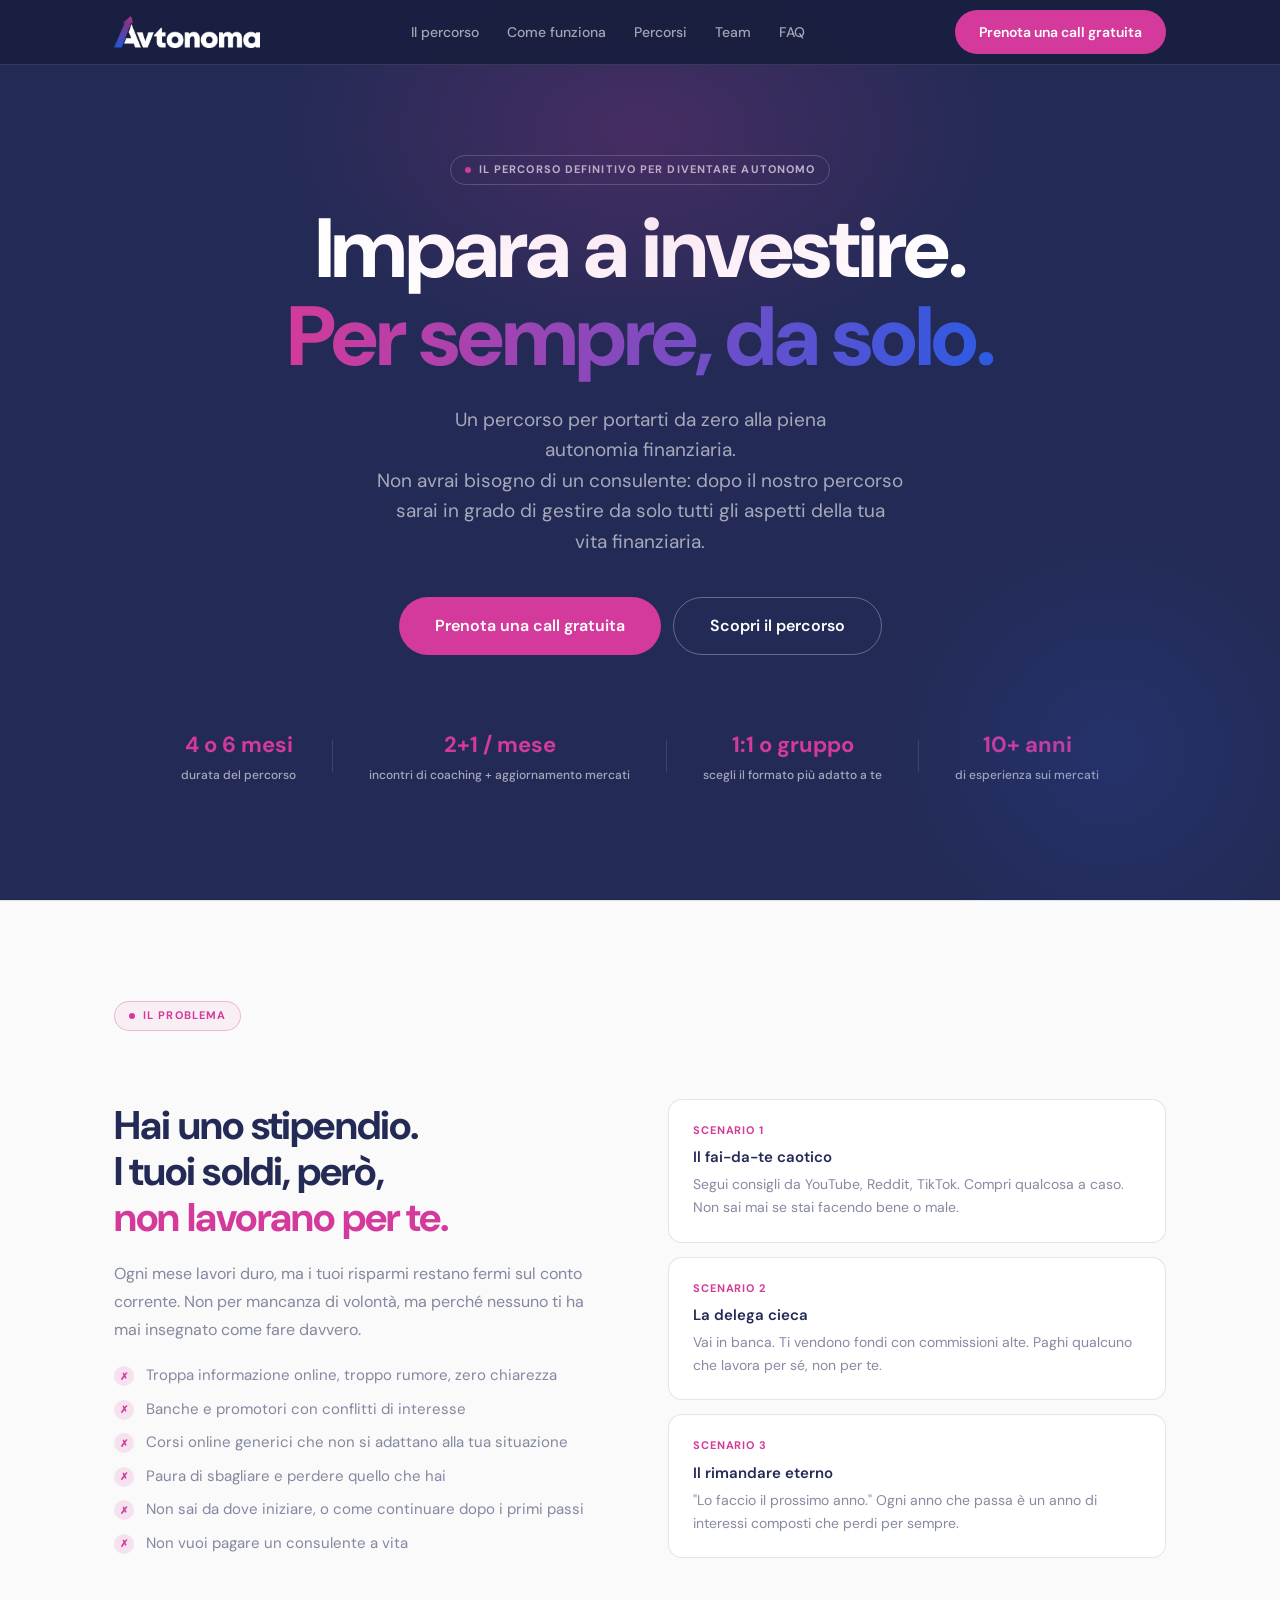
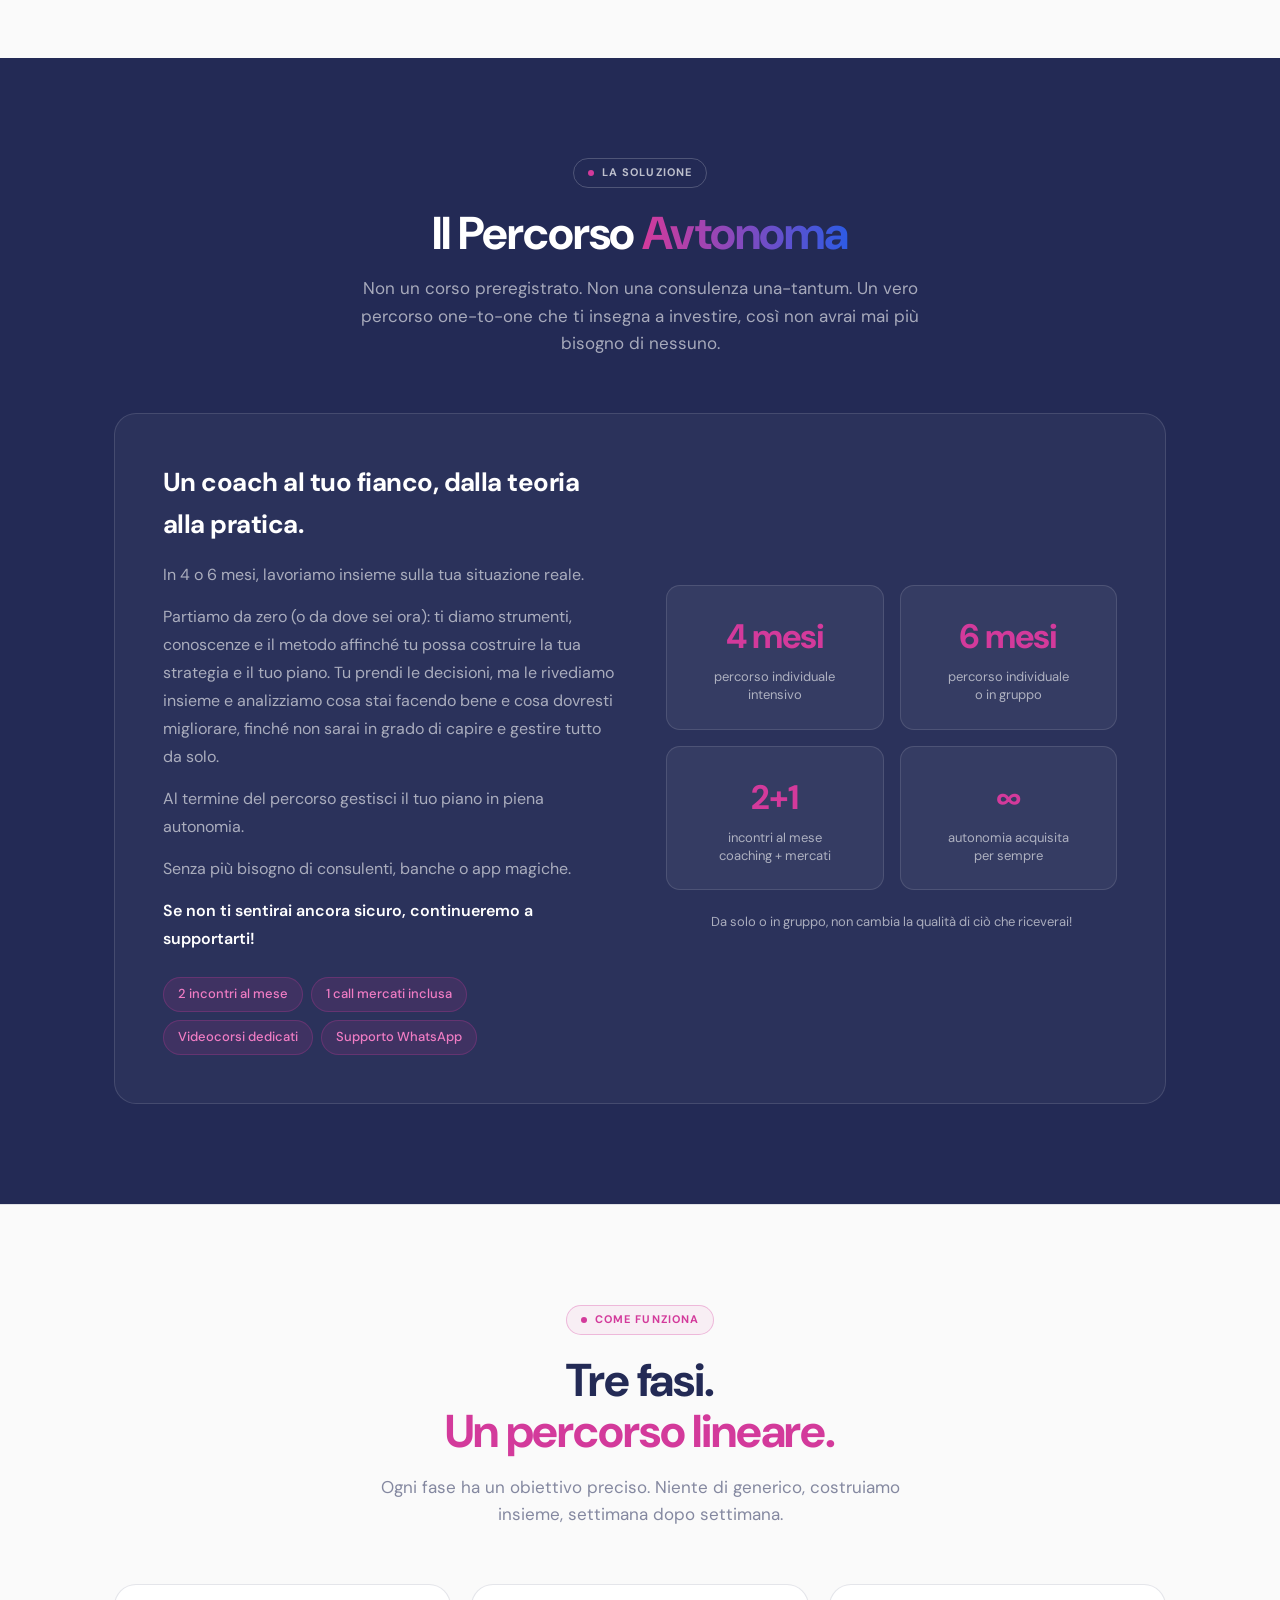
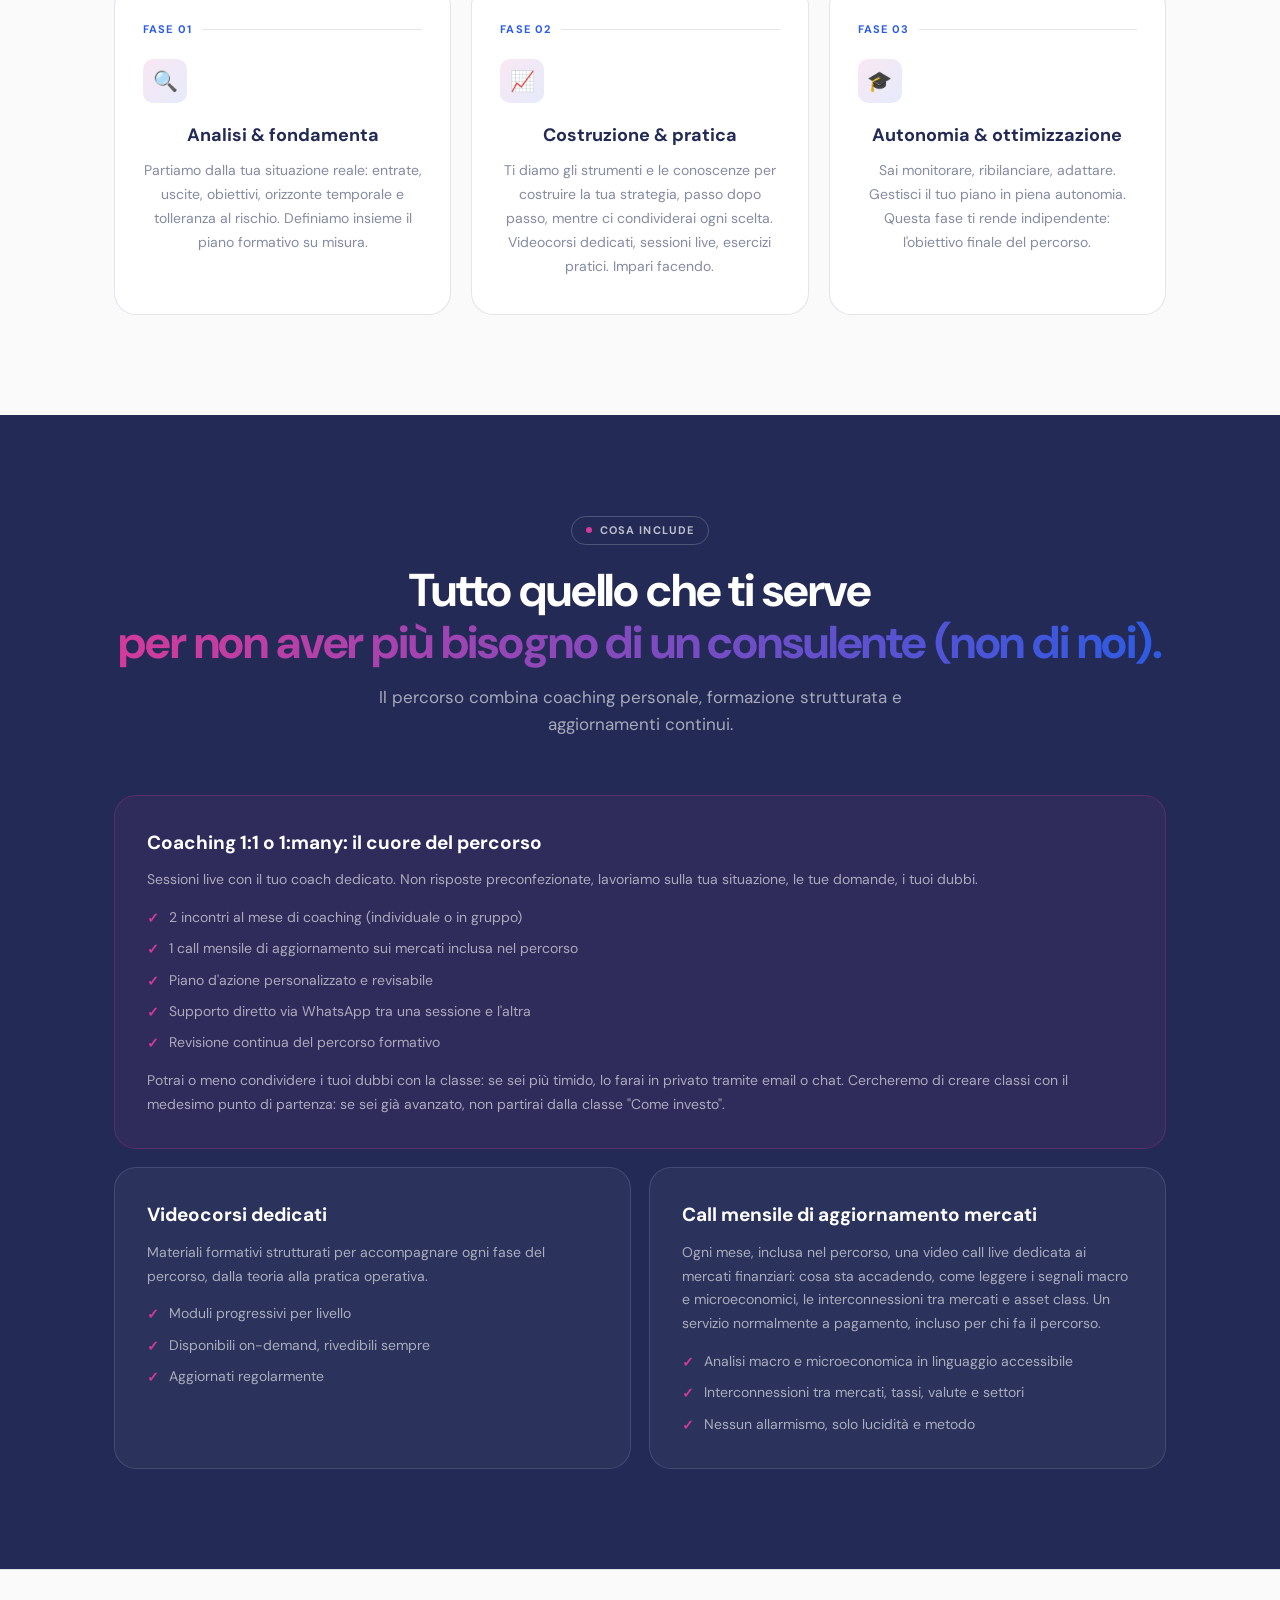
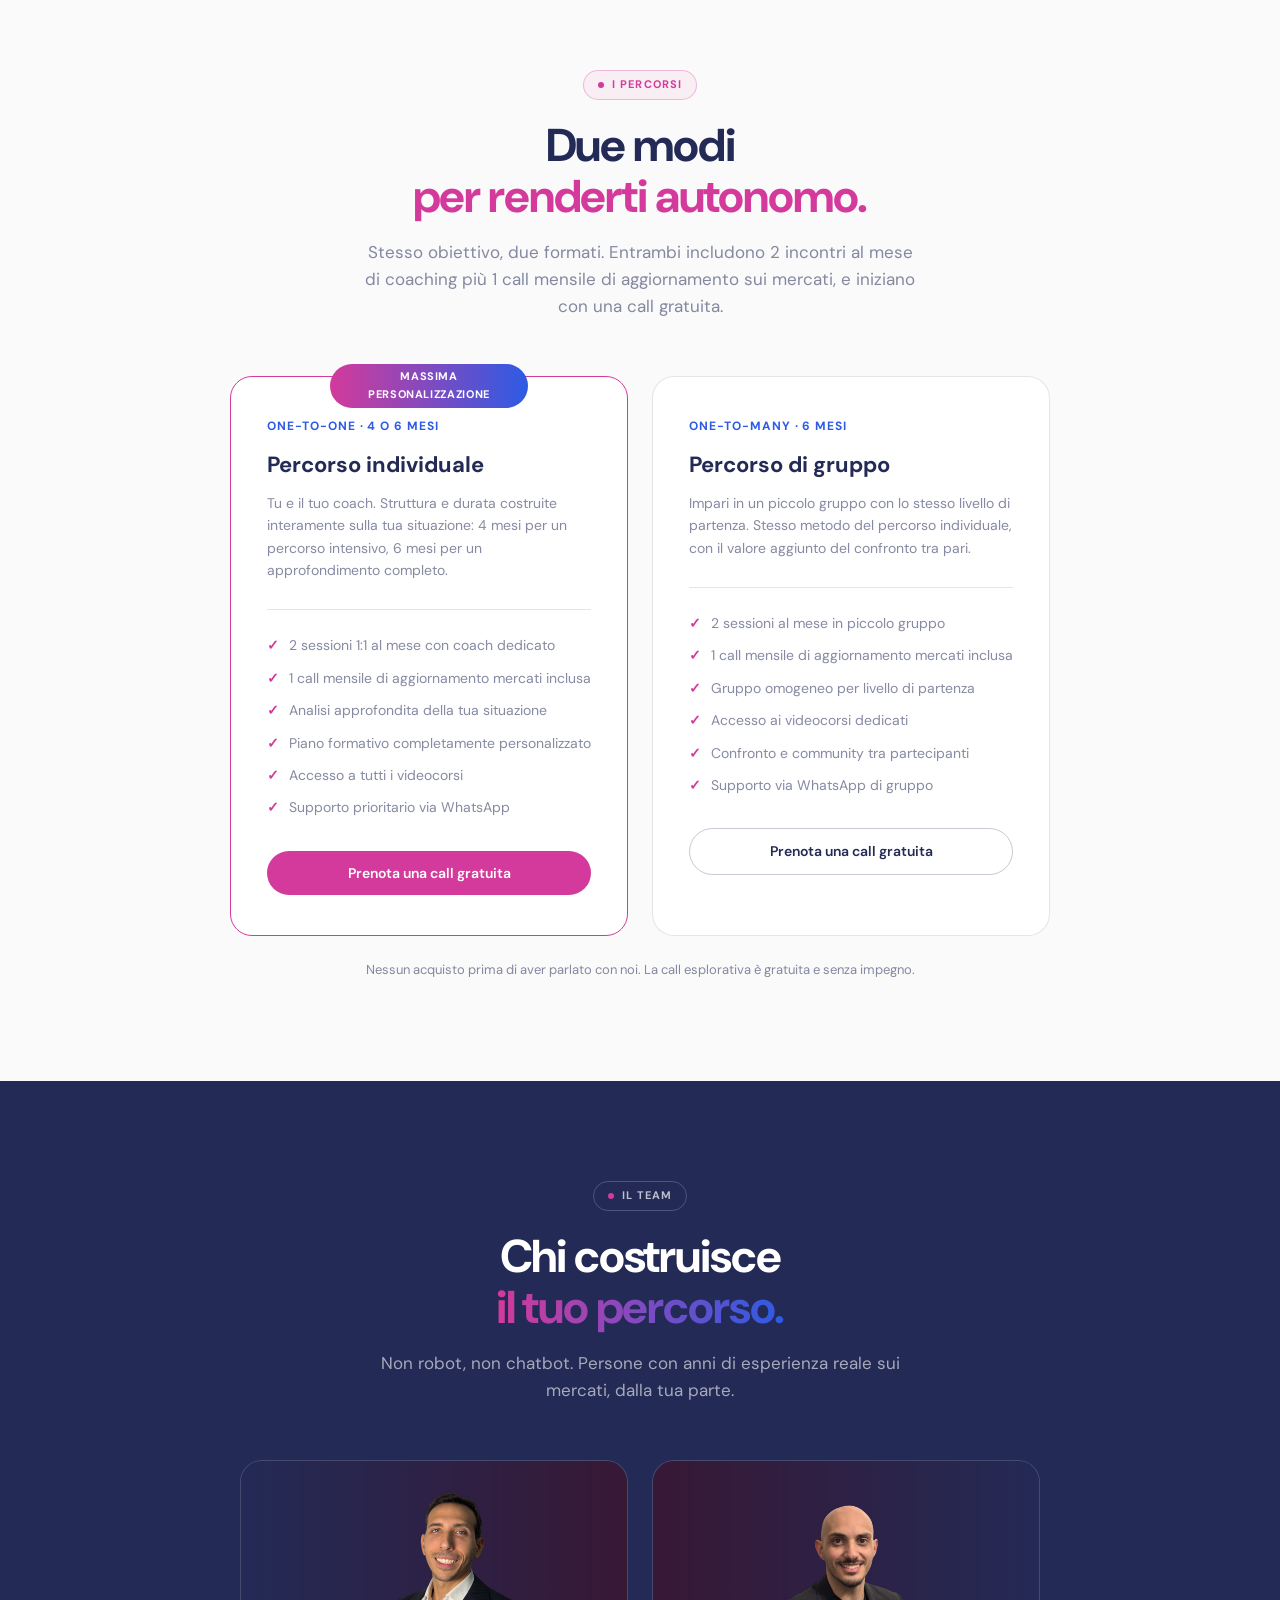
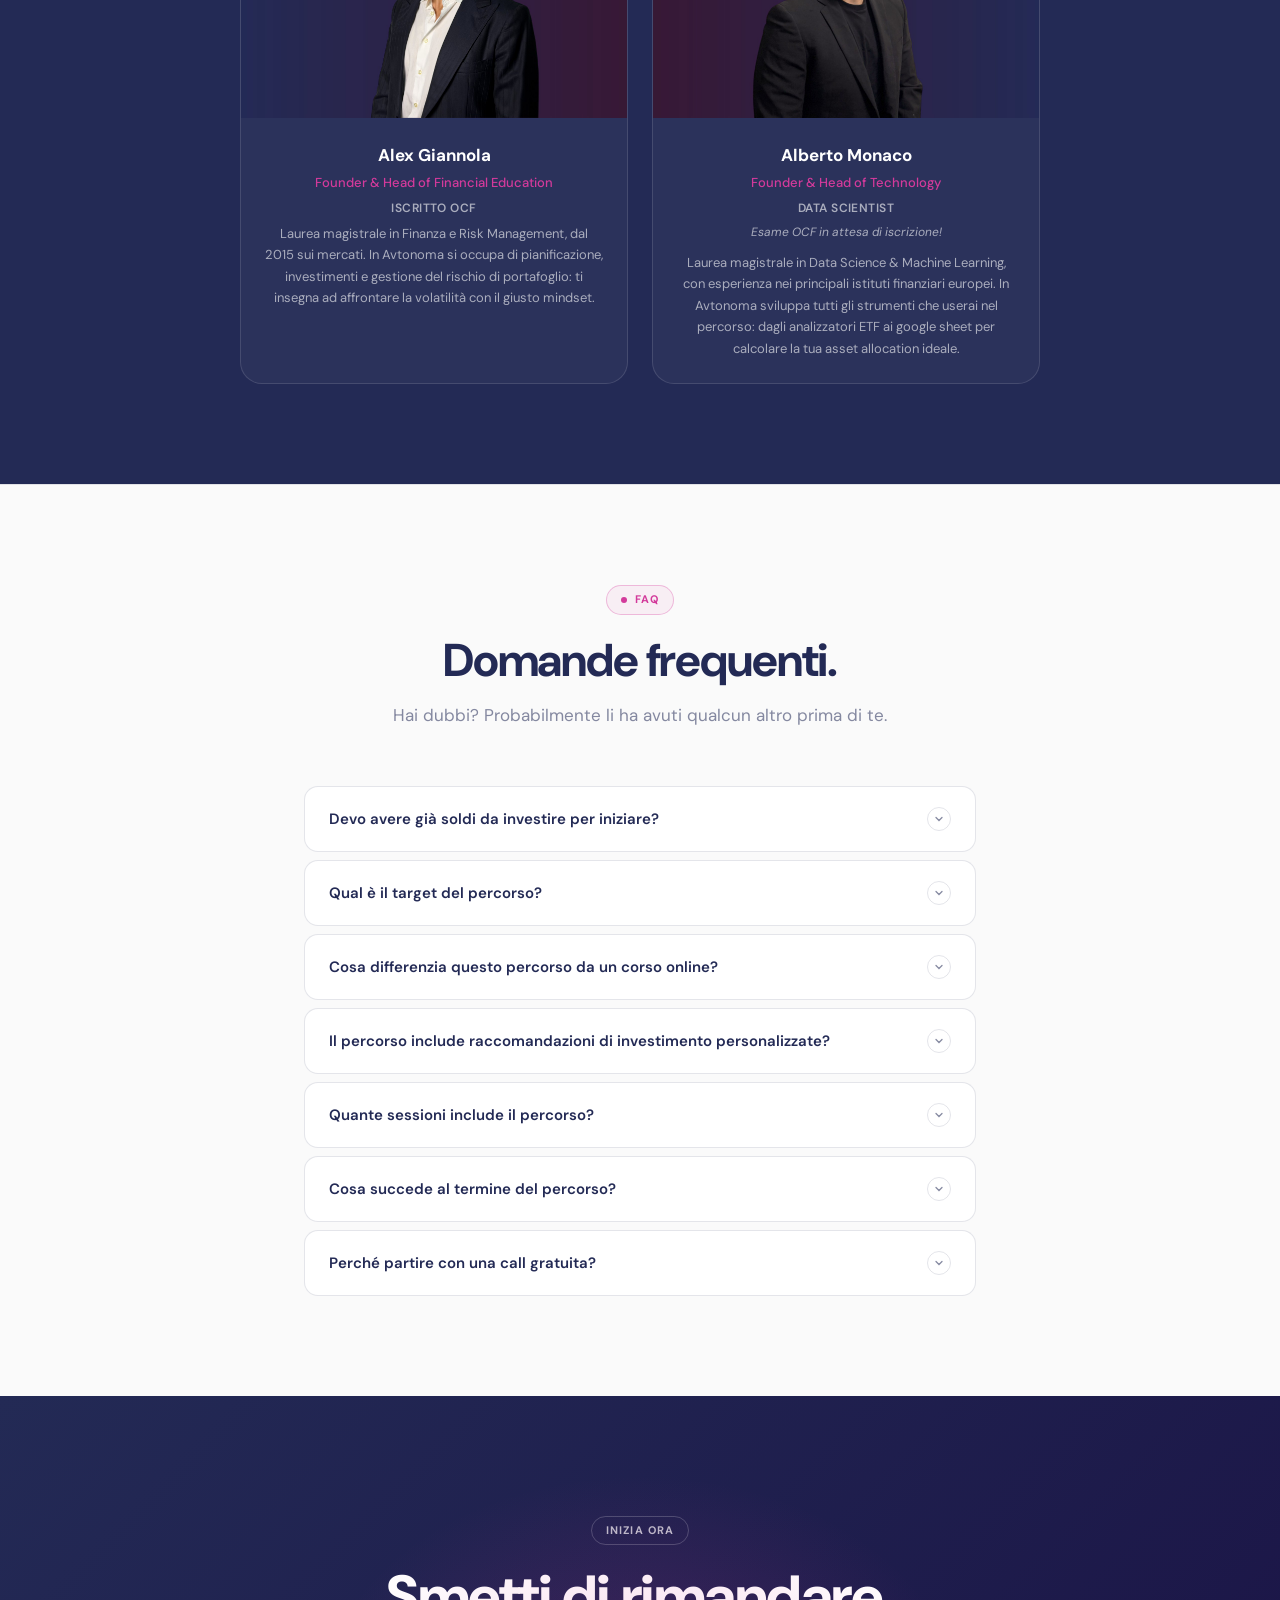
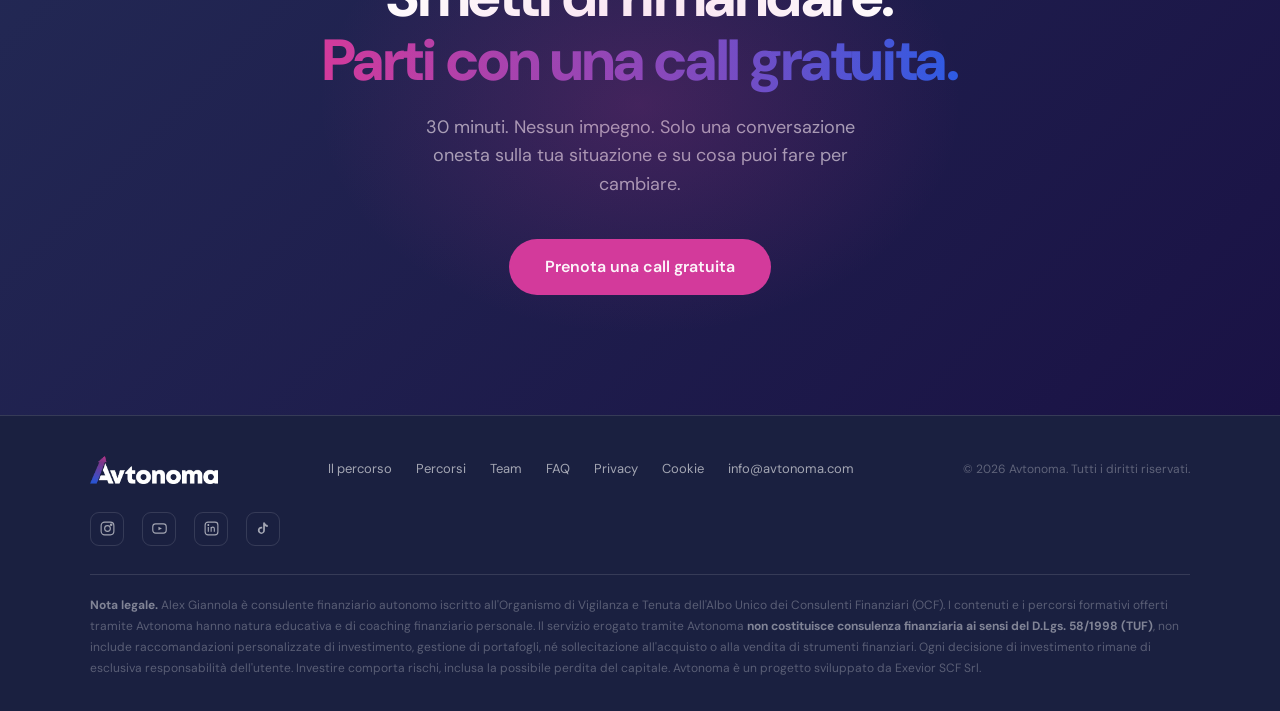
==== index.html @ 7cca0cf6 "Add files via upload" ====
<!DOCTYPE html>
<html lang="it">
<head>
  <meta charset="UTF-8" />
  <meta name="viewport" content="width=device-width, initial-scale=1.0" />
  <title>Avtonoma | Impara a investire in autonomia</title>
  <link rel="icon" type="image/png" href="images/logo/favicon.png" />
  <link rel="preconnect" href="https://fonts.googleapis.com" />
  <link rel="preconnect" href="https://fonts.gstatic.com" crossorigin />
  <link href="https://fonts.googleapis.com/css2?family=DM+Sans:ital,opsz,wght@0,9..40,300;0,9..40,400;0,9..40,500;0,9..40,600;0,9..40,700;0,9..40,800;1,9..40,400&display=swap" rel="stylesheet" />
  <link rel="stylesheet" href="css/styles.css" />
</head>
<body>

<!-- NAV -->
<nav>
  <div class="nav-inner">
    <a href="#" class="logo">
      <img src="images/logo/logo-white.png" alt="Avtonoma" class="logo-img"
           onerror="this.style.display='none'; this.nextElementSibling.style.display='flex';">
      <span class="logo-text">avt<span class="logo-a">o</span>noma</span>
    </a>
    <ul class="nav-links" id="navLinks">
      <li><a href="#percorso">Il percorso</a></li>
      <li><a href="#come-funziona">Come funziona</a></li>
      <li><a href="#prezzi">Percorsi</a></li>
      <li><a href="#team">Team</a></li>
      <li><a href="#faq">FAQ</a></li>
    </ul>
    <a href="https://calendly.com/avtonoma-call/1a-consulenza-gratuita" target="_blank" rel="noopener noreferrer" class="btn btn-primary nav-cta">Prenota una call gratuita</a>
    <div class="hamburger" id="hamburger" onclick="toggleMenu()">
      <span></span><span></span><span></span>
    </div>
  </div>
</nav>

<!-- HERO -->
<section id="hero">
  <div class="hero-glow"></div>
  <div class="hero-glow2"></div>
  <span class="tag-dark">Il percorso definitivo per diventare Autonomo</span>
  <h1>Impara a investire.<br><em>Per sempre, da solo.</em></h1>
  <p>Un percorso per portarti da zero alla piena autonomia finanziaria.<br>Non avrai bisogno di un consulente: dopo il nostro percorso sarai in grado di gestire da solo tutti gli aspetti della tua vita finanziaria.</p>
  <div class="hero-ctas">
    <a href="https://calendly.com/avtonoma-call/1a-consulenza-gratuita" target="_blank" rel="noopener noreferrer" class="btn btn-primary btn-lg">Prenota una call gratuita</a>
    <a href="#percorso" class="btn btn-outline-white btn-lg">Scopri il percorso</a>
  </div>
  <div class="hero-trust">
    <div class="hero-trust-item">
      <strong>4 o 6 mesi</strong>
      <span>durata del percorso</span>
    </div>
    <div class="hero-trust-sep"></div>
    <div class="hero-trust-item">
      <strong>2+1 / mese</strong>
      <span>incontri di coaching + aggiornamento mercati</span>
    </div>
    <div class="hero-trust-sep"></div>
    <div class="hero-trust-item">
      <strong>1:1 o gruppo</strong>
      <span>scegli il formato più adatto a te</span>
    </div>
    <div class="hero-trust-sep"></div>
    <div class="hero-trust-item">
      <strong>10+ anni</strong>
      <span>di esperienza sui mercati</span>
    </div>
  </div>
</section>

<!-- PROBLEM -->
<section id="problema">
  <div class="container">
    <span class="tag-light">Il problema</span>
    <div class="problem-grid">
      <div class="problem-text">
        <h2>Hai uno stipendio.<br>I tuoi soldi, però,<br><em>non lavorano per te.</em></h2>
        <p>Ogni mese lavori duro, ma i tuoi risparmi restano fermi sul conto corrente. Non per mancanza di volontà, ma perché nessuno ti ha mai insegnato come fare davvero.</p>
        <ul class="pain-list">
          <li><span class="pain-icon"></span>Troppa informazione online, troppo rumore, zero chiarezza</li>
          <li><span class="pain-icon"></span>Banche e promotori con conflitti di interesse</li>
          <li><span class="pain-icon"></span>Corsi online generici che non si adattano alla tua situazione</li>
          <li><span class="pain-icon"></span>Paura di sbagliare e perdere quello che hai</li>
          <li><span class="pain-icon"></span>Non sai da dove iniziare, o come continuare dopo i primi passi</li>
          <li><span class="pain-icon"></span>Non vuoi pagare un consulente a vita</li>
        </ul>
      </div>
      <div class="problem-cards">
        <div class="problem-card">
          <div class="problem-card-num">Scenario 1</div>
          <strong>Il fai-da-te caotico</strong>
          <p>Segui consigli da YouTube, Reddit, TikTok. Compri qualcosa a caso. Non sai mai se stai facendo bene o male.</p>
        </div>
        <div class="problem-card">
          <div class="problem-card-num">Scenario 2</div>
          <strong>La delega cieca</strong>
          <p>Vai in banca. Ti vendono fondi con commissioni alte. Paghi qualcuno che lavora per sé, non per te.</p>
        </div>
        <div class="problem-card">
          <div class="problem-card-num">Scenario 3</div>
          <strong>Il rimandare eterno</strong>
          <p>"Lo faccio il prossimo anno." Ogni anno che passa è un anno di interessi composti che perdi per sempre.</p>
        </div>
      </div>
    </div>
  </div>
</section>

<!-- PROGRAM INTRO -->
<section id="percorso">
  <div class="container section-center">
    <span class="tag-dark">La soluzione</span>
    <h2 class="section-heading-dark">Il Percorso <em>Avtonoma</em></h2>
    <p class="section-sub-dark">Non un corso preregistrato. Non una consulenza una-tantum. Un vero percorso one-to-one che ti insegna a investire, così non avrai mai più bisogno di nessuno.</p>

    <div class="program-overview">
      <div class="program-overview-text">
        <h3>Un coach al tuo fianco, dalla teoria alla pratica.</h3>
        <p>In 4 o 6 mesi, lavoriamo insieme sulla tua situazione reale.</p>
        <p>Partiamo da zero (o da dove sei ora): ti diamo strumenti, conoscenze e il metodo affinché tu possa costruire la tua strategia e il tuo piano. Tu prendi le decisioni, ma le rivediamo insieme e analizziamo cosa stai facendo bene e cosa dovresti migliorare, finché non sarai in grado di capire e gestire tutto da solo.</p>
        <p>Al termine del percorso gestisci il tuo piano in piena autonomia.</p>
        <p>Senza più bisogno di consulenti, banche o app magiche.</p>
        <p class="program-reassurance">Se non ti sentirai ancora sicuro, continueremo a supportarti!</p>
        <div class="program-pills">
          <span class="pill">2 incontri al mese</span>
          <span class="pill">1 call mercati inclusa</span>
          <span class="pill">Videocorsi dedicati</span>
          <span class="pill">Supporto WhatsApp</span>
        </div>
      </div>
      <div class="program-stats">
        <div class="stat-box">
          <div class="num">4 mesi</div>
          <div class="label">percorso individuale<br>intensivo</div>
        </div>
        <div class="stat-box">
          <div class="num">6 mesi</div>
          <div class="label">percorso individuale<br>o in gruppo</div>
        </div>
        <div class="stat-box">
          <div class="num">2+1</div>
          <div class="label">incontri al mese<br>coaching + mercati</div>
        </div>
        <div class="stat-box">
          <div class="num">∞</div>
          <div class="label">autonomia acquisita<br>per sempre</div>
        </div>
        <p class="program-format-note">Da solo o in gruppo, non cambia la qualità di ciò che riceverai!</p>
      </div>
    </div>
  </div>
</section>

<!-- HOW IT WORKS -->
<section id="come-funziona">
  <div class="container section-center">
    <span class="tag-light">Come funziona</span>
    <h2 class="section-heading-light">Tre fasi.<br><em>Un percorso lineare.</em></h2>
    <p class="section-sub-light">Ogni fase ha un obiettivo preciso. Niente di generico, costruiamo insieme, settimana dopo settimana.</p>
    <div class="steps">
      <div class="step">
        <div class="step-num">Fase 01</div>
        <div class="step-icon">🔍</div>
        <h3>Analisi & fondamenta</h3>
        <p>Partiamo dalla tua situazione reale: entrate, uscite, obiettivi, orizzonte temporale e tolleranza al rischio. Definiamo insieme il piano formativo su misura.</p>
      </div>
      <div class="step">
        <div class="step-num">Fase 02</div>
        <div class="step-icon">📈</div>
        <h3>Costruzione & pratica</h3>
        <p>Ti diamo gli strumenti e le conoscenze per costruire la tua strategia, passo dopo passo, mentre ci condividerai ogni scelta. Videocorsi dedicati, sessioni live, esercizi pratici. Impari facendo.</p>
      </div>
      <div class="step">
        <div class="step-num">Fase 03</div>
        <div class="step-icon">🎓</div>
        <h3>Autonomia & ottimizzazione</h3>
        <p>Sai monitorare, ribilanciare, adattare. Gestisci il tuo piano in piena autonomia. Questa fase ti rende indipendente: l'obiettivo finale del percorso.</p>
      </div>
    </div>
  </div>
</section>

<!-- WHAT'S INCLUDED -->
<section id="include">
  <div class="container section-center">
    <span class="tag-dark">Cosa include</span>
    <h2 class="section-heading-dark">Tutto quello che ti serve<br><em>per non aver più bisogno di un consulente (non di noi).</em></h2>
    <p class="section-sub-dark">Il percorso combina coaching personale, formazione strutturata e aggiornamenti continui.</p>
    <div class="includes-grid">
      <div class="include-card featured">
        <h3>Coaching 1:1 o 1:many: il cuore del percorso</h3>
        <p>Sessioni live con il tuo coach dedicato. Non risposte preconfezionate, lavoriamo sulla tua situazione, le tue domande, i tuoi dubbi.</p>
        <ul class="include-list">
          <li>2 incontri al mese di coaching (individuale o in gruppo)</li>
          <li>1 call mensile di aggiornamento sui mercati inclusa nel percorso</li>
          <li>Piano d'azione personalizzato e revisabile</li>
          <li>Supporto diretto via WhatsApp tra una sessione e l'altra</li>
          <li>Revisione continua del percorso formativo</li>
        </ul>
        <p class="include-note">Potrai o meno condividere i tuoi dubbi con la classe: se sei più timido, lo farai in privato tramite email o chat. Cercheremo di creare classi con il medesimo punto di partenza: se sei già avanzato, non partirai dalla classe "Come investo".</p>
      </div>
      <div class="include-card">
        <h3>Videocorsi dedicati</h3>
        <p>Materiali formativi strutturati per accompagnare ogni fase del percorso, dalla teoria alla pratica operativa.</p>
        <ul class="include-list">
          <li>Moduli progressivi per livello</li>
          <li>Disponibili on-demand, rivedibili sempre</li>
          <li>Aggiornati regolarmente</li>
        </ul>
      </div>
      <div class="include-card">
        <h3>Call mensile di aggiornamento mercati</h3>
        <p>Ogni mese, inclusa nel percorso, una video call live dedicata ai mercati finanziari: cosa sta accadendo, come leggere i segnali macro e microeconomici, le interconnessioni tra mercati e asset class. Un servizio normalmente a pagamento, incluso per chi fa il percorso.</p>
        <ul class="include-list">
          <li>Analisi macro e microeconomica in linguaggio accessibile</li>
          <li>Interconnessioni tra mercati, tassi, valute e settori</li>
          <li>Nessun allarmismo, solo lucidità e metodo</li>
        </ul>
      </div>
    </div>
  </div>
</section>

<!-- DURATA / PERCORSO -->
<section id="prezzi">
  <div class="container section-center">
    <span class="tag-light">I percorsi</span>
    <h2 class="section-heading-light">Due modi<br><em>per renderti autonomo.</em></h2>
    <p class="section-sub-light">Stesso obiettivo, due formati. Entrambi includono 2 incontri al mese di coaching più 1 call mensile di aggiornamento sui mercati, e iniziano con una call gratuita.</p>
    <div class="pricing-grid">
      <div class="pricing-card highlighted">
        <div class="pricing-badge">Massima personalizzazione</div>
        <div class="pricing-duration">One-to-One · 4 o 6 mesi</div>
        <h3>Percorso individuale</h3>
        <p>Tu e il tuo coach. Struttura e durata costruite interamente sulla tua situazione: 4 mesi per un percorso intensivo, 6 mesi per un approfondimento completo.</p>
        <div class="pricing-divider"></div>
        <ul class="pricing-features">
          <li>2 sessioni 1:1 al mese con coach dedicato</li>
          <li>1 call mensile di aggiornamento mercati inclusa</li>
          <li>Analisi approfondita della tua situazione</li>
          <li>Piano formativo completamente personalizzato</li>
          <li>Accesso a tutti i videocorsi</li>
          <li>Supporto prioritario via WhatsApp</li>
        </ul>
        <a href="https://calendly.com/avtonoma-call/1a-consulenza-gratuita" target="_blank" rel="noopener noreferrer" class="btn btn-primary" style="width:100%;justify-content:center;">Prenota una call gratuita</a>
      </div>
      <div class="pricing-card">
        <div class="pricing-duration">One-to-Many · 6 mesi</div>
        <h3>Percorso di gruppo</h3>
        <p>Impari in un piccolo gruppo con lo stesso livello di partenza. Stesso metodo del percorso individuale, con il valore aggiunto del confronto tra pari.</p>
        <div class="pricing-divider"></div>
        <ul class="pricing-features">
          <li>2 sessioni al mese in piccolo gruppo</li>
          <li>1 call mensile di aggiornamento mercati inclusa</li>
          <li>Gruppo omogeneo per livello di partenza</li>
          <li>Accesso ai videocorsi dedicati</li>
          <li>Confronto e community tra partecipanti</li>
          <li>Supporto via WhatsApp di gruppo</li>
        </ul>
        <a href="https://calendly.com/avtonoma-call/1a-consulenza-gratuita" target="_blank" rel="noopener noreferrer" class="btn btn-outline-navy" style="width:100%;justify-content:center;">Prenota una call gratuita</a>
      </div>
    </div>
    <p class="pricing-note">Nessun acquisto prima di aver parlato con noi. La call esplorativa è gratuita e senza impegno.</p>
  </div>
</section>

<!-- TEAM -->
<section id="team">
  <div class="container section-center">
    <span class="tag-dark">Il team</span>
    <h2 class="section-heading-dark">Chi costruisce<br><em>il tuo percorso.</em></h2>
    <p class="section-sub-dark">Non robot, non chatbot. Persone con anni di esperienza reale sui mercati, dalla tua parte.</p>
    <div class="team-grid">
      <div class="team-card">
        <div class="team-photo">
          <img src="images/team/alex-giannola.jpg" alt="Alex Giannola" class="team-photo-img"
               onerror="this.style.display='none'; this.nextElementSibling.style.display='flex';">
          <div class="team-photo-placeholder" style="display:none;"><span>[ foto Alex Giannola ]</span></div>
        </div>
        <div class="team-info">
          <div class="team-name">Alex Giannola</div>
          <div class="team-role">Founder & Head of Financial Education</div>
          <div class="team-title">Iscritto OCF</div>
          <div class="team-bio">
            <p>Laurea magistrale in Finanza e Risk Management, dal 2015 sui mercati. In Avtonoma si occupa di pianificazione, investimenti e gestione del rischio di portafoglio: ti insegna ad affrontare la volatilità con il giusto mindset.</p>
          </div>
        </div>
      </div>
      <div class="team-card">
        <div class="team-photo">
          <img src="images/team/alberto-monaco.jpg" alt="Alberto Monaco" class="team-photo-img"
               onerror="this.style.display='none'; this.nextElementSibling.style.display='flex';">
          <div class="team-photo-placeholder" style="display:none;"><span>[ foto Alberto Monaco ]</span></div>
        </div>
        <div class="team-info">
          <div class="team-name">Alberto Monaco</div>
          <div class="team-role">Founder & Head of Technology</div>
          <div class="team-title">Data Scientist</div>
          <div class="team-credential">Esame OCF in attesa di iscrizione!</div>
          <div class="team-bio">
            <p>Laurea magistrale in Data Science & Machine Learning, con esperienza nei principali istituti finanziari europei. In Avtonoma sviluppa tutti gli strumenti che userai nel percorso: dagli analizzatori ETF ai google sheet per calcolare la tua asset allocation ideale.</p>
          </div>
        </div>
      </div>
    </div>
  </div>
</section>

<!-- FAQ -->
<section id="faq">
  <div class="container-sm section-center">
    <span class="tag-light">FAQ</span>
    <h2 class="section-heading-light">Domande frequenti.</h2>
    <p class="section-sub-light">Hai dubbi? Probabilmente li ha avuti qualcun altro prima di te.</p>
    <div class="faq-list" style="text-align:left;">
      <div class="faq-item">
        <div class="faq-q" onclick="toggleFaq(this)">
          Devo avere già soldi da investire per iniziare?
          <div class="faq-chevron"><svg viewBox="0 0 24 24" fill="none" stroke-width="2.5" stroke-linecap="round"><polyline points="6 9 12 15 18 9"/></svg></div>
        </div>
        <div class="faq-a"><div class="faq-a-inner">No. Il percorso è aperto a tutti, indipendentemente dal patrimonio. Quello che conta è avere la volontà di imparare e un minimo di risparmio mensile su cui iniziare a lavorare.</div></div>
      </div>
      <div class="faq-item">
        <div class="faq-q" onclick="toggleFaq(this)">
          Qual è il target del percorso?
          <div class="faq-chevron"><svg viewBox="0 0 24 24" fill="none" stroke-width="2.5" stroke-linecap="round"><polyline points="6 9 12 15 18 9"/></svg></div>
        </div>
        <div class="faq-a"><div class="faq-a-inner">Il percorso è pensato principalmente per giovani lavoratori (25-40 anni) che hanno iniziato a guadagnare ma non hanno ancora una strategia finanziaria chiara. Non è necessaria nessuna conoscenza di base.</div></div>
      </div>
      <div class="faq-item">
        <div class="faq-q" onclick="toggleFaq(this)">
          Cosa differenzia questo percorso da un corso online?
          <div class="faq-chevron"><svg viewBox="0 0 24 24" fill="none" stroke-width="2.5" stroke-linecap="round"><polyline points="6 9 12 15 18 9"/></svg></div>
        </div>
        <div class="faq-a"><div class="faq-a-inner">Un corso online è generico, preregistrato e non si adatta a te. Avtonoma è un percorso 1:1 costruito sulla tua situazione reale. Il tuo coach lavora con te, non ti trasmette informazioni in modo unidirezionale.</div></div>
      </div>
      <div class="faq-item">
        <div class="faq-q" onclick="toggleFaq(this)">
          Il percorso include raccomandazioni di investimento personalizzate?
          <div class="faq-chevron"><svg viewBox="0 0 24 24" fill="none" stroke-width="2.5" stroke-linecap="round"><polyline points="6 9 12 15 18 9"/></svg></div>
        </div>
        <div class="faq-a"><div class="faq-a-inner">No. Il servizio erogato tramite Avtonoma ha natura educativa e di coaching finanziario personale. Non include raccomandazioni personalizzate di investimento, né gestione di portafogli ai sensi del TUF. Ti insegniamo a comprendere e decidere in autonomia.</div></div>
      </div>
      <div class="faq-item">
        <div class="faq-q" onclick="toggleFaq(this)">
          Quante sessioni include il percorso?
          <div class="faq-chevron"><svg viewBox="0 0 24 24" fill="none" stroke-width="2.5" stroke-linecap="round"><polyline points="6 9 12 15 18 9"/></svg></div>
        </div>
        <div class="faq-a"><div class="faq-a-inner">La struttura è la stessa per entrambi i percorsi: 2 incontri al mese di coaching più 1 call mensile di aggiornamento sui mercati, inclusa nel percorso. Nel percorso individuale la cadenza esatta e la durata (4 o 6 mesi) vengono definite durante la call gratuita in base alla tua situazione. Per il percorso di gruppo si valuterà il livello dei partecipanti al fine di creare classi omogenee.</div></div>
      </div>
      <div class="faq-item">
        <div class="faq-q" onclick="toggleFaq(this)">
          Cosa succede al termine del percorso?
          <div class="faq-chevron"><svg viewBox="0 0 24 24" fill="none" stroke-width="2.5" stroke-linecap="round"><polyline points="6 9 12 15 18 9"/></svg></div>
        </div>
        <div class="faq-a"><div class="faq-a-inner">Investi in autonomia. Questo è l'obiettivo. Non vogliamo che tu dipenda da noi per sempre: vogliamo che tu sappia cosa fare, quando farlo e perché. Al termine mantieni accesso ai materiali e puoi acquistare sessioni singole per approfondire qualsiasi aspetto che vuoi rivedere. Puoi anche continuare a partecipare alla call mensile di aggiornamento sui mercati (live) e ricevere l'aggiornamento settimanale via mail, a un prezzo vantaggioso riservato a chi ha già completato il percorso.</div></div>
      </div>
      <div class="faq-item">
        <div class="faq-q" onclick="toggleFaq(this)">
          Perché partire con una call gratuita?
          <div class="faq-chevron"><svg viewBox="0 0 24 24" fill="none" stroke-width="2.5" stroke-linecap="round"><polyline points="6 9 12 15 18 9"/></svg></div>
        </div>
        <div class="faq-a"><div class="faq-a-inner">Perché ogni situazione è diversa e vogliamo capire la tua prima di proporti qualsiasi cosa. La call dura circa 30 minuti: nessuna vendita forzata, solo un confronto onesto su dove sei e dove vuoi arrivare. Inoltre, se sei interessato al percorso di classe, la call serve anche a valutare il tuo livello e a bloccarti il posto: il percorso di classe parte solo quando si raggiungono 5 nuovi iscritti.</div></div>
      </div>
    </div>
  </div>
</section>

<!-- CTA FINALE -->
<section id="cta-finale">
  <div class="cta-glow"></div>
  <div class="container-sm">
    <span class="tag-dark" style="margin-left:auto;margin-right:auto;display:table;">Inizia ora</span>
    <h2>Smetti di rimandare.<br><em>Parti con una call gratuita.</em></h2>
    <p>30 minuti. Nessun impegno. Solo una conversazione onesta sulla tua situazione e su cosa puoi fare per cambiare.</p>
    <a href="https://calendly.com/avtonoma-call/1a-consulenza-gratuita" target="_blank" rel="noopener noreferrer" class="btn btn-primary btn-lg">Prenota una call gratuita</a>
  </div>
</section>

<!-- FOOTER -->
<footer>
  <div class="footer-inner">
    <a href="#" class="footer-logo">
      <img src="images/logo/logo-white.png" alt="Avtonoma" style="height:28px;width:auto;display:block;"
           onerror="this.style.display='none'; this.nextElementSibling.style.display='inline-flex';">
      <span class="logo-text">avt<span class="logo-a">o</span>noma</span>
    </a>
    <div class="footer-links">
      <a href="#percorso">Il percorso</a>
      <a href="#prezzi">Percorsi</a>
      <a href="#team">Team</a>
      <a href="#faq">FAQ</a>
      <a href="privacy/">Privacy</a>
      <a href="cookie/">Cookie</a>
      <a href="mailto:info@avtonoma.com">info@avtonoma.com</a>
    </div>
    <span class="footer-copy">© 2026 Avtonoma. Tutti i diritti riservati.</span>
  </div>
  <div class="footer-socials">
    <a href="https://www.instagram.com/avtonoma_" target="_blank" rel="noopener noreferrer" aria-label="Instagram">
      <svg viewBox="0 0 24 24" fill="none" stroke="currentColor" stroke-width="1.6"><rect x="3" y="3" width="18" height="18" rx="5"/><circle cx="12" cy="12" r="4"/><circle cx="17.2" cy="6.8" r="1"/></svg>
    </a>
    <a href="https://www.youtube.com/channel/UCYz9Cvj0frNp8ITGZ0GAOMg" target="_blank" rel="noopener noreferrer" aria-label="YouTube">
      <svg viewBox="0 0 24 24" fill="none" stroke="currentColor" stroke-width="1.6"><rect x="2.5" y="5.5" width="19" height="13" rx="4"/><path d="M10.5 9.5l5 2.5-5 2.5z" fill="currentColor" stroke="none"/></svg>
    </a>
    <a href="https://www.linkedin.com/company/avtonomainvest/" target="_blank" rel="noopener noreferrer" aria-label="LinkedIn">
      <svg viewBox="0 0 24 24" fill="none" stroke="currentColor" stroke-width="1.6"><rect x="3" y="3" width="18" height="18" rx="4"/><line x1="7.5" y1="10" x2="7.5" y2="16.5"/><circle cx="7.5" cy="7" r="0.6" fill="currentColor"/><path d="M11.5 16.5V10M11.5 12.3c0-1.3 1-2.3 2.3-2.3s2.2 1 2.2 2.3v4.2"/></svg>
    </a>
    <a href="https://www.tiktok.com/@avtonoma" target="_blank" rel="noopener noreferrer" aria-label="TikTok">
      <svg viewBox="0 0 24 24" fill="none" stroke="currentColor" stroke-width="1.6"><path d="M14 3.5c.5 2 2 3.4 4 3.7v2.6c-1.5 0-2.9-.4-4-1.2v6c0 2.8-2.2 5-5 5s-5-2.2-5-5 2.2-5 5-5c.4 0 .8 0 1.2.1v2.7c-.4-.2-.8-.3-1.2-.3-1.4 0-2.5 1.1-2.5 2.5S7.6 17.6 9 17.6s2.5-1.1 2.5-2.5V3.5z" fill="currentColor" stroke="none"/></svg>
    </a>
  </div>
  <div class="footer-disclaimer">
    <strong>Nota legale.</strong> Alex Giannola è consulente finanziario autonomo iscritto all'Organismo di Vigilanza e Tenuta dell'Albo Unico dei Consulenti Finanziari (OCF). I contenuti e i percorsi formativi offerti tramite Avtonoma hanno natura educativa e di coaching finanziario personale. Il servizio erogato tramite Avtonoma <strong>non costituisce consulenza finanziaria ai sensi del D.Lgs. 58/1998 (TUF)</strong>, non include raccomandazioni personalizzate di investimento, gestione di portafogli, né sollecitazione all'acquisto o alla vendita di strumenti finanziari. Ogni decisione di investimento rimane di esclusiva responsabilità dell'utente. Investire comporta rischi, inclusa la possibile perdita del capitale. Avtonoma è un progetto sviluppato da Exevior SCF Srl.
  </div>
</footer>

<script src="js/main.js"></script>
</body>
</html>
---- css/styles.css ----
*, *::before, *::after { box-sizing: border-box; margin: 0; padding: 0; }

:root {
  --navy:   #232a55;
  --magenta:#d33a9b;
  --violet: #2d5be4;
  --white:  #ffffff;
  --offwhite: #fafafa;
  --navy-dark: #1a2040;
  --navy-light: #2e3666;
  --navy-border: rgba(255,255,255,0.12);
  --light-border: rgba(35,42,85,0.12);
  --muted-dark: rgba(255,255,255,0.6);
  --muted-light: rgba(35,42,85,0.55);
  --radius: 14px;
  --radius-lg: 22px;
}

html { scroll-behavior: smooth; }

body {
  font-family: 'DM Sans', sans-serif;
  background: var(--offwhite);
  color: var(--navy);
  line-height: 1.6;
  overflow-x: hidden;
}

h1, h2, h3 { font-family: 'DM Sans', sans-serif; }

/* ─── NAV ─── */
nav {
  position: fixed; top: 0; left: 0; right: 0; z-index: 100;
  background: rgba(26, 32, 64, 0.96);
  backdrop-filter: blur(16px);
  border-bottom: 1px solid var(--navy-border);
}
.nav-inner {
  max-width: 1100px; margin: 0 auto; padding: 0 24px;
  display: flex; align-items: center; justify-content: space-between;
  height: 64px;
}
.logo {
  display: flex; align-items: center; gap: 2px;
  font-family: 'DM Sans', sans-serif;
  font-size: 20px; font-weight: 800;
  text-decoration: none; color: #fff;
}
.logo-img { height: 32px; width: auto; display: block; }
.logo-text { display: none; align-items: center; }
.logo-a {
  background: linear-gradient(135deg, #d33a9b, #2d5be4);
  -webkit-background-clip: text; -webkit-text-fill-color: transparent;
}
.nav-links { display: flex; align-items: center; gap: 28px; list-style: none; }
.nav-links a {
  font-size: 14px; font-weight: 500; color: var(--muted-dark);
  text-decoration: none; transition: color 0.2s;
}
.nav-links a:hover { color: #fff; }

.btn {
  display: inline-flex; align-items: center; justify-content: center; gap: 8px;
  padding: 11px 24px; border-radius: 100px;
  font-family: 'DM Sans', sans-serif; font-size: 14px; font-weight: 600;
  cursor: pointer; text-decoration: none; border: none; transition: all 0.2s;
}
.btn-primary { background: #d33a9b; color: #fff; }
.btn-primary:hover { background: #bc328a; transform: translateY(-1px); box-shadow: 0 8px 24px rgba(211,58,155,0.4); }
.btn-outline-white { background: transparent; color: #fff; border: 1.5px solid rgba(255,255,255,0.3); }
.btn-outline-white:hover { border-color: #fff; background: rgba(255,255,255,0.08); }
.btn-outline-navy { background: transparent; color: var(--navy); border: 1.5px solid rgba(35,42,85,0.25); }
.btn-outline-navy:hover { border-color: var(--navy); background: rgba(35,42,85,0.05); }
.btn-lg { padding: 15px 36px; font-size: 16px; }

.hamburger { display: none; flex-direction: column; gap: 5px; cursor: pointer; padding: 4px; }
.hamburger span { display: block; width: 22px; height: 2px; background: #fff; border-radius: 2px; }

/* ─── UTILS ─── */
.container { max-width: 1100px; margin: 0 auto; padding: 0 24px; }
.container-sm { max-width: 720px; margin: 0 auto; padding: 0 24px; }

.tag-dark {
  display: inline-flex; align-items: center; gap: 8px;
  font-family: 'DM Sans', sans-serif; font-size: 11px; font-weight: 700;
  letter-spacing: 0.1em; text-transform: uppercase;
  color: rgba(255,255,255,0.7);
  border: 1px solid rgba(255,255,255,0.2);
  padding: 5px 14px; border-radius: 100px;
  margin-bottom: 20px;
}
.tag-dark::before { content: ''; width: 6px; height: 6px; border-radius: 50%; background: #d33a9b; }

.tag-light {
  display: inline-flex; align-items: center; gap: 8px;
  font-family: 'DM Sans', sans-serif; font-size: 11px; font-weight: 700;
  letter-spacing: 0.1em; text-transform: uppercase;
  color: #d33a9b;
  border: 1px solid rgba(211,58,155,0.3);
  background: rgba(211,58,155,0.06);
  padding: 5px 14px; border-radius: 100px;
  margin-bottom: 20px;
}
.tag-light::before { content: ''; width: 6px; height: 6px; border-radius: 50%; background: #d33a9b; }

.section-center { text-align: center; }
.section-heading-dark {
  font-family: 'DM Sans', sans-serif;
  font-size: clamp(28px, 4vw, 46px); font-weight: 700;
  line-height: 1.12; letter-spacing: -0.025em;
  color: #fff; margin-bottom: 16px; text-wrap: pretty;
}
.section-heading-dark em { font-style: normal; background: linear-gradient(90deg,#d33a9b,#2d5be4); -webkit-background-clip: text; -webkit-text-fill-color: transparent; }
.section-heading-light {
  font-family: 'DM Sans', sans-serif;
  font-size: clamp(28px, 4vw, 46px); font-weight: 700;
  line-height: 1.12; letter-spacing: -0.025em;
  color: var(--navy); margin-bottom: 16px; text-wrap: pretty;
}
.section-heading-light em { font-style: normal; color: #d33a9b; }
.section-sub-dark { font-size: 17px; color: var(--muted-dark); max-width: 560px; margin: 0 auto 56px; text-wrap: pretty; }
.section-sub-light { font-size: 17px; color: var(--muted-light); max-width: 560px; margin: 0 auto 56px; text-wrap: pretty; }

/* ─── HERO (dark) ─── */
#hero {
  min-height: 100vh;
  background: var(--navy);
  display: flex; flex-direction: column; align-items: center; justify-content: center;
  padding: 120px 24px 80px;
  text-align: center;
  position: relative; overflow: hidden;
}
.hero-glow {
  position: absolute; top: -120px; left: 50%; transform: translateX(-50%);
  width: 800px; height: 500px;
  background: radial-gradient(ellipse, rgba(211,58,155,0.2) 0%, transparent 65%);
  pointer-events: none;
}
.hero-glow2 {
  position: absolute; bottom: -100px; right: -80px;
  width: 500px; height: 500px;
  background: radial-gradient(ellipse, rgba(45,91,228,0.15) 0%, transparent 65%);
  pointer-events: none;
}
#hero h1 {
  font-family: 'DM Sans', sans-serif;
  font-size: clamp(44px, 7.5vw, 84px); font-weight: 800;
  line-height: 1.05; letter-spacing: -0.03em;
  color: #fff; max-width: 860px; margin-bottom: 24px; text-wrap: pretty;
}
#hero h1 em {
  font-style: normal;
  background: linear-gradient(90deg, #d33a9b, #2d5be4);
  -webkit-background-clip: text; -webkit-text-fill-color: transparent;
}
#hero > p {
  font-size: clamp(16px, 2vw, 19px); color: var(--muted-dark);
  max-width: 560px; margin-bottom: 40px; text-wrap: pretty;
}
.hero-ctas { display: flex; gap: 12px; flex-wrap: wrap; justify-content: center; }
.hero-trust {
  margin-top: 72px;
  display: flex; align-items: center; gap: 36px; flex-wrap: wrap; justify-content: center;
}
.hero-trust-item { display: flex; flex-direction: column; align-items: center; gap: 4px; }
.hero-trust-item strong { font-family: 'DM Sans', sans-serif; font-size: 22px; font-weight: 700; color: #d33a9b; }
.hero-trust-item span { font-size: 12px; color: var(--muted-dark); font-weight: 500; }
.hero-trust-sep { width: 1px; height: 32px; background: var(--navy-border); }

/* ─── PROBLEM (light) ─── */
#problema {
  padding: 100px 0;
  background: var(--offwhite);
  border-top: 1px solid var(--light-border);
}
.problem-grid { display: grid; grid-template-columns: 1fr 1fr; gap: 56px; align-items: center; margin-top: 48px; }
.problem-text h2 {
  font-family: 'DM Sans', sans-serif;
  font-size: clamp(28px, 3.5vw, 40px); font-weight: 700;
  line-height: 1.15; letter-spacing: -0.02em; color: var(--navy); margin-bottom: 20px;
}
.problem-text h2 em { font-style: normal; color: #d33a9b; }
.problem-text p { color: var(--muted-light); font-size: 16px; line-height: 1.75; margin-bottom: 20px; }
.pain-list { list-style: none; display: flex; flex-direction: column; gap: 11px; }
.pain-list li {
  display: flex; align-items: flex-start; gap: 12px;
  font-size: 15px; color: var(--muted-light); line-height: 1.5;
}
.pain-icon { width: 20px; height: 20px; border-radius: 50%; background: rgba(211,58,155,0.12); display: flex; align-items: center; justify-content: center; flex-shrink: 0; margin-top: 2px; }
.pain-icon::after { content: '✗'; color: #d33a9b; font-size: 10px; font-weight: 700; }
.problem-cards { display: flex; flex-direction: column; gap: 14px; }
.problem-card {
  background: #fff; border: 1px solid var(--light-border); border-radius: var(--radius); padding: 22px 24px;
  transition: border-color 0.2s, box-shadow 0.2s;
}
.problem-card:hover { border-color: rgba(211,58,155,0.3); box-shadow: 0 4px 20px rgba(211,58,155,0.08); }
.problem-card-num { font-size: 11px; font-weight: 700; letter-spacing: 0.08em; color: #d33a9b; margin-bottom: 6px; text-transform: uppercase; }
.problem-card strong { color: var(--navy); display: block; font-size: 15px; font-weight: 600; margin-bottom: 4px; }
.problem-card p { font-size: 14px; color: var(--muted-light); line-height: 1.65; }

/* ─── PERCORSO (dark) ─── */
#percorso { padding: 100px 0; background: var(--navy); }
.program-overview {
  display: grid; grid-template-columns: 1fr 1fr; gap: 52px; align-items: center;
  margin-top: 52px;
  background: rgba(255,255,255,0.04); border: 1px solid var(--navy-border);
  border-radius: var(--radius-lg); padding: 48px;
}
.program-overview-text { text-align: left; }
.program-overview-text h3 {
  font-family: 'DM Sans', sans-serif;
  font-size: 26px; font-weight: 700; color: #fff; margin-bottom: 16px; letter-spacing: -0.02em;
}
.program-overview-text p { color: var(--muted-dark); font-size: 16px; line-height: 1.75; margin-bottom: 14px; }
.program-overview-text p:last-of-type { margin-bottom: 0; }
.program-overview-text .program-reassurance { color: #fff; font-weight: 600; }
.program-pills { display: flex; flex-wrap: wrap; gap: 8px; margin-top: 24px; }
.pill {
  background: rgba(211,58,155,0.12); border: 1px solid rgba(211,58,155,0.25);
  color: #f07cc4; font-size: 13px; font-weight: 500; padding: 6px 14px; border-radius: 100px;
}
.program-stats { display: grid; grid-template-columns: 1fr 1fr; gap: 16px; }
.stat-box {
  background: rgba(255,255,255,0.05); border: 1px solid var(--navy-border);
  border-radius: var(--radius); padding: 24px; text-align: center;
}
.stat-box .num { font-family: 'DM Sans', sans-serif; font-size: 34px; font-weight: 700; color: #d33a9b; letter-spacing: -0.03em; }
.stat-box .label { font-size: 13px; color: var(--muted-dark); margin-top: 4px; line-height: 1.4; }
.program-format-note {
  grid-column: 1 / -1;
  text-align: center; font-size: 13px; color: var(--muted-dark);
  margin-top: 6px; line-height: 1.5;
}

/* ─── COME FUNZIONA (light) ─── */
#come-funziona { padding: 100px 0; background: var(--offwhite); border-top: 1px solid var(--light-border); }
.steps { display: grid; grid-template-columns: repeat(3, 1fr); gap: 20px; margin-top: 52px; }
.step {
  background: #fff; border: 1px solid var(--light-border); border-radius: var(--radius-lg); padding: 36px 28px;
  transition: border-color 0.3s, box-shadow 0.3s;
}
.step:hover { border-color: rgba(211,58,155,0.3); box-shadow: 0 8px 32px rgba(211,58,155,0.08); }
.step-num {
  font-size: 11px; font-weight: 700; letter-spacing: 0.1em; text-transform: uppercase;
  color: #2d5be4; margin-bottom: 20px;
  display: flex; align-items: center; gap: 10px;
}
.step-num::after { content: ''; flex: 1; height: 1px; background: var(--light-border); }
.step-icon {
  width: 44px; height: 44px; border-radius: 10px;
  background: linear-gradient(135deg, rgba(211,58,155,0.12), rgba(45,91,228,0.12));
  display: flex; align-items: center; justify-content: center; font-size: 20px; margin-bottom: 18px;
}
.step h3 { font-size: 18px; font-weight: 700; color: var(--navy); margin-bottom: 10px; }
.step p { font-size: 14px; color: var(--muted-light); line-height: 1.7; }

/* ─── WHAT'S INCLUDED (dark) ─── */
#include { padding: 100px 0; background: var(--navy); }
.includes-grid { display: grid; grid-template-columns: repeat(2, 1fr); gap: 18px; margin-top: 52px; }
.include-card {
  background: rgba(255,255,255,0.04); border: 1px solid var(--navy-border);
  border-radius: var(--radius-lg); padding: 32px;
  transition: border-color 0.3s, background 0.3s;
  text-align: left;
}
.include-card:hover { border-color: rgba(211,58,155,0.4); background: rgba(255,255,255,0.06); }
.include-card.featured {
  grid-column: span 2;
  background: rgba(211,58,155,0.07); border-color: rgba(211,58,155,0.25);
}
.include-card h3 { font-size: 19px; font-weight: 700; color: #fff; margin-bottom: 10px; }
.include-card p { font-size: 14px; color: var(--muted-dark); line-height: 1.7; }
.include-card p.include-note { margin-top: 14px; }
.include-list { list-style: none; margin-top: 14px; display: flex; flex-direction: column; gap: 8px; }
.include-list li { display: flex; gap: 10px; font-size: 14px; color: var(--muted-dark); align-items: flex-start; }
.include-list li::before { content: '✓'; color: #d33a9b; font-weight: 700; flex-shrink: 0; margin-top: 1px; }

/* ─── PERCORSO DURATA (light) ─── */
#prezzi { padding: 100px 0; background: var(--offwhite); border-top: 1px solid var(--light-border); }
.pricing-intro-note { font-size: 14px; color: var(--muted-light); max-width: 620px; margin: -28px auto 40px; text-wrap: pretty; }
.pricing-grid { display: grid; grid-template-columns: repeat(2, 1fr); gap: 24px; max-width: 820px; margin: 0 auto; }
.pricing-card {
  background: #fff; border: 1px solid var(--light-border);
  border-radius: var(--radius-lg); padding: 40px 36px;
  position: relative; transition: border-color 0.3s, box-shadow 0.3s;
  text-align: left;
}
.pricing-card:hover { border-color: rgba(211,58,155,0.3); box-shadow: 0 12px 40px rgba(211,58,155,0.1); }
.pricing-card.highlighted { border-color: #d33a9b; }
.pricing-badge {
  position: absolute; top: -13px; left: 50%; transform: translateX(-50%);
  background: linear-gradient(90deg, #d33a9b, #2d5be4); color: #fff;
  font-size: 11px; font-weight: 700; letter-spacing: 0.06em; text-transform: uppercase;
  padding: 4px 18px; border-radius: 100px; text-align: center;
}
.pricing-duration { font-size: 12px; font-weight: 700; color: #2d5be4; text-transform: uppercase; letter-spacing: 0.08em; margin-bottom: 10px; }
.pricing-card h3 { font-family: 'DM Sans', sans-serif; font-size: 22px; font-weight: 700; color: var(--navy); margin-bottom: 10px; }
.pricing-card > p { font-size: 14px; color: var(--muted-light); margin-bottom: 28px; }
.pricing-divider { height: 1px; background: var(--light-border); margin-bottom: 24px; }
.pricing-features { list-style: none; display: flex; flex-direction: column; gap: 10px; margin-bottom: 32px; }
.pricing-features li { display: flex; gap: 10px; font-size: 14px; color: var(--muted-light); align-items: flex-start; }
.pricing-features li::before { content: '✓'; color: #d33a9b; font-weight: 700; flex-shrink: 0; }
.pricing-note { font-size: 13px; color: var(--muted-light); text-align: center; margin-top: 24px; }

/* ─── TEAM (dark) ─── */
#team { padding: 100px 0; background: var(--navy); }
.team-grid { display: grid; grid-template-columns: repeat(2, 1fr); gap: 24px; max-width: 800px; margin: 52px auto 0; }
.team-card {
  background: rgba(255,255,255,0.04); border: 1px solid var(--navy-border);
  border-radius: var(--radius-lg); overflow: hidden;
  transition: border-color 0.3s, transform 0.2s;
}
.team-card:hover { border-color: rgba(211,58,155,0.4); transform: translateY(-4px); }
.team-photo {
  width: 100%; aspect-ratio: 3/2;
  overflow: hidden; position: relative;
}
.team-photo-img { width: 100%; height: 100%; object-fit: cover; object-position: center top; display: block; }
.team-photo-placeholder {
  width: 100%; height: 100%;
  background: repeating-linear-gradient(45deg, #1a2040 0px, #1a2040 8px, #232a55 8px, #232a55 16px);
  display: flex; align-items: center; justify-content: center;
}
.team-photo-placeholder span { font-size: 11px; color: rgba(255,255,255,0.3); font-family: monospace; text-align: center; padding: 0 16px; }
.team-info { padding: 24px; }
.team-name { font-family: 'DM Sans', sans-serif; font-size: 17px; font-weight: 700; color: #fff; margin-bottom: 3px; }
.team-role { font-size: 13px; color: #d33a9b; font-weight: 500; margin-bottom: 6px; }
.team-title { font-size: 12px; color: var(--muted-dark); font-weight: 600; letter-spacing: 0.04em; text-transform: uppercase; margin-bottom: 4px; }
.team-credential { font-size: 12px; color: var(--muted-dark); font-style: italic; margin-bottom: 10px; }
.team-bio { font-size: 13px; color: var(--muted-dark); line-height: 1.65; }
.team-bio p { margin-bottom: 10px; }
.team-bio p:last-child { margin-bottom: 0; }
.team-network {
  max-width: 800px; margin: 36px auto 0;
  background: rgba(255,255,255,0.04); border: 1px solid var(--navy-border);
  border-radius: var(--radius); padding: 24px 32px;
  font-size: 15px; color: var(--muted-dark); line-height: 1.7; text-align: center;
}

/* ─── FAQ (light) ─── */
#faq { padding: 100px 0; background: var(--offwhite); border-top: 1px solid var(--light-border); }
.faq-list { margin-top: 48px; display: flex; flex-direction: column; gap: 8px; }
.faq-item {
  background: #fff; border: 1px solid var(--light-border); border-radius: var(--radius); overflow: hidden;
  transition: border-color 0.2s;
}
.faq-item.open { border-color: rgba(211,58,155,0.3); }
.faq-q {
  display: flex; align-items: center; justify-content: space-between; gap: 16px;
  padding: 20px 24px; cursor: pointer;
  font-size: 15px; font-weight: 600; color: var(--navy); user-select: none;
}
.faq-q:hover { color: #d33a9b; }
.faq-chevron {
  width: 24px; height: 24px; flex-shrink: 0;
  border: 1.5px solid var(--light-border); border-radius: 50%;
  display: flex; align-items: center; justify-content: center; transition: transform 0.3s;
}
.faq-item.open .faq-chevron { transform: rotate(180deg); border-color: #d33a9b; }
.faq-chevron svg { width: 12px; height: 12px; stroke: var(--muted-light); }
.faq-a { max-height: 0; overflow: hidden; transition: max-height 0.4s ease; }
.faq-a-inner { padding: 0 24px 20px; font-size: 14px; color: var(--muted-light); line-height: 1.75; }

/* ─── CTA FINALE (gradient dark) ─── */
#cta-finale {
  padding: 120px 0; text-align: center;
  background: linear-gradient(135deg, var(--navy) 0%, #1a1245 100%);
  position: relative; overflow: hidden;
}
.cta-glow {
  position: absolute; top: 50%; left: 50%; transform: translate(-50%,-50%);
  width: 700px; height: 500px;
  background: radial-gradient(ellipse, rgba(211,58,155,0.2) 0%, transparent 65%);
  pointer-events: none;
}
#cta-finale h2 {
  font-family: 'DM Sans', sans-serif;
  font-size: clamp(32px, 5vw, 58px); font-weight: 800;
  letter-spacing: -0.025em; color: #fff; margin-bottom: 20px; line-height: 1.1;
}
#cta-finale h2 em { font-style: normal; background: linear-gradient(90deg,#d33a9b,#2d5be4); -webkit-background-clip:text; -webkit-text-fill-color: transparent; }
#cta-finale p { font-size: 18px; color: var(--muted-dark); margin-bottom: 40px; max-width: 480px; margin-left: auto; margin-right: auto; }
.cta-note { margin-top: 16px; font-size: 13px; color: rgba(255,255,255,0.35); }

/* ─── FOOTER ─── */
footer { background: var(--navy-dark); border-top: 1px solid var(--navy-border); padding: 40px 24px 0; }
.footer-inner {
  max-width: 1100px; margin: 0 auto;
  display: flex; align-items: center; justify-content: space-between; flex-wrap: wrap; gap: 16px;
  padding-bottom: 28px;
}
.footer-logo { display: flex; align-items: center; font-family: 'DM Sans', sans-serif; font-size: 18px; font-weight: 800; text-decoration: none; color: #fff; }
.footer-links { display: flex; gap: 24px; flex-wrap: wrap; }
.footer-links a { font-size: 13px; color: var(--muted-dark); text-decoration: none; transition: color 0.2s; }
.footer-links a:hover { color: #fff; }
.footer-copy { font-size: 12px; color: rgba(255,255,255,0.3); }
.footer-disclaimer {
  max-width: 1100px; margin: 0 auto;
  border-top: 1px solid var(--navy-border);
  padding: 20px 0 32px;
  font-size: 12px; color: rgba(255,255,255,0.28); line-height: 1.75;
}
.footer-disclaimer strong { color: rgba(255,255,255,0.45); }

.footer-socials {
  max-width: 1100px; margin: 0 auto;
  display: flex; gap: 18px; padding-bottom: 28px;
}
.footer-socials a {
  width: 34px; height: 34px; border-radius: 9px;
  display: flex; align-items: center; justify-content: center;
  color: rgba(255,255,255,0.6);
  border: 1px solid var(--navy-border);
  transition: color 0.2s, border-color 0.2s;
}
.footer-socials a:hover { color: #fff; border-color: rgba(211,58,155,0.4); }
.footer-socials svg { width: 17px; height: 17px; }

/* ─── LEGAL PAGES (privacy / cookie) ─── */
.legal-header {
  background: var(--navy);
  padding: 140px 0 56px;
  text-align: center;
}
.legal-content { background: var(--offwhite); padding: 56px 0 100px; }
.legal-content .container-sm { text-align: left; }
.legal-meta { font-size: 13px; color: var(--muted-light); margin-bottom: 36px; }
.legal-content h2 {
  font-family: 'DM Sans', sans-serif; font-size: 21px; font-weight: 700;
  color: var(--navy); margin: 40px 0 14px; letter-spacing: -0.01em;
}
.legal-content h2:first-of-type { margin-top: 0; }
.legal-content p { font-size: 15px; color: var(--muted-light); line-height: 1.75; margin-bottom: 14px; }
.legal-content ul { padding-left: 20px; margin-bottom: 16px; }
.legal-content li { font-size: 15px; color: var(--muted-light); line-height: 1.7; margin-bottom: 6px; }
.legal-content a { color: #d33a9b; text-decoration: underline; }
.legal-table-wrap { overflow-x: auto; margin-bottom: 22px; border: 1px solid var(--light-border); border-radius: var(--radius); }
.legal-table { width: 100%; border-collapse: collapse; font-size: 13.5px; min-width: 560px; }
.legal-table th {
  text-align: left; background: rgba(35,42,85,0.05); color: var(--navy);
  padding: 11px 14px; font-weight: 700; border-bottom: 1px solid var(--light-border);
}
.legal-table td { padding: 11px 14px; border-bottom: 1px solid var(--light-border); color: var(--muted-light); vertical-align: top; }
.legal-table tr:last-child td { border-bottom: none; }

/* ─── MOBILE ─── */
@media (max-width: 768px) {
  .nav-links, .nav-cta { display: none; }
  .nav-links.open {
    display: flex; flex-direction: column; position: absolute; top: 64px; left: 0; right: 0;
    background: var(--navy); border-bottom: 1px solid var(--navy-border);
    padding: 20px 24px; gap: 20px;
  }
  .hamburger { display: flex; }
  .problem-grid, .program-overview, .team-grid { grid-template-columns: 1fr; }
  .steps, .includes-grid, .pricing-grid { grid-template-columns: 1fr; }
  .include-card.featured { grid-column: span 1; }
  .footer-inner { flex-direction: column; align-items: flex-start; }

  /* hero trust: 2 sopra, 2 sotto */
  .hero-trust {
    display: grid; grid-template-columns: 1fr 1fr;
    gap: 28px 16px; justify-content: center;
  }
  .hero-trust-sep { display: none; }
}
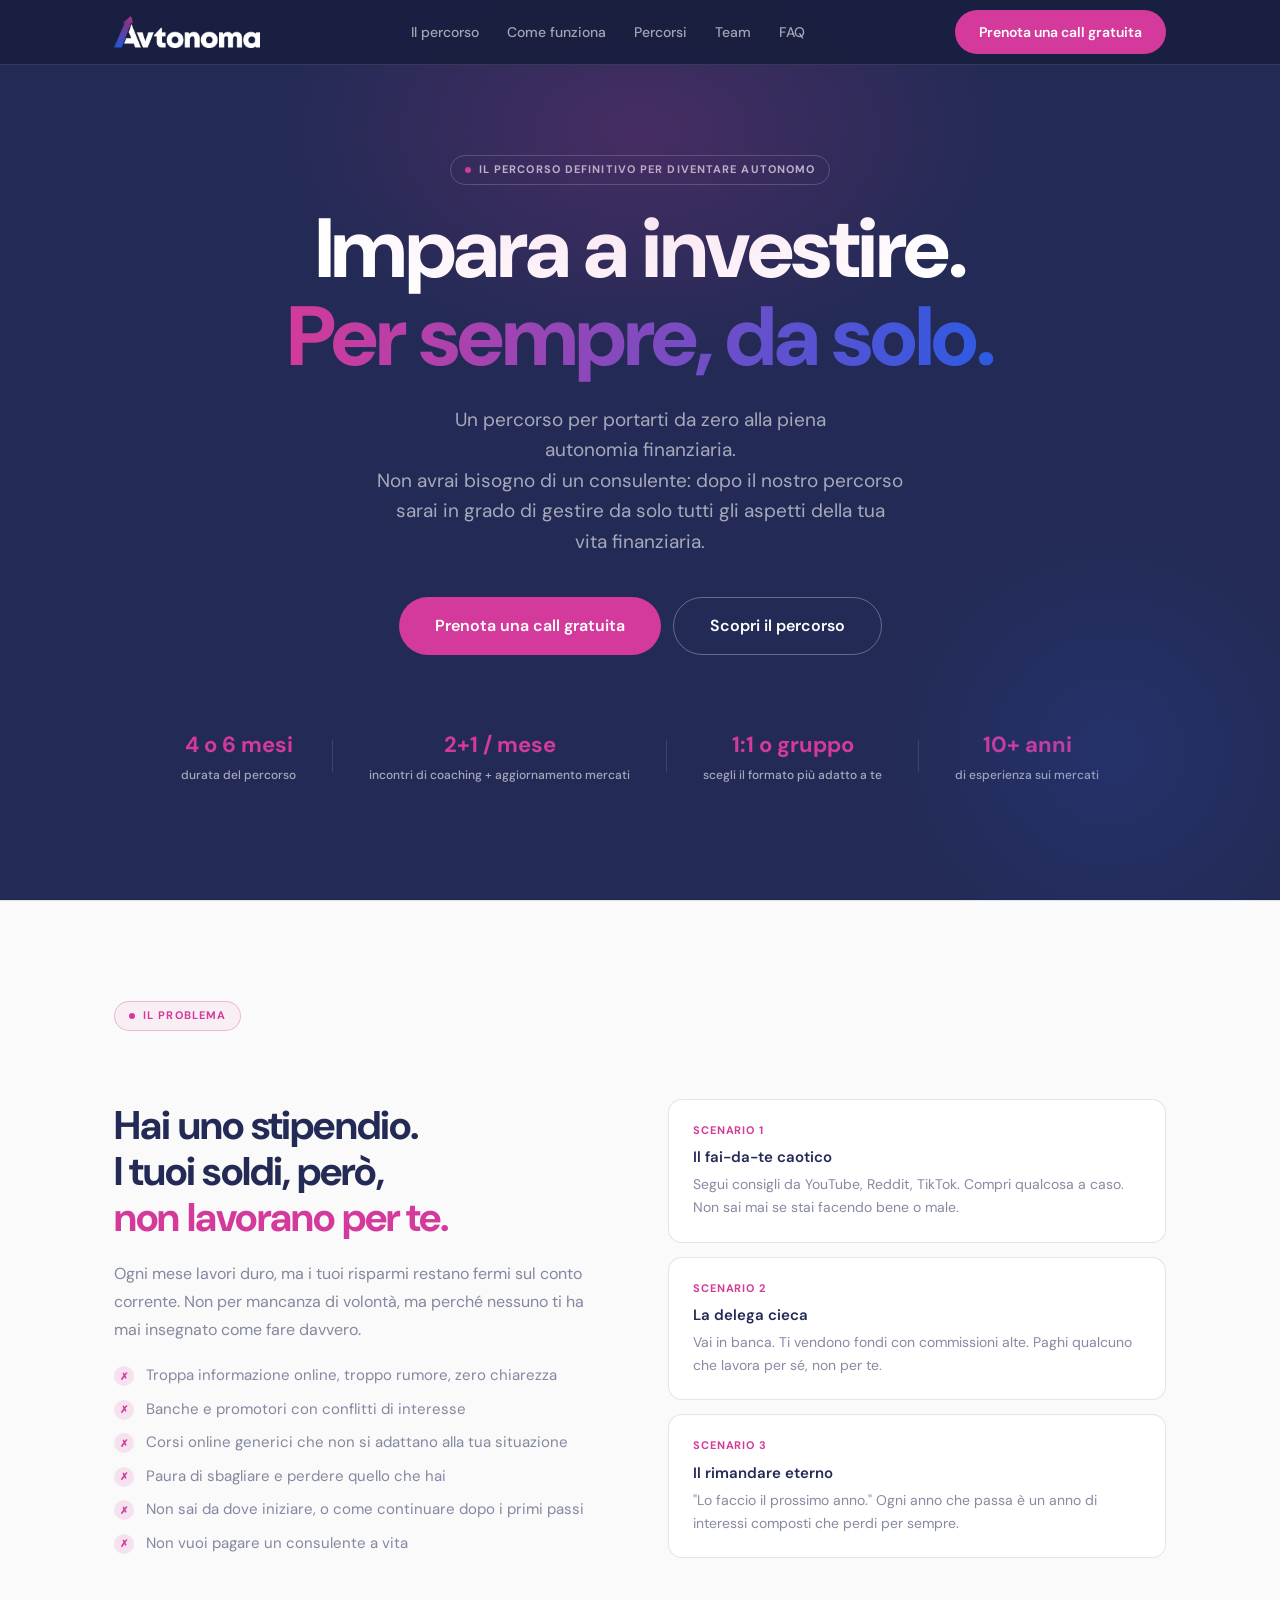
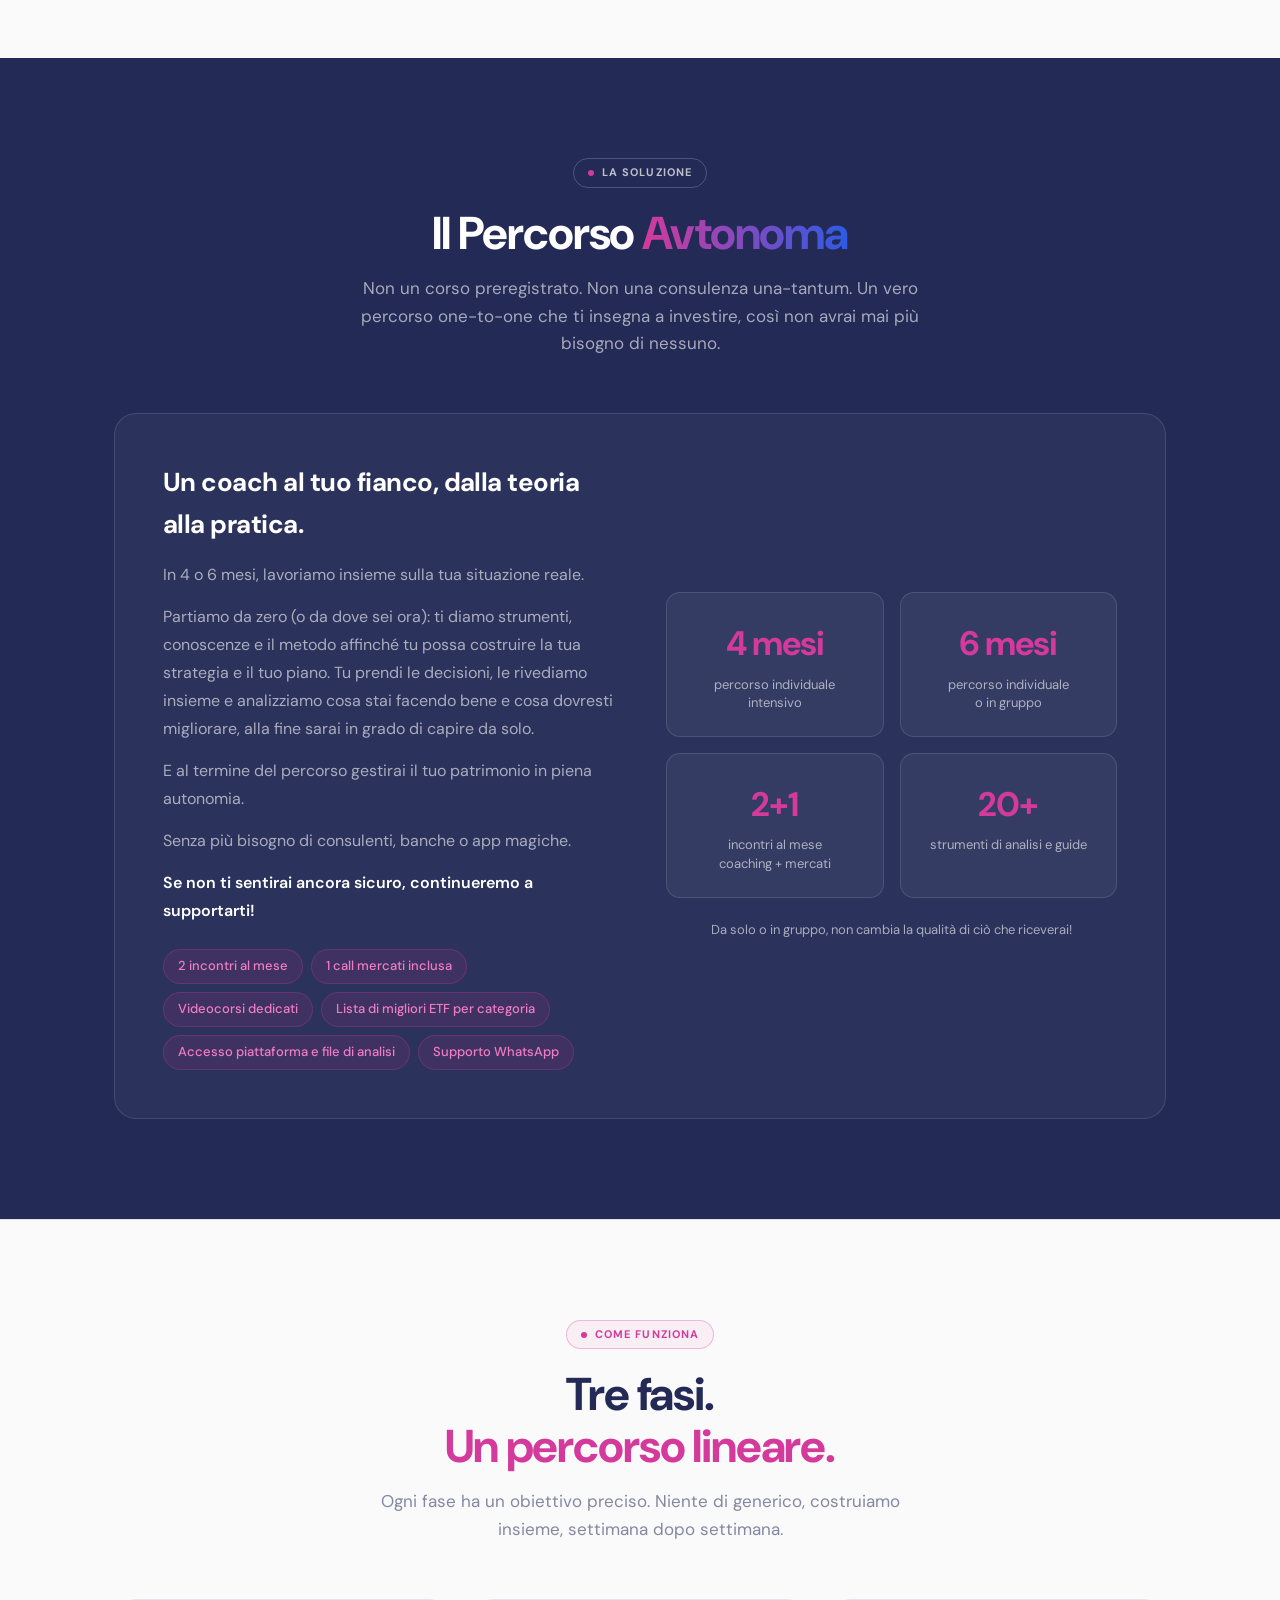
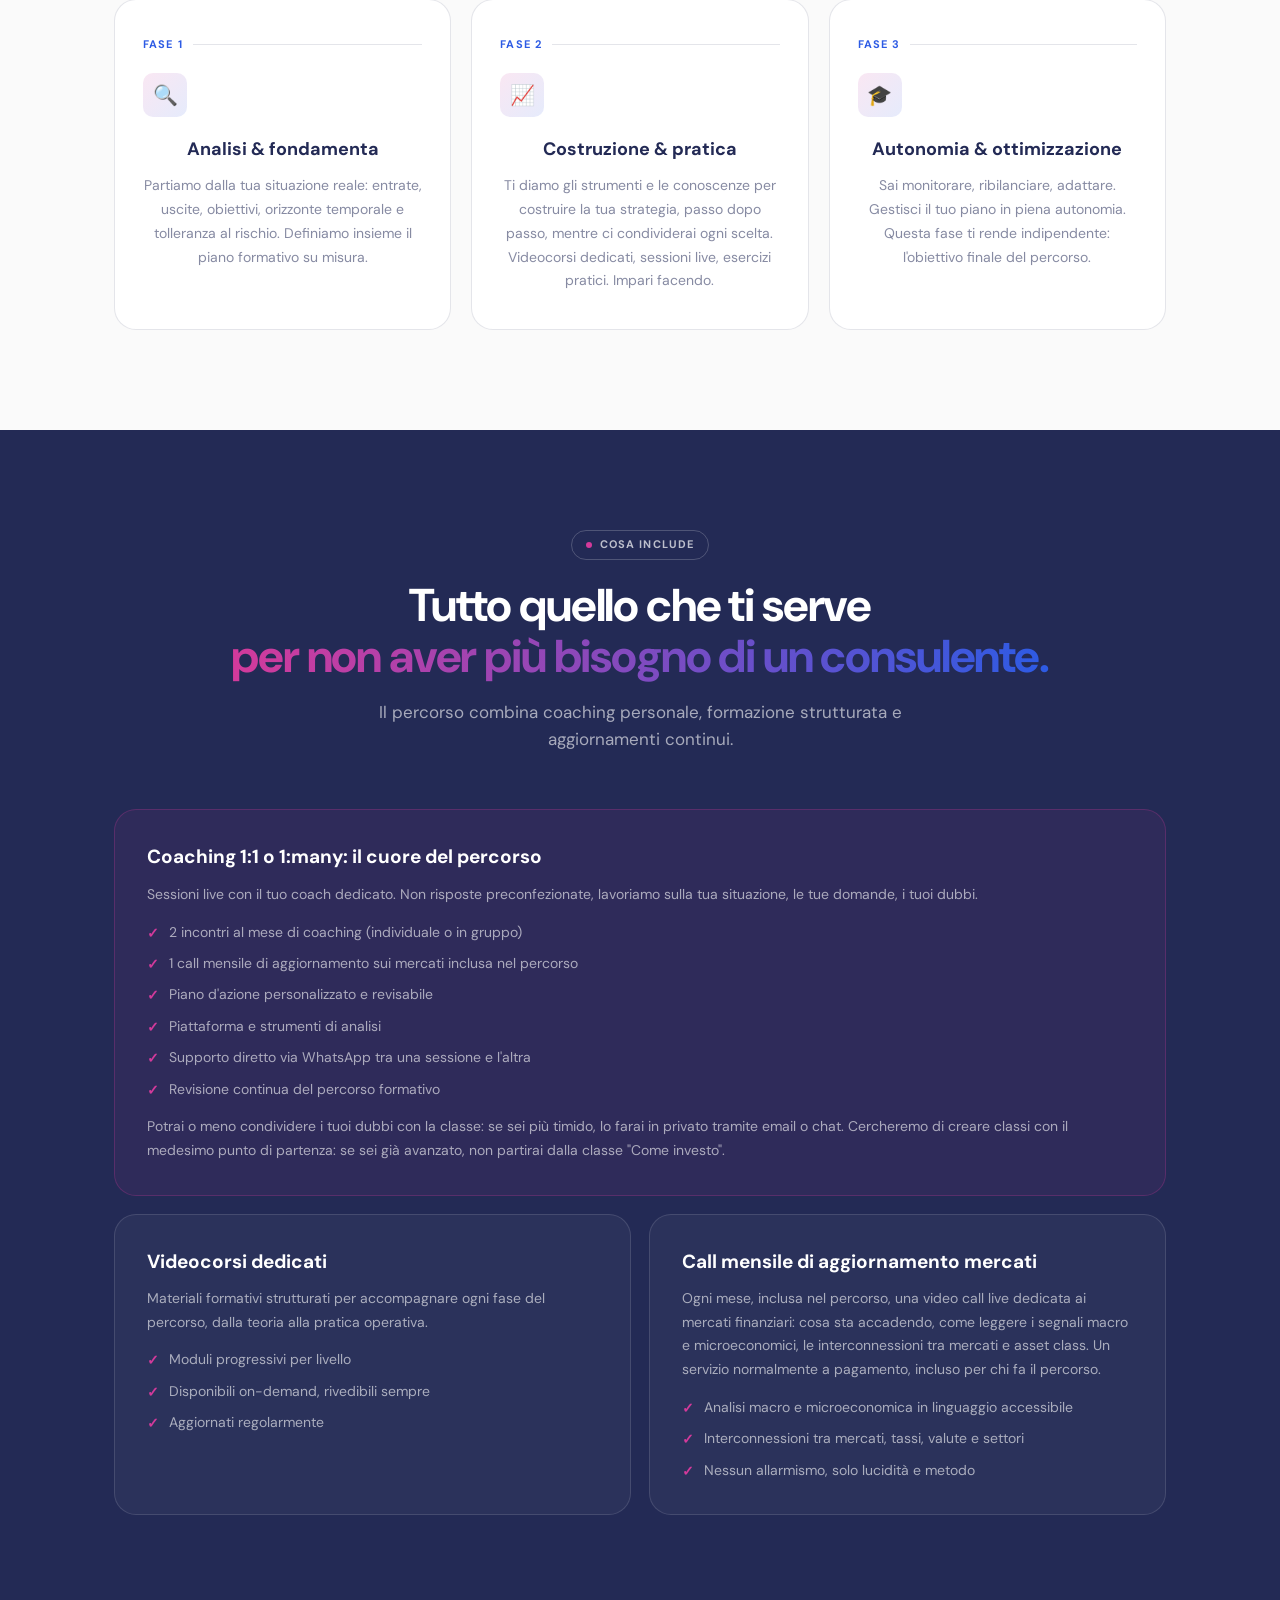
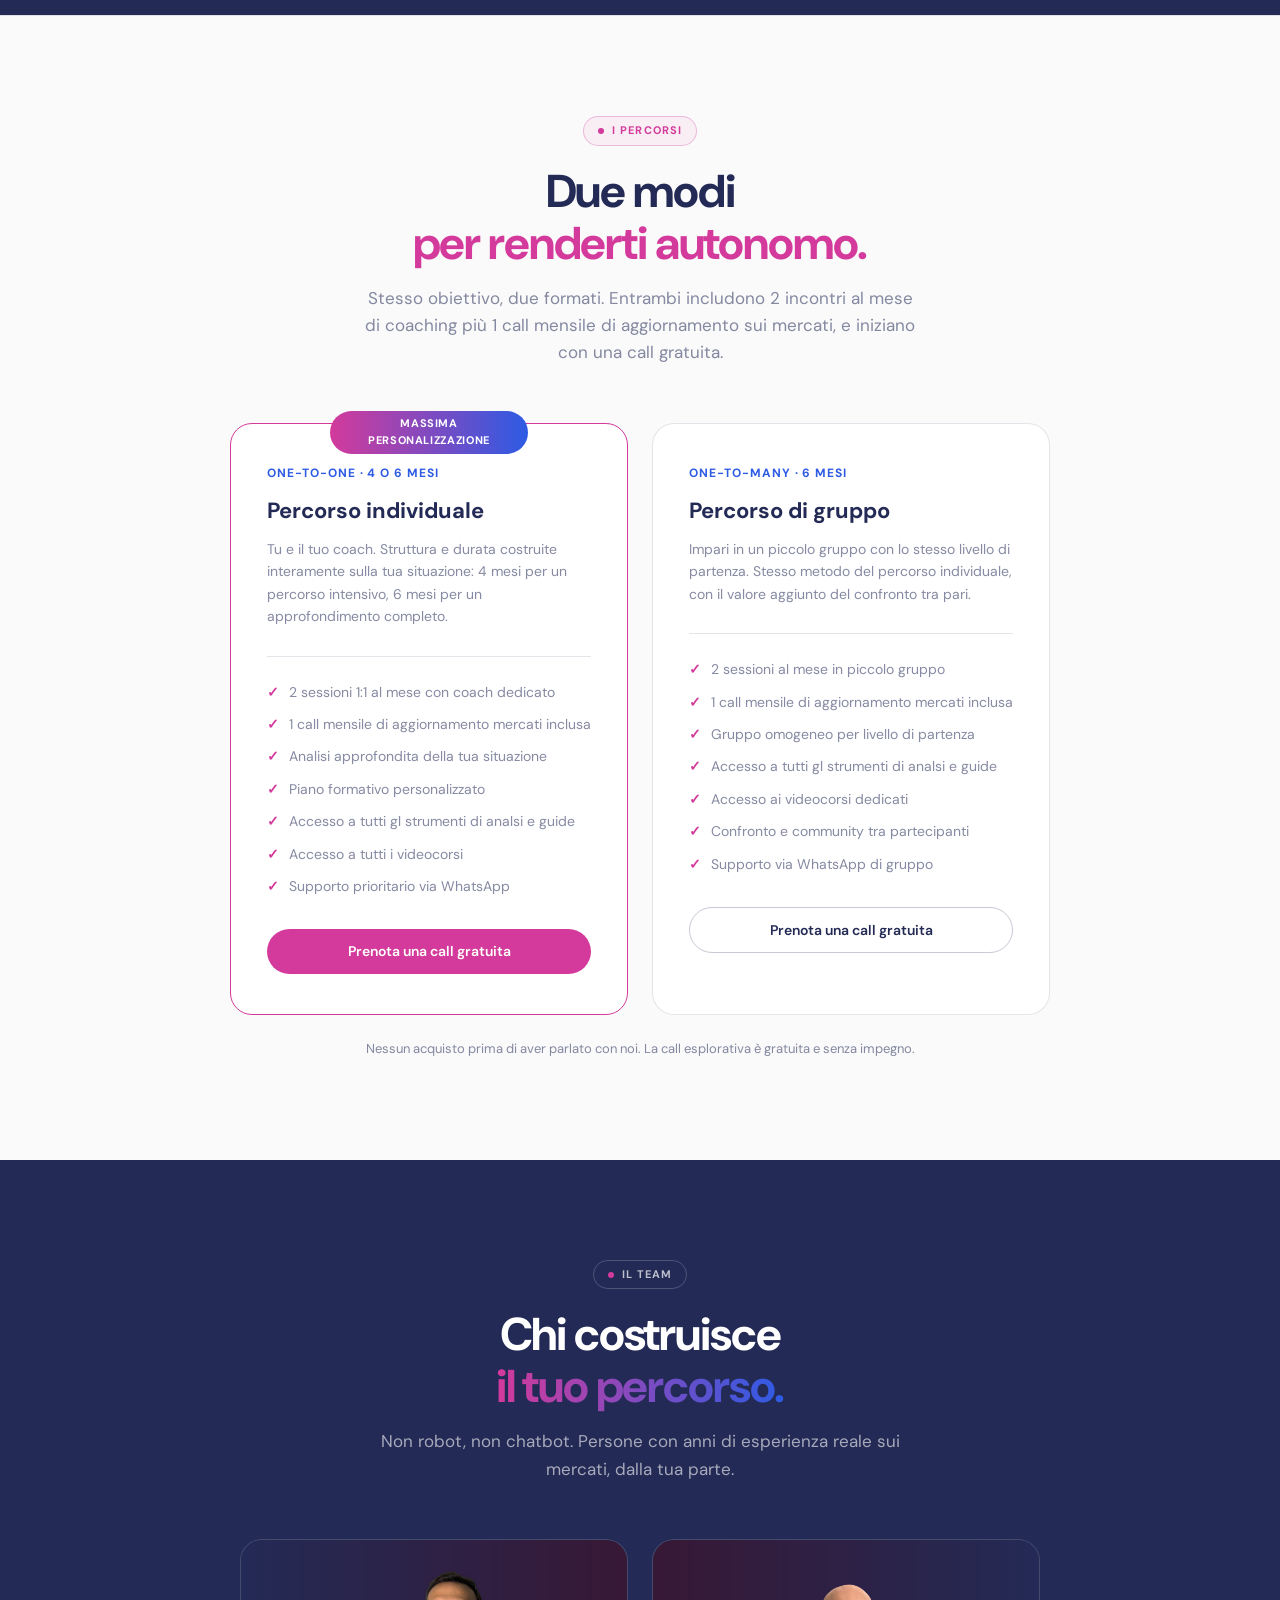
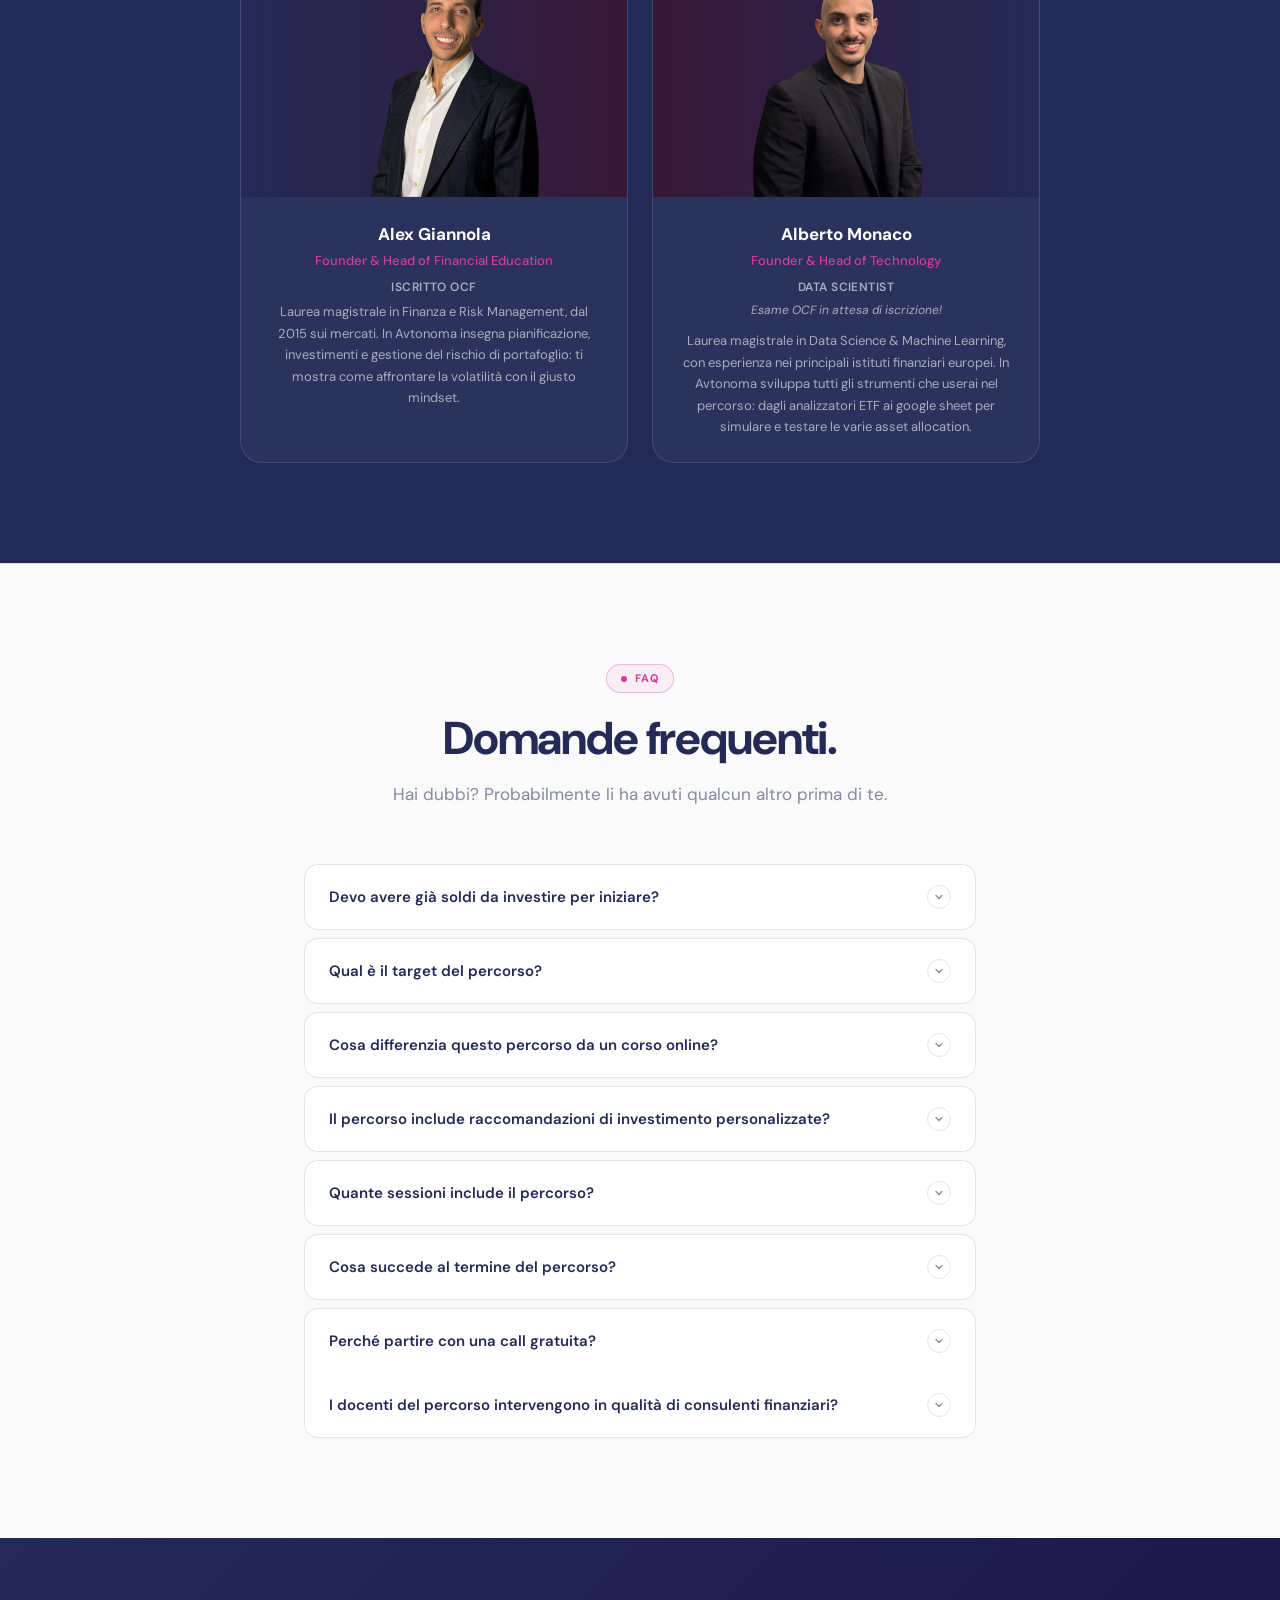
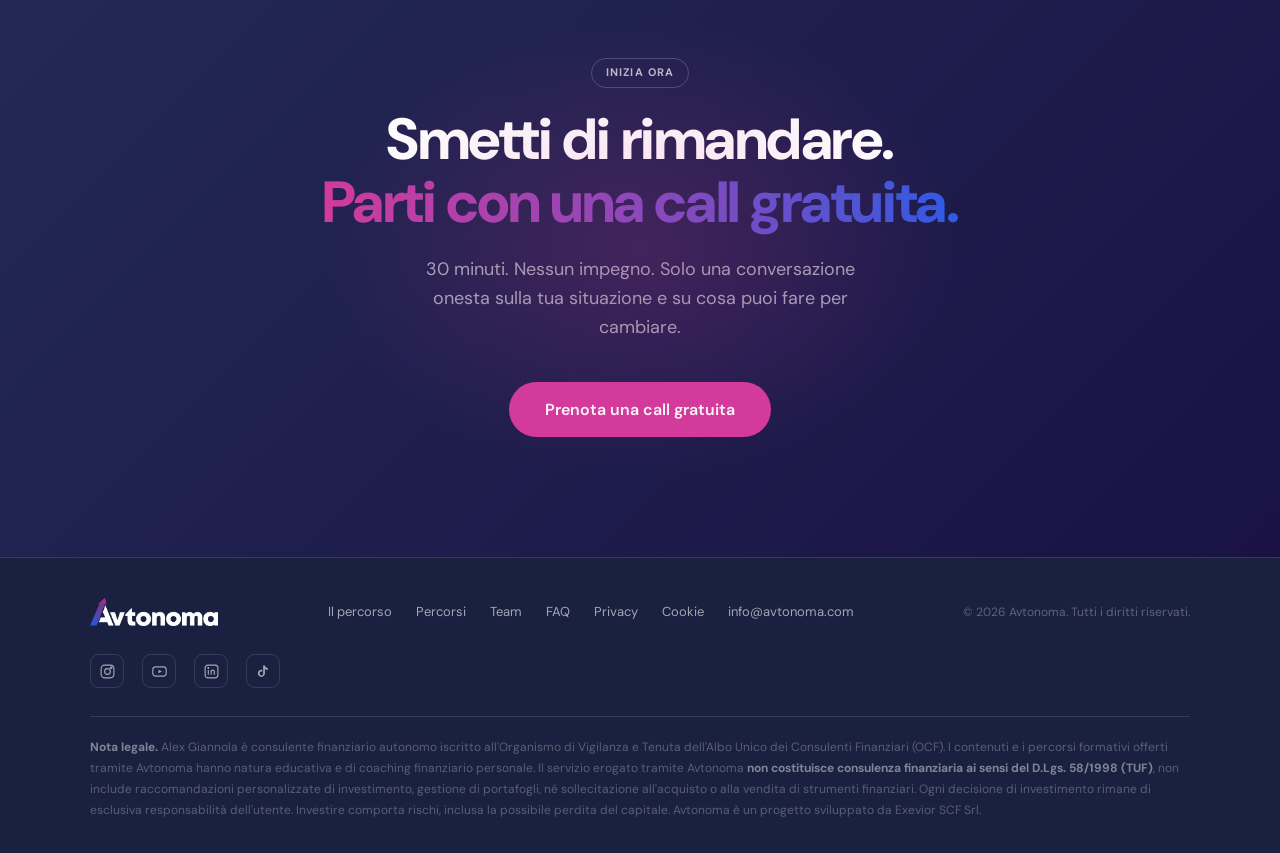
==== commit bbaa265b: "Update index.html" ====
--- a/index.html
+++ b/index.html
@@ -117,14 +117,16 @@
       <div class="program-overview-text">
         <h3>Un coach al tuo fianco, dalla teoria alla pratica.</h3>
         <p>In 4 o 6 mesi, lavoriamo insieme sulla tua situazione reale.</p>
-        <p>Partiamo da zero (o da dove sei ora): ti diamo strumenti, conoscenze e il metodo affinché tu possa costruire la tua strategia e il tuo piano. Tu prendi le decisioni, ma le rivediamo insieme e analizziamo cosa stai facendo bene e cosa dovresti migliorare, finché non sarai in grado di capire e gestire tutto da solo.</p>
-        <p>Al termine del percorso gestisci il tuo piano in piena autonomia.</p>
+        <p>Partiamo da zero (o da dove sei ora): ti diamo strumenti, conoscenze e il metodo affinché tu possa costruire la tua strategia e il tuo piano. Tu prendi le decisioni, le rivediamo insieme e analizziamo cosa stai facendo bene e cosa dovresti migliorare, alla fine sarai in grado di capire da solo.</p>
+        <p>E al termine del percorso gestirai il tuo patrimonio in piena autonomia.</p>
         <p>Senza più bisogno di consulenti, banche o app magiche.</p>
         <p class="program-reassurance">Se non ti sentirai ancora sicuro, continueremo a supportarti!</p>
         <div class="program-pills">
           <span class="pill">2 incontri al mese</span>
           <span class="pill">1 call mercati inclusa</span>
           <span class="pill">Videocorsi dedicati</span>
+          <span class="pill">Lista di migliori ETF per categoria</span>
+          <span class="pill">Accesso piattaforma e file di analisi</span>
           <span class="pill">Supporto WhatsApp</span>
         </div>
       </div>
@@ -142,8 +144,8 @@
           <div class="label">incontri al mese<br>coaching + mercati</div>
         </div>
         <div class="stat-box">
-          <div class="num">∞</div>
-          <div class="label">autonomia acquisita<br>per sempre</div>
+          <div class="num">20+</div>
+          <div class="label">strumenti di analisi e guide</div>
         </div>
         <p class="program-format-note">Da solo o in gruppo, non cambia la qualità di ciò che riceverai!</p>
       </div>
@@ -159,19 +161,19 @@
     <p class="section-sub-light">Ogni fase ha un obiettivo preciso. Niente di generico, costruiamo insieme, settimana dopo settimana.</p>
     <div class="steps">
       <div class="step">
-        <div class="step-num">Fase 01</div>
+        <div class="step-num">Fase 1</div>
         <div class="step-icon">🔍</div>
         <h3>Analisi & fondamenta</h3>
         <p>Partiamo dalla tua situazione reale: entrate, uscite, obiettivi, orizzonte temporale e tolleranza al rischio. Definiamo insieme il piano formativo su misura.</p>
       </div>
       <div class="step">
-        <div class="step-num">Fase 02</div>
+        <div class="step-num">Fase 2</div>
         <div class="step-icon">📈</div>
         <h3>Costruzione & pratica</h3>
         <p>Ti diamo gli strumenti e le conoscenze per costruire la tua strategia, passo dopo passo, mentre ci condividerai ogni scelta. Videocorsi dedicati, sessioni live, esercizi pratici. Impari facendo.</p>
       </div>
       <div class="step">
-        <div class="step-num">Fase 03</div>
+        <div class="step-num">Fase 3</div>
         <div class="step-icon">🎓</div>
         <h3>Autonomia & ottimizzazione</h3>
         <p>Sai monitorare, ribilanciare, adattare. Gestisci il tuo piano in piena autonomia. Questa fase ti rende indipendente: l'obiettivo finale del percorso.</p>
@@ -184,7 +186,7 @@
 <section id="include">
   <div class="container section-center">
     <span class="tag-dark">Cosa include</span>
-    <h2 class="section-heading-dark">Tutto quello che ti serve<br><em>per non aver più bisogno di un consulente (non di noi).</em></h2>
+    <h2 class="section-heading-dark">Tutto quello che ti serve<br><em>per non aver più bisogno di un consulente.</em></h2>
     <p class="section-sub-dark">Il percorso combina coaching personale, formazione strutturata e aggiornamenti continui.</p>
     <div class="includes-grid">
       <div class="include-card featured">
@@ -194,6 +196,7 @@
           <li>2 incontri al mese di coaching (individuale o in gruppo)</li>
           <li>1 call mensile di aggiornamento sui mercati inclusa nel percorso</li>
           <li>Piano d'azione personalizzato e revisabile</li>
+          <li>Piattaforma e strumenti di analisi</li>
           <li>Supporto diretto via WhatsApp tra una sessione e l'altra</li>
           <li>Revisione continua del percorso formativo</li>
         </ul>
@@ -238,7 +241,8 @@
           <li>2 sessioni 1:1 al mese con coach dedicato</li>
           <li>1 call mensile di aggiornamento mercati inclusa</li>
           <li>Analisi approfondita della tua situazione</li>
-          <li>Piano formativo completamente personalizzato</li>
+          <li>Piano formativo personalizzato</li>
+          <li>Accesso a tutti gl strumenti di analsi e guide</li>
           <li>Accesso a tutti i videocorsi</li>
           <li>Supporto prioritario via WhatsApp</li>
         </ul>
@@ -253,6 +257,7 @@
           <li>2 sessioni al mese in piccolo gruppo</li>
           <li>1 call mensile di aggiornamento mercati inclusa</li>
           <li>Gruppo omogeneo per livello di partenza</li>
+          <li>Accesso a tutti gl strumenti di analsi e guide</li>
           <li>Accesso ai videocorsi dedicati</li>
           <li>Confronto e community tra partecipanti</li>
           <li>Supporto via WhatsApp di gruppo</li>
@@ -282,7 +287,7 @@
           <div class="team-role">Founder & Head of Financial Education</div>
           <div class="team-title">Iscritto OCF</div>
           <div class="team-bio">
-            <p>Laurea magistrale in Finanza e Risk Management, dal 2015 sui mercati. In Avtonoma si occupa di pianificazione, investimenti e gestione del rischio di portafoglio: ti insegna ad affrontare la volatilità con il giusto mindset.</p>
+            <p>Laurea magistrale in Finanza e Risk Management, dal 2015 sui mercati. In Avtonoma insegna pianificazione, investimenti e gestione del rischio di portafoglio: ti mostra come affrontare la volatilità con il giusto mindset.</p>
           </div>
         </div>
       </div>
@@ -298,7 +303,7 @@
           <div class="team-title">Data Scientist</div>
           <div class="team-credential">Esame OCF in attesa di iscrizione!</div>
           <div class="team-bio">
-            <p>Laurea magistrale in Data Science & Machine Learning, con esperienza nei principali istituti finanziari europei. In Avtonoma sviluppa tutti gli strumenti che userai nel percorso: dagli analizzatori ETF ai google sheet per calcolare la tua asset allocation ideale.</p>
+            <p>Laurea magistrale in Data Science & Machine Learning, con esperienza nei principali istituti finanziari europei. In Avtonoma sviluppa tutti gli strumenti che userai nel percorso: dagli analizzatori ETF ai google sheet per simulare e testare le varie asset allocation.</p>
           </div>
         </div>
       </div>
@@ -361,6 +366,11 @@
           <div class="faq-chevron"><svg viewBox="0 0 24 24" fill="none" stroke-width="2.5" stroke-linecap="round"><polyline points="6 9 12 15 18 9"/></svg></div>
         </div>
         <div class="faq-a"><div class="faq-a-inner">Perché ogni situazione è diversa e vogliamo capire la tua prima di proporti qualsiasi cosa. La call dura circa 30 minuti: nessuna vendita forzata, solo un confronto onesto su dove sei e dove vuoi arrivare. Inoltre, se sei interessato al percorso di classe, la call serve anche a valutare il tuo livello e a bloccarti il posto: il percorso di classe parte solo quando si raggiungono 5 nuovi iscritti.</div></div>
+   <div class="faq-q" onclick="toggleFaq(this)">
+          I docenti del percorso intervengono in qualità di consulenti finanziari?
+          <div class="faq-chevron"><svg viewBox="0 0 24 24" fill="none" stroke-width="2.5" stroke-linecap="round"><polyline points="6 9 12 15 18 9"/></svg></div>
+        </div>
+        <div class="faq-a"><div class="faq-a-inner">No. Chi partecipa al percorso come docente o coach lo fa esclusivamente in veste di formatore, indipendentemente dal fatto che svolga anche, nella propria attività professionale, il ruolo di consulente finanziario iscritto all'albo. Le lezioni possono essere tenute da Alex Giannola, consulente finanziario autonomo iscritto all'Albo OCF, o da Alberto Monaco, che ha superato la prova valutativa per l'iscrizione all'Albo e risulta, alla data odierna, ancora in attesa di iscrizione. In determinate classi (ad esempio sui fondi pensione o sull'efficientamento fiscale) potranno intervenire ulteriori professionisti, ciascuno specifico della materia trattata. In tutti i casi, gli interventi hanno natura esclusivamente didattica e non costituiscono in alcun modo prestazione del servizio di consulenza in materia di investimenti.</div></div>
       </div>
     </div>
   </div>
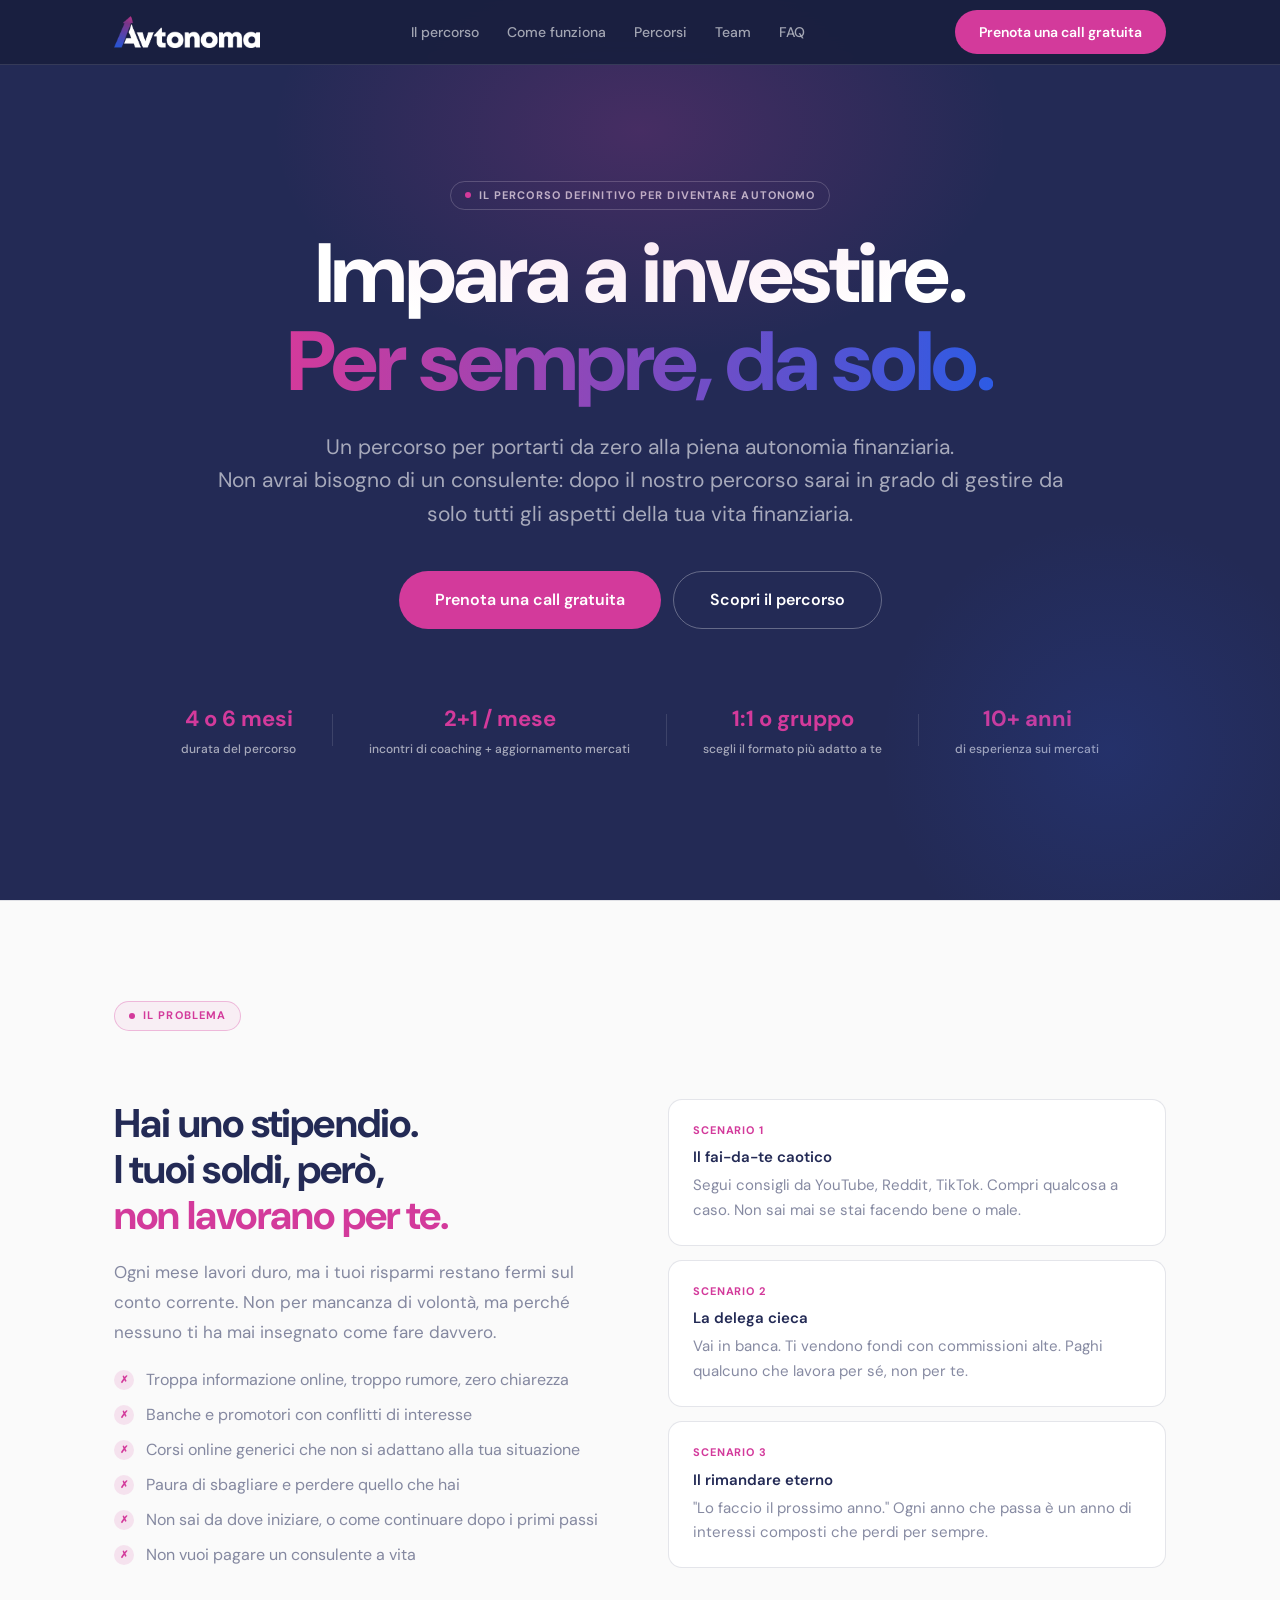
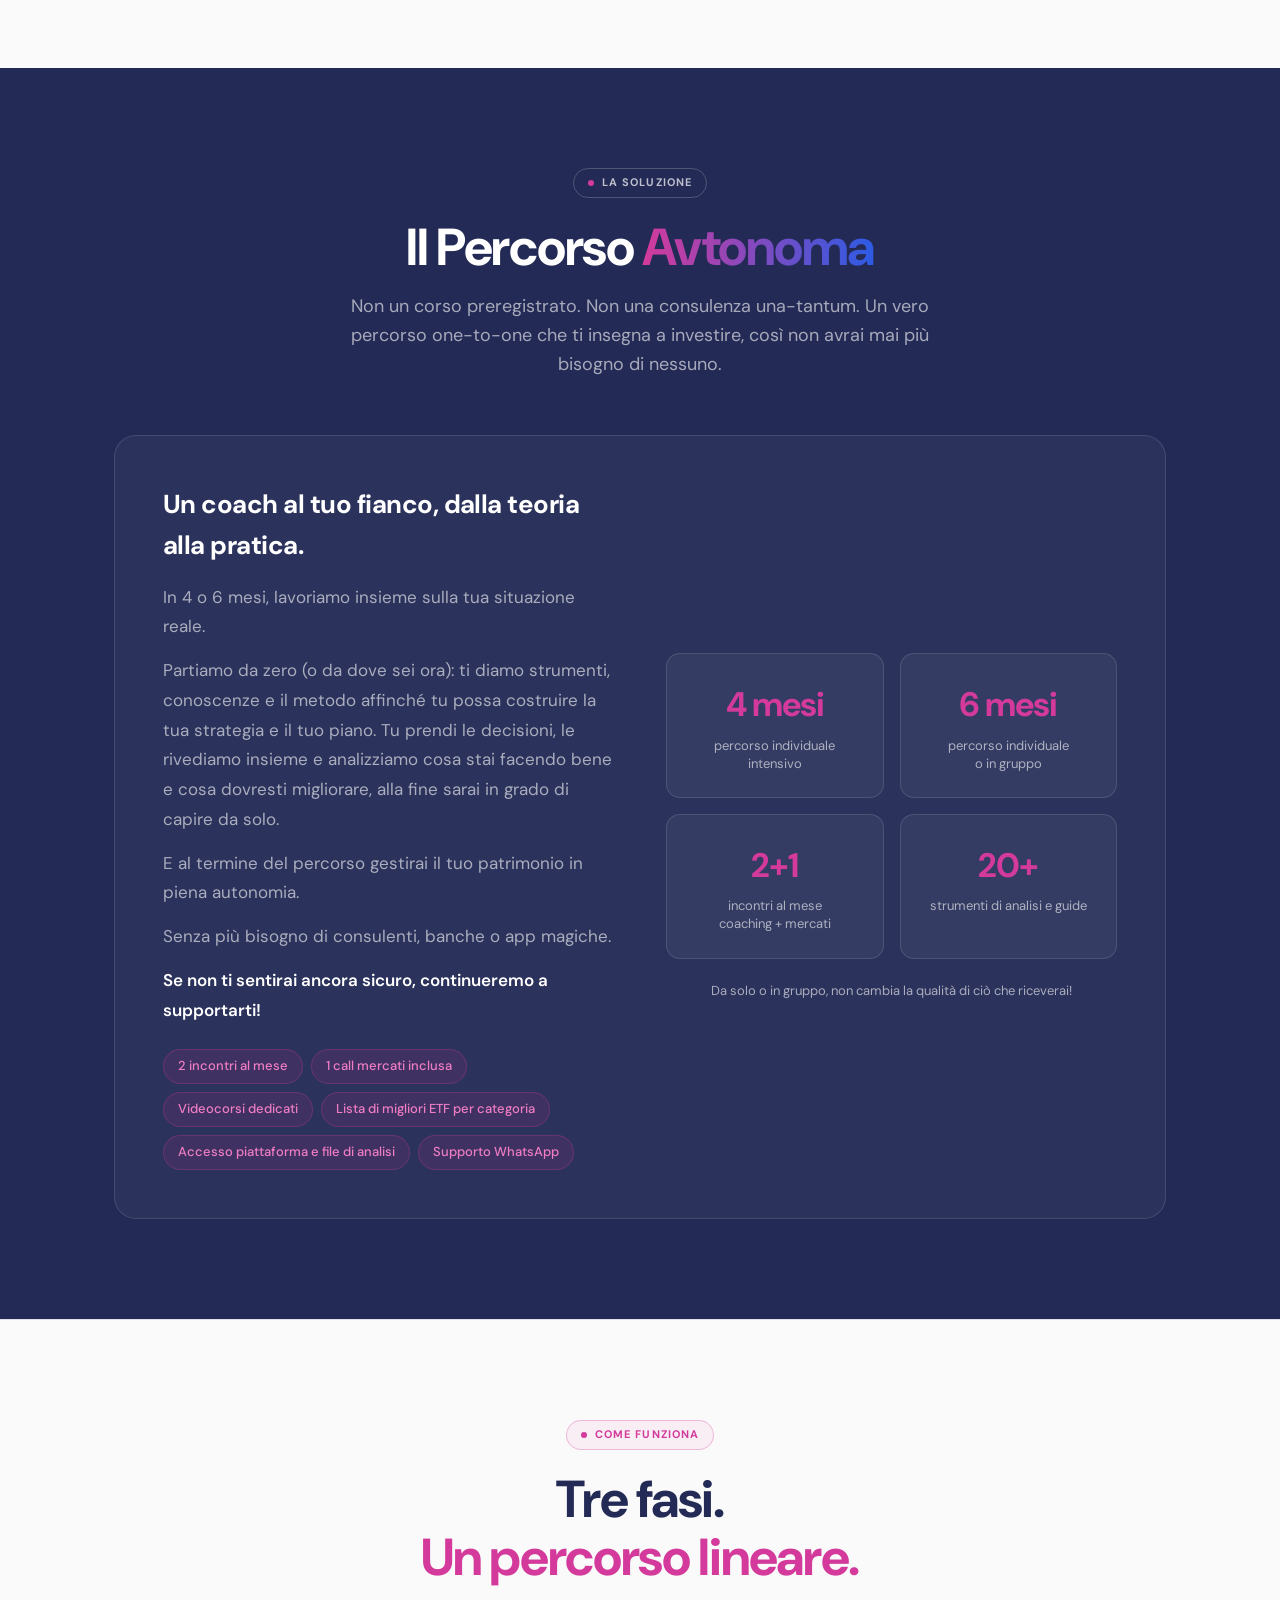
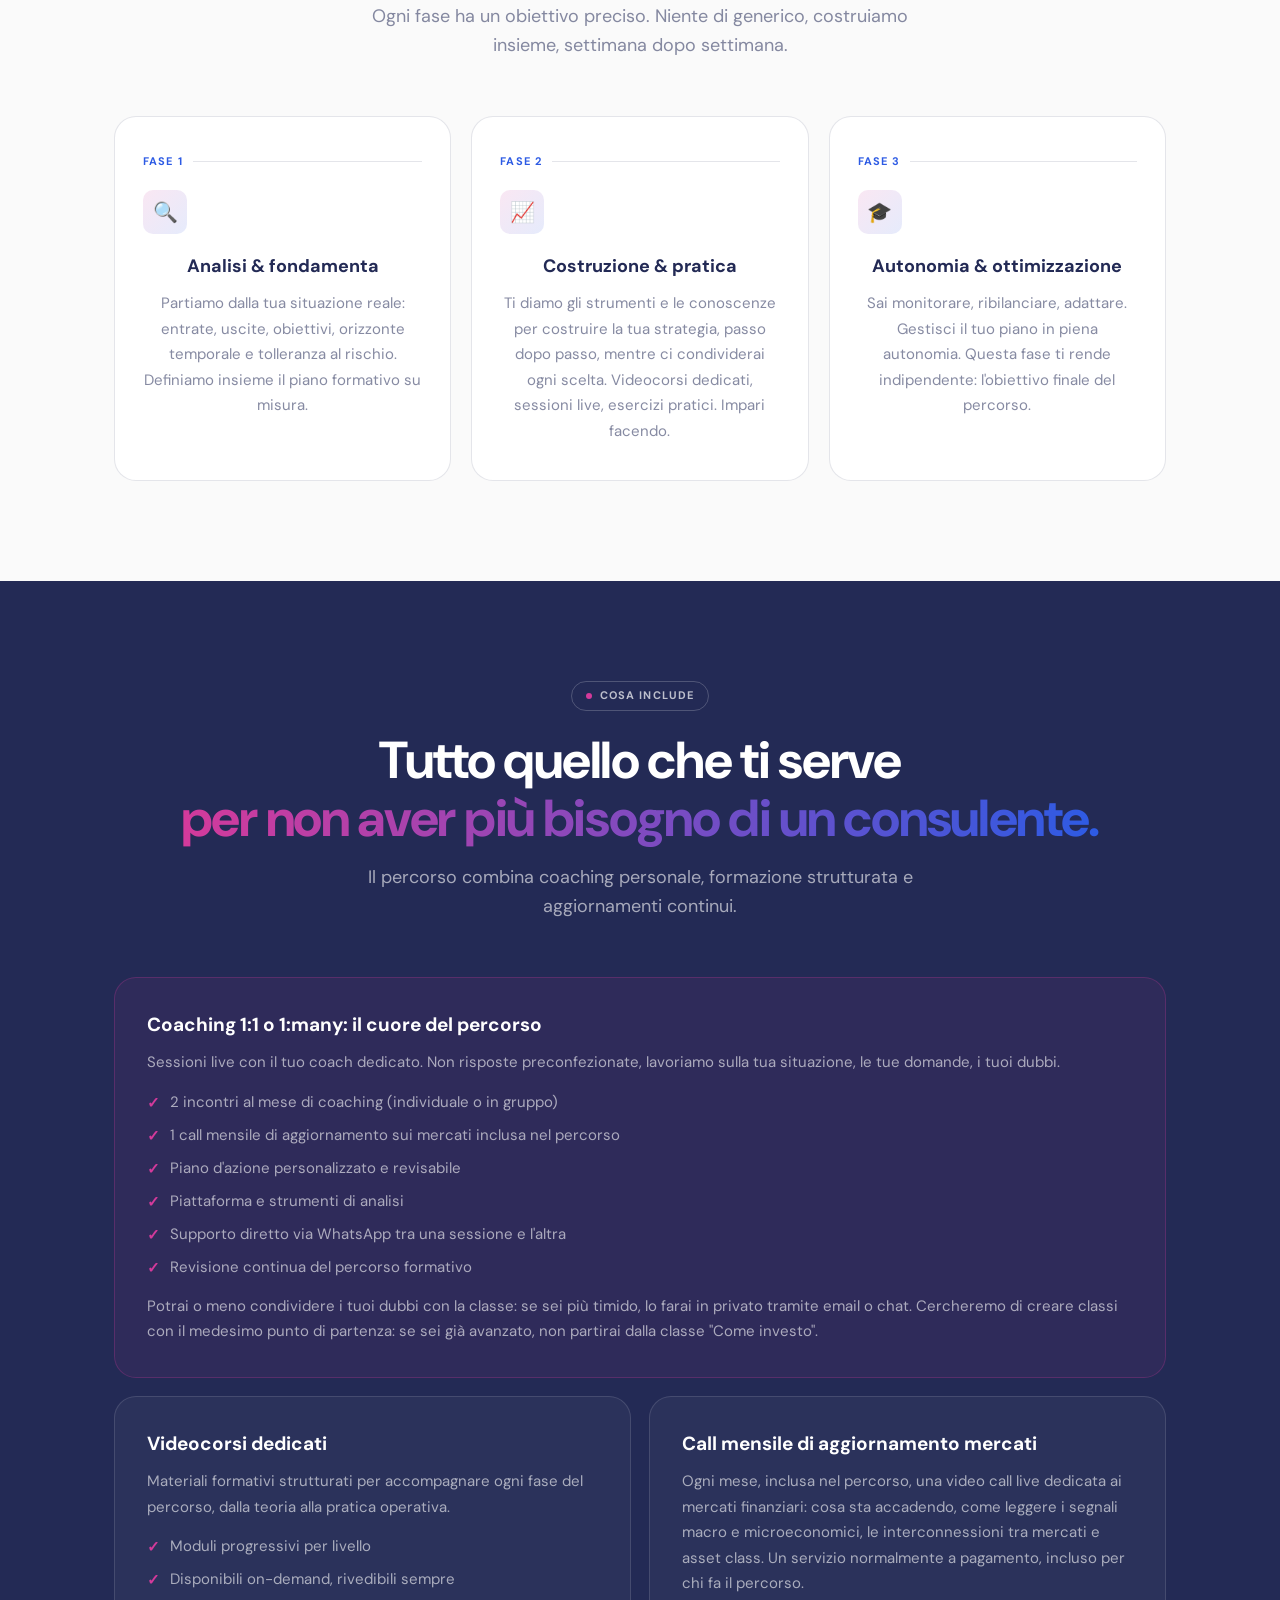
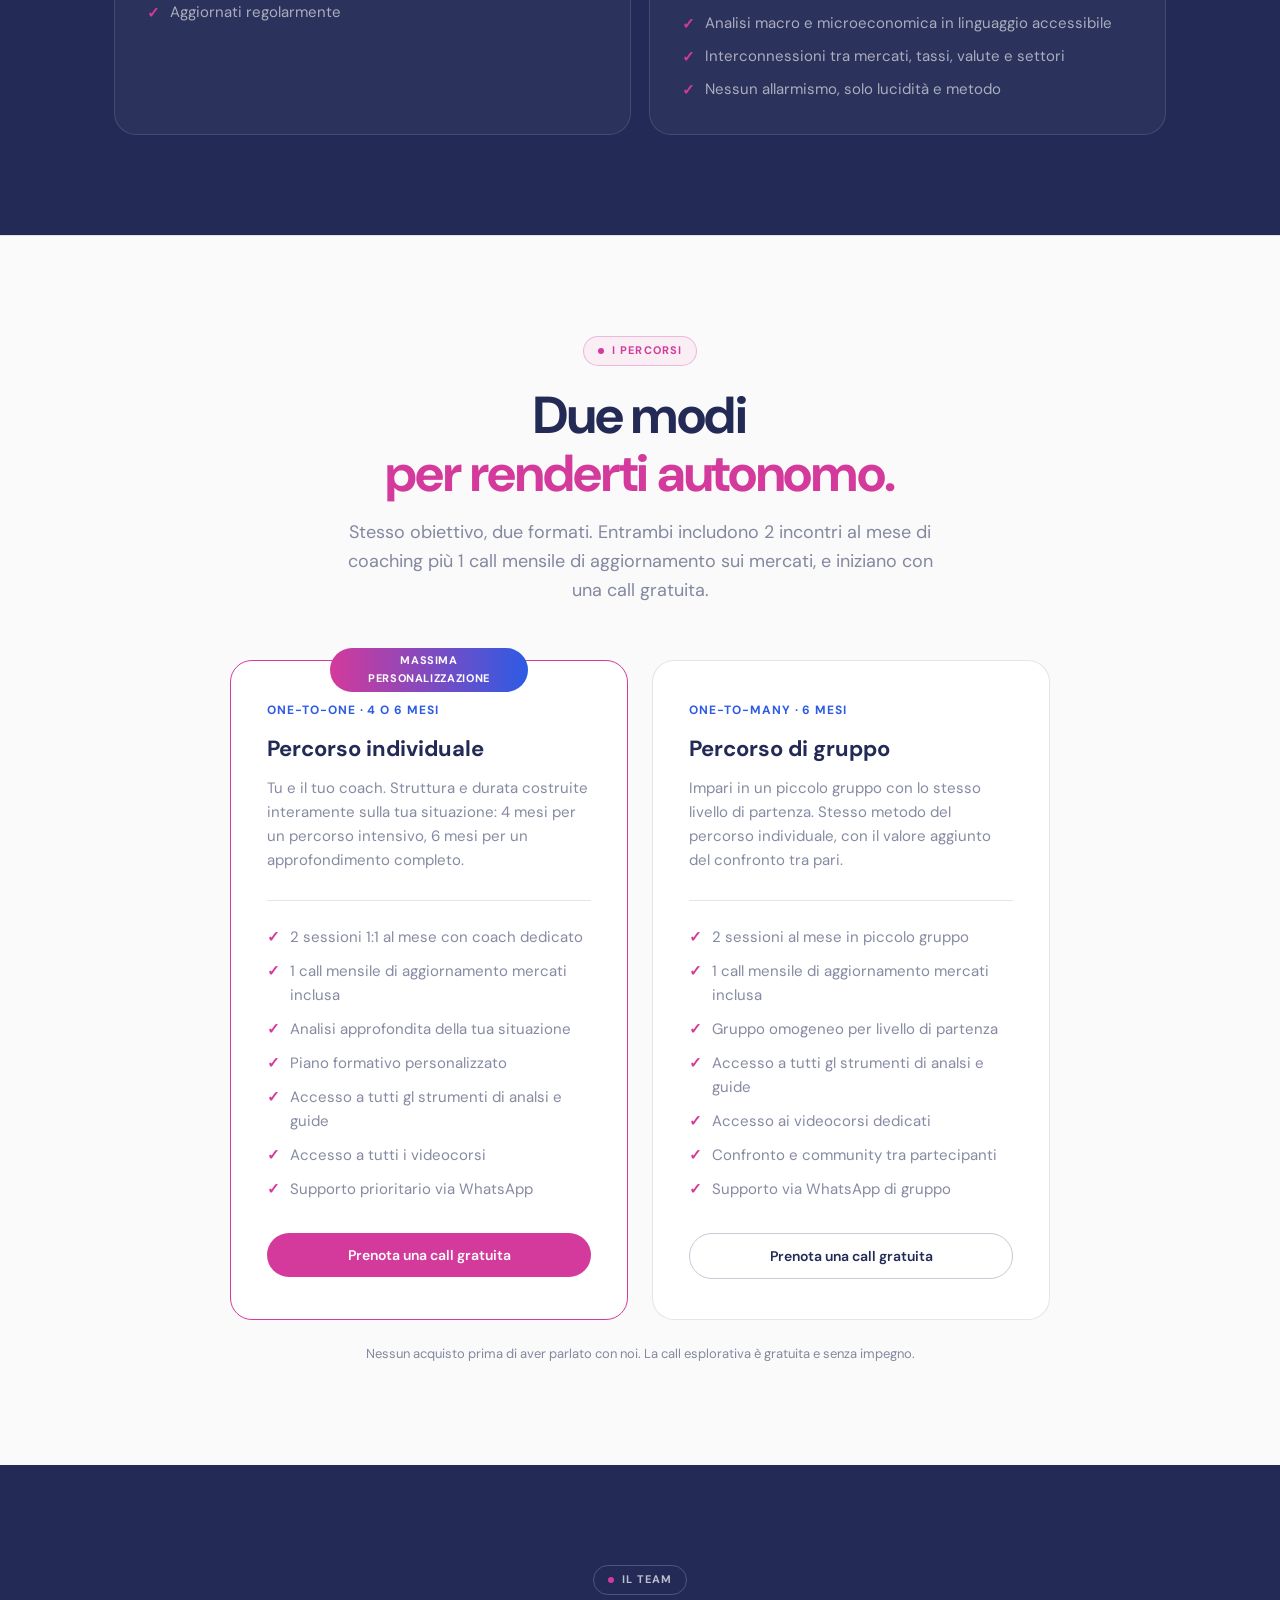
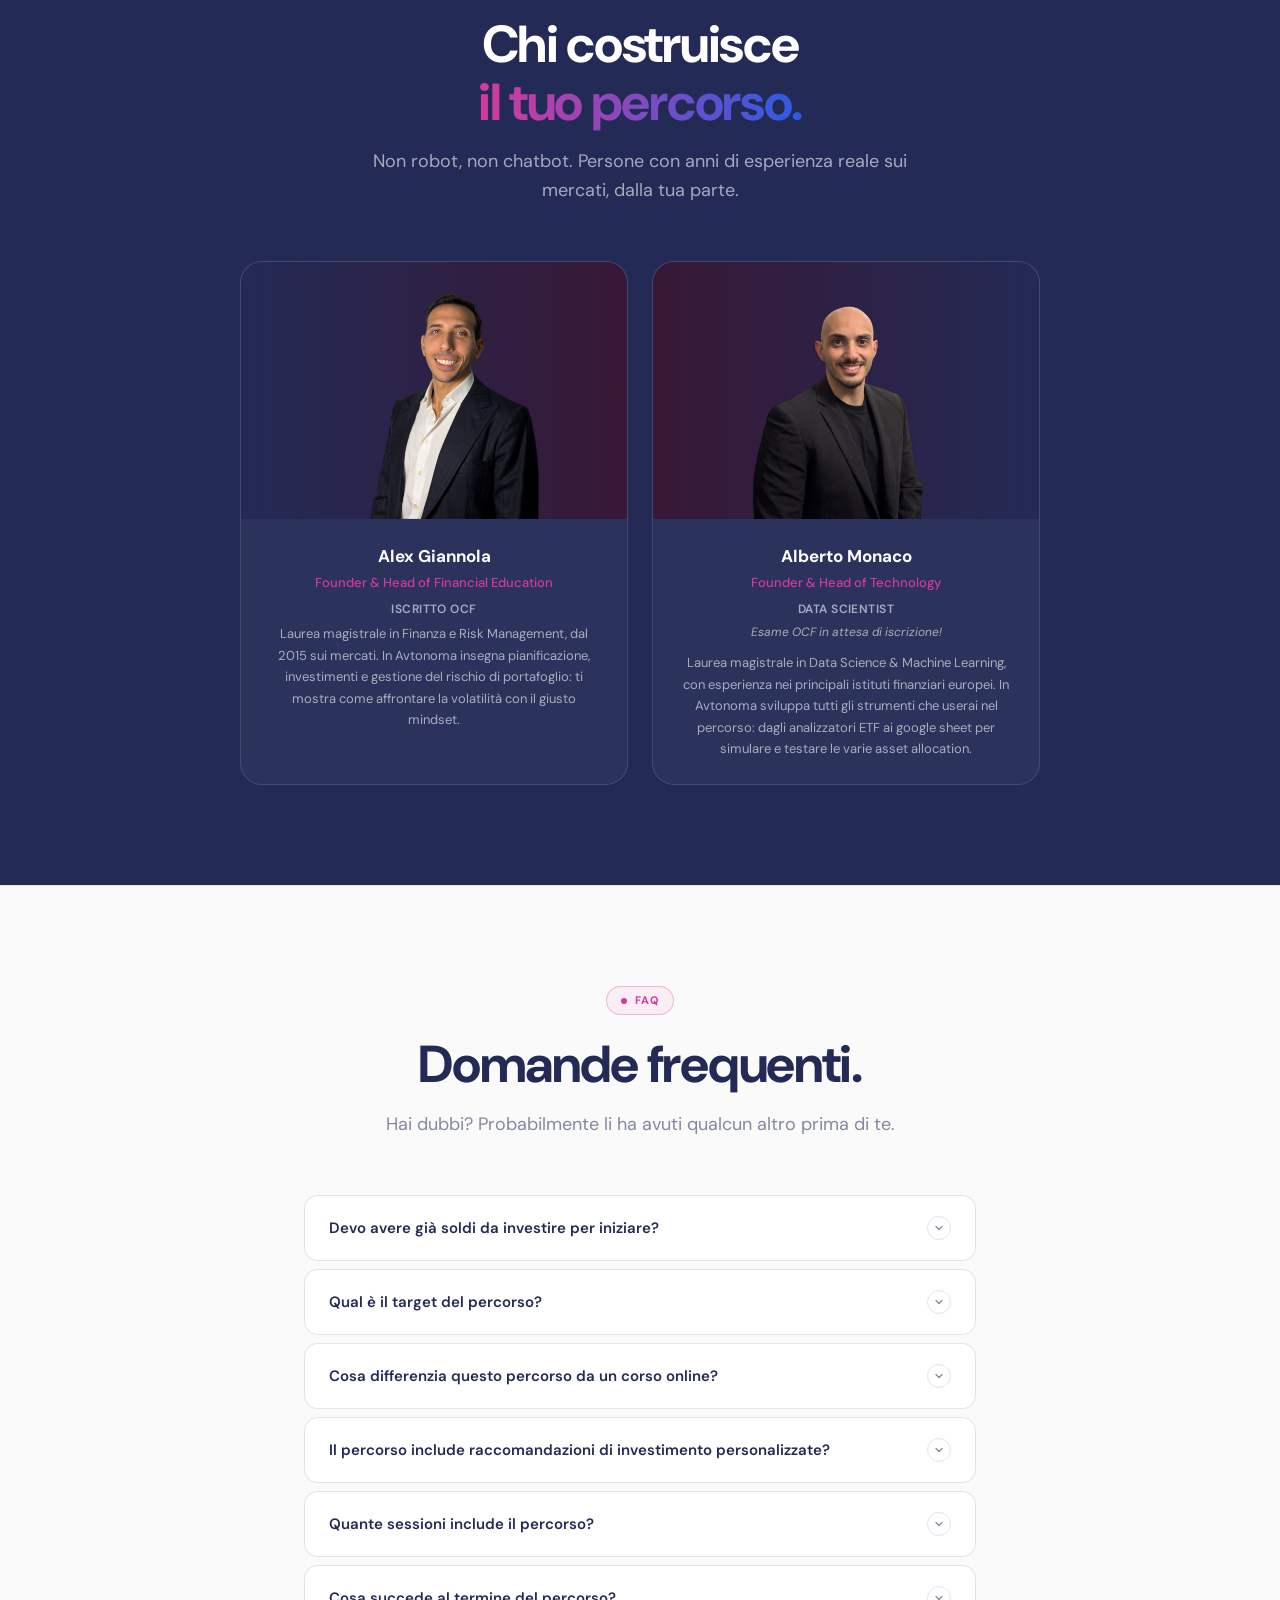
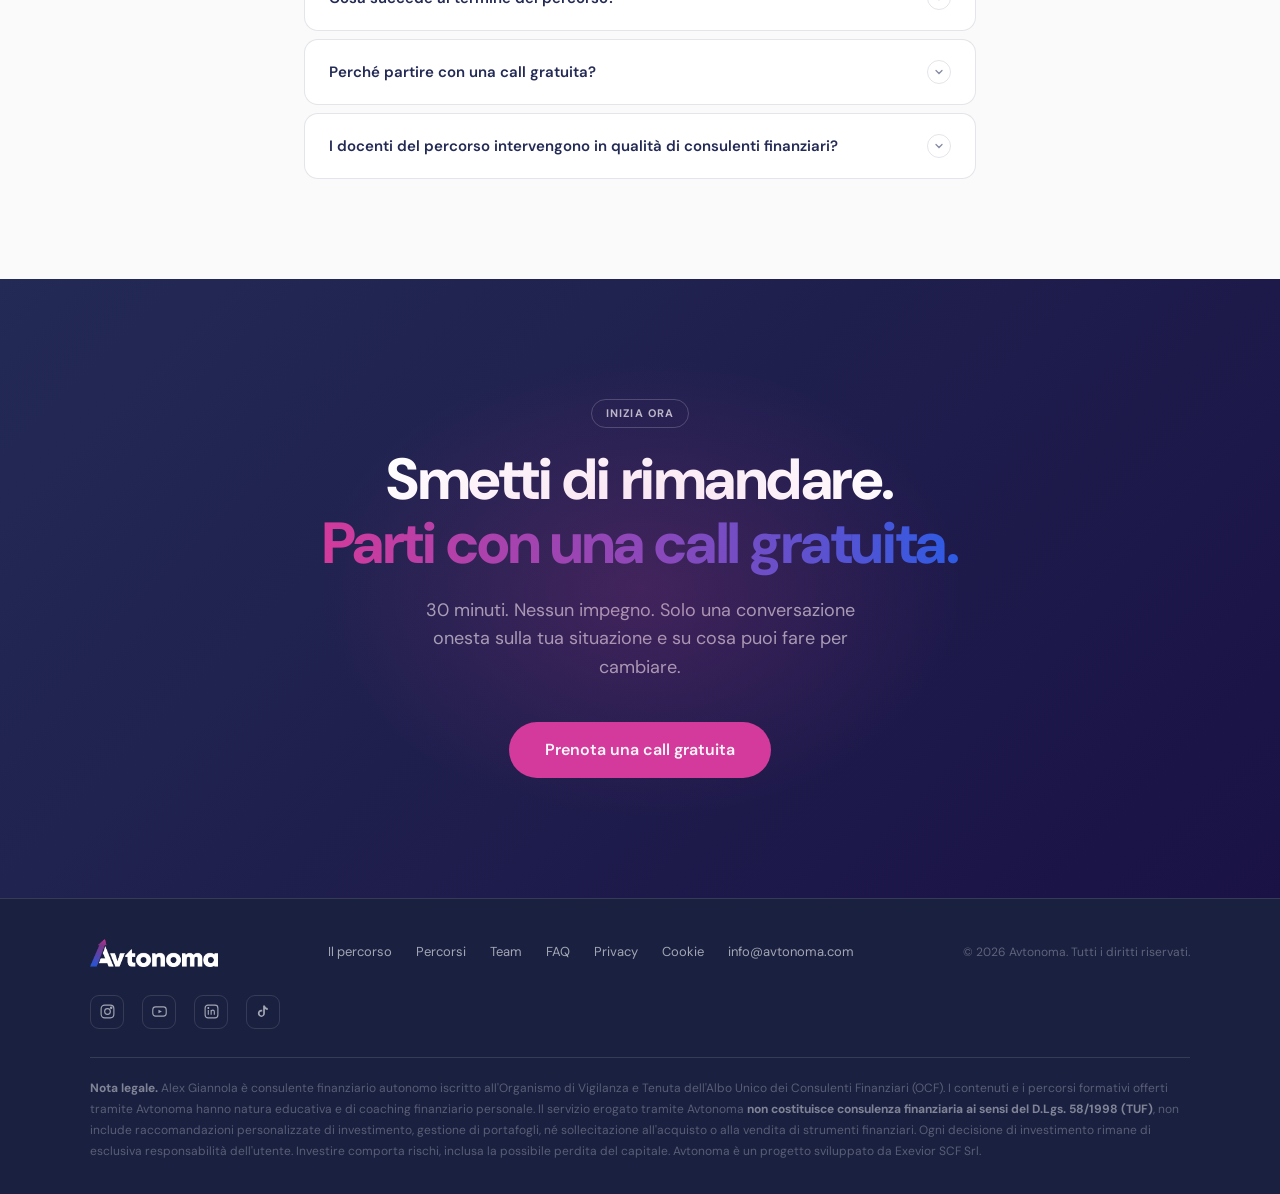
==== commit 15ed9821: "Refactor FAQ section in index.html" ====
--- a/index.html
+++ b/index.html
@@ -366,7 +366,9 @@
           <div class="faq-chevron"><svg viewBox="0 0 24 24" fill="none" stroke-width="2.5" stroke-linecap="round"><polyline points="6 9 12 15 18 9"/></svg></div>
         </div>
         <div class="faq-a"><div class="faq-a-inner">Perché ogni situazione è diversa e vogliamo capire la tua prima di proporti qualsiasi cosa. La call dura circa 30 minuti: nessuna vendita forzata, solo un confronto onesto su dove sei e dove vuoi arrivare. Inoltre, se sei interessato al percorso di classe, la call serve anche a valutare il tuo livello e a bloccarti il posto: il percorso di classe parte solo quando si raggiungono 5 nuovi iscritti.</div></div>
-   <div class="faq-q" onclick="toggleFaq(this)">
+      </div>
+      <div class="faq-item">
+        <div class="faq-q" onclick="toggleFaq(this)">
           I docenti del percorso intervengono in qualità di consulenti finanziari?
           <div class="faq-chevron"><svg viewBox="0 0 24 24" fill="none" stroke-width="2.5" stroke-linecap="round"><polyline points="6 9 12 15 18 9"/></svg></div>
         </div>
--- a/css/styles.css
+++ b/css/styles.css
@@ -106,20 +106,20 @@
 .section-center { text-align: center; }
 .section-heading-dark {
   font-family: 'DM Sans', sans-serif;
-  font-size: clamp(28px, 4vw, 46px); font-weight: 700;
+  font-size: clamp(30px, 4.5vw, 52px); font-weight: 700;
   line-height: 1.12; letter-spacing: -0.025em;
   color: #fff; margin-bottom: 16px; text-wrap: pretty;
 }
 .section-heading-dark em { font-style: normal; background: linear-gradient(90deg,#d33a9b,#2d5be4); -webkit-background-clip: text; -webkit-text-fill-color: transparent; }
 .section-heading-light {
   font-family: 'DM Sans', sans-serif;
-  font-size: clamp(28px, 4vw, 46px); font-weight: 700;
+  font-size: clamp(30px, 4.5vw, 52px); font-weight: 700;
   line-height: 1.12; letter-spacing: -0.025em;
   color: var(--navy); margin-bottom: 16px; text-wrap: pretty;
 }
 .section-heading-light em { font-style: normal; color: #d33a9b; }
-.section-sub-dark { font-size: 17px; color: var(--muted-dark); max-width: 560px; margin: 0 auto 56px; text-wrap: pretty; }
-.section-sub-light { font-size: 17px; color: var(--muted-light); max-width: 560px; margin: 0 auto 56px; text-wrap: pretty; }
+.section-sub-dark { font-size: 18px; color: var(--muted-dark); max-width: 600px; margin: 0 auto 56px; text-wrap: pretty; }
+.section-sub-light { font-size: 18px; color: var(--muted-light); max-width: 600px; margin: 0 auto 56px; text-wrap: pretty; }
 
 /* ─── HERO (dark) ─── */
 #hero {
@@ -154,8 +154,8 @@
   -webkit-background-clip: text; -webkit-text-fill-color: transparent;
 }
 #hero > p {
-  font-size: clamp(16px, 2vw, 19px); color: var(--muted-dark);
-  max-width: 560px; margin-bottom: 40px; text-wrap: pretty;
+  font-size: clamp(17px, 2.2vw, 21px); color: var(--muted-dark);
+  max-width: 860px; margin-bottom: 40px; text-wrap: pretty;
 }
 .hero-ctas { display: flex; gap: 12px; flex-wrap: wrap; justify-content: center; }
 .hero-trust {
@@ -180,11 +180,11 @@
   line-height: 1.15; letter-spacing: -0.02em; color: var(--navy); margin-bottom: 20px;
 }
 .problem-text h2 em { font-style: normal; color: #d33a9b; }
-.problem-text p { color: var(--muted-light); font-size: 16px; line-height: 1.75; margin-bottom: 20px; }
+.problem-text p { color: var(--muted-light); font-size: 17px; line-height: 1.75; margin-bottom: 20px; }
 .pain-list { list-style: none; display: flex; flex-direction: column; gap: 11px; }
 .pain-list li {
   display: flex; align-items: flex-start; gap: 12px;
-  font-size: 15px; color: var(--muted-light); line-height: 1.5;
+  font-size: 16px; color: var(--muted-light); line-height: 1.5;
 }
 .pain-icon { width: 20px; height: 20px; border-radius: 50%; background: rgba(211,58,155,0.12); display: flex; align-items: center; justify-content: center; flex-shrink: 0; margin-top: 2px; }
 .pain-icon::after { content: '✗'; color: #d33a9b; font-size: 10px; font-weight: 700; }
@@ -196,7 +196,7 @@
 .problem-card:hover { border-color: rgba(211,58,155,0.3); box-shadow: 0 4px 20px rgba(211,58,155,0.08); }
 .problem-card-num { font-size: 11px; font-weight: 700; letter-spacing: 0.08em; color: #d33a9b; margin-bottom: 6px; text-transform: uppercase; }
 .problem-card strong { color: var(--navy); display: block; font-size: 15px; font-weight: 600; margin-bottom: 4px; }
-.problem-card p { font-size: 14px; color: var(--muted-light); line-height: 1.65; }
+.problem-card p { font-size: 15px; color: var(--muted-light); line-height: 1.65; }
 
 /* ─── PERCORSO (dark) ─── */
 #percorso { padding: 100px 0; background: var(--navy); }
@@ -211,7 +211,7 @@
   font-family: 'DM Sans', sans-serif;
   font-size: 26px; font-weight: 700; color: #fff; margin-bottom: 16px; letter-spacing: -0.02em;
 }
-.program-overview-text p { color: var(--muted-dark); font-size: 16px; line-height: 1.75; margin-bottom: 14px; }
+.program-overview-text p { color: var(--muted-dark); font-size: 17px; line-height: 1.75; margin-bottom: 14px; }
 .program-overview-text p:last-of-type { margin-bottom: 0; }
 .program-overview-text .program-reassurance { color: #fff; font-weight: 600; }
 .program-pills { display: flex; flex-wrap: wrap; gap: 8px; margin-top: 24px; }
@@ -252,7 +252,7 @@
   display: flex; align-items: center; justify-content: center; font-size: 20px; margin-bottom: 18px;
 }
 .step h3 { font-size: 18px; font-weight: 700; color: var(--navy); margin-bottom: 10px; }
-.step p { font-size: 14px; color: var(--muted-light); line-height: 1.7; }
+.step p { font-size: 15px; color: var(--muted-light); line-height: 1.7; }
 
 /* ─── WHAT'S INCLUDED (dark) ─── */
 #include { padding: 100px 0; background: var(--navy); }
@@ -269,15 +269,15 @@
   background: rgba(211,58,155,0.07); border-color: rgba(211,58,155,0.25);
 }
 .include-card h3 { font-size: 19px; font-weight: 700; color: #fff; margin-bottom: 10px; }
-.include-card p { font-size: 14px; color: var(--muted-dark); line-height: 1.7; }
+.include-card p { font-size: 15px; color: var(--muted-dark); line-height: 1.7; }
 .include-card p.include-note { margin-top: 14px; }
 .include-list { list-style: none; margin-top: 14px; display: flex; flex-direction: column; gap: 8px; }
-.include-list li { display: flex; gap: 10px; font-size: 14px; color: var(--muted-dark); align-items: flex-start; }
+.include-list li { display: flex; gap: 10px; font-size: 15px; color: var(--muted-dark); align-items: flex-start; }
 .include-list li::before { content: '✓'; color: #d33a9b; font-weight: 700; flex-shrink: 0; margin-top: 1px; }
 
 /* ─── PERCORSO DURATA (light) ─── */
 #prezzi { padding: 100px 0; background: var(--offwhite); border-top: 1px solid var(--light-border); }
-.pricing-intro-note { font-size: 14px; color: var(--muted-light); max-width: 620px; margin: -28px auto 40px; text-wrap: pretty; }
+.pricing-intro-note { font-size: 15px; color: var(--muted-light); max-width: 620px; margin: -28px auto 40px; text-wrap: pretty; }
 .pricing-grid { display: grid; grid-template-columns: repeat(2, 1fr); gap: 24px; max-width: 820px; margin: 0 auto; }
 .pricing-card {
   background: #fff; border: 1px solid var(--light-border);
@@ -295,10 +295,10 @@
 }
 .pricing-duration { font-size: 12px; font-weight: 700; color: #2d5be4; text-transform: uppercase; letter-spacing: 0.08em; margin-bottom: 10px; }
 .pricing-card h3 { font-family: 'DM Sans', sans-serif; font-size: 22px; font-weight: 700; color: var(--navy); margin-bottom: 10px; }
-.pricing-card > p { font-size: 14px; color: var(--muted-light); margin-bottom: 28px; }
+.pricing-card > p { font-size: 15px; color: var(--muted-light); margin-bottom: 28px; }
 .pricing-divider { height: 1px; background: var(--light-border); margin-bottom: 24px; }
 .pricing-features { list-style: none; display: flex; flex-direction: column; gap: 10px; margin-bottom: 32px; }
-.pricing-features li { display: flex; gap: 10px; font-size: 14px; color: var(--muted-light); align-items: flex-start; }
+.pricing-features li { display: flex; gap: 10px; font-size: 15px; color: var(--muted-light); align-items: flex-start; }
 .pricing-features li::before { content: '✓'; color: #d33a9b; font-weight: 700; flex-shrink: 0; }
 .pricing-note { font-size: 13px; color: var(--muted-light); text-align: center; margin-top: 24px; }
 
@@ -359,7 +359,7 @@
 .faq-item.open .faq-chevron { transform: rotate(180deg); border-color: #d33a9b; }
 .faq-chevron svg { width: 12px; height: 12px; stroke: var(--muted-light); }
 .faq-a { max-height: 0; overflow: hidden; transition: max-height 0.4s ease; }
-.faq-a-inner { padding: 0 24px 20px; font-size: 14px; color: var(--muted-light); line-height: 1.75; }
+.faq-a-inner { padding: 0 24px 20px; font-size: 15px; color: var(--muted-light); line-height: 1.75; }
 
 /* ─── CTA FINALE (gradient dark) ─── */
 #cta-finale {
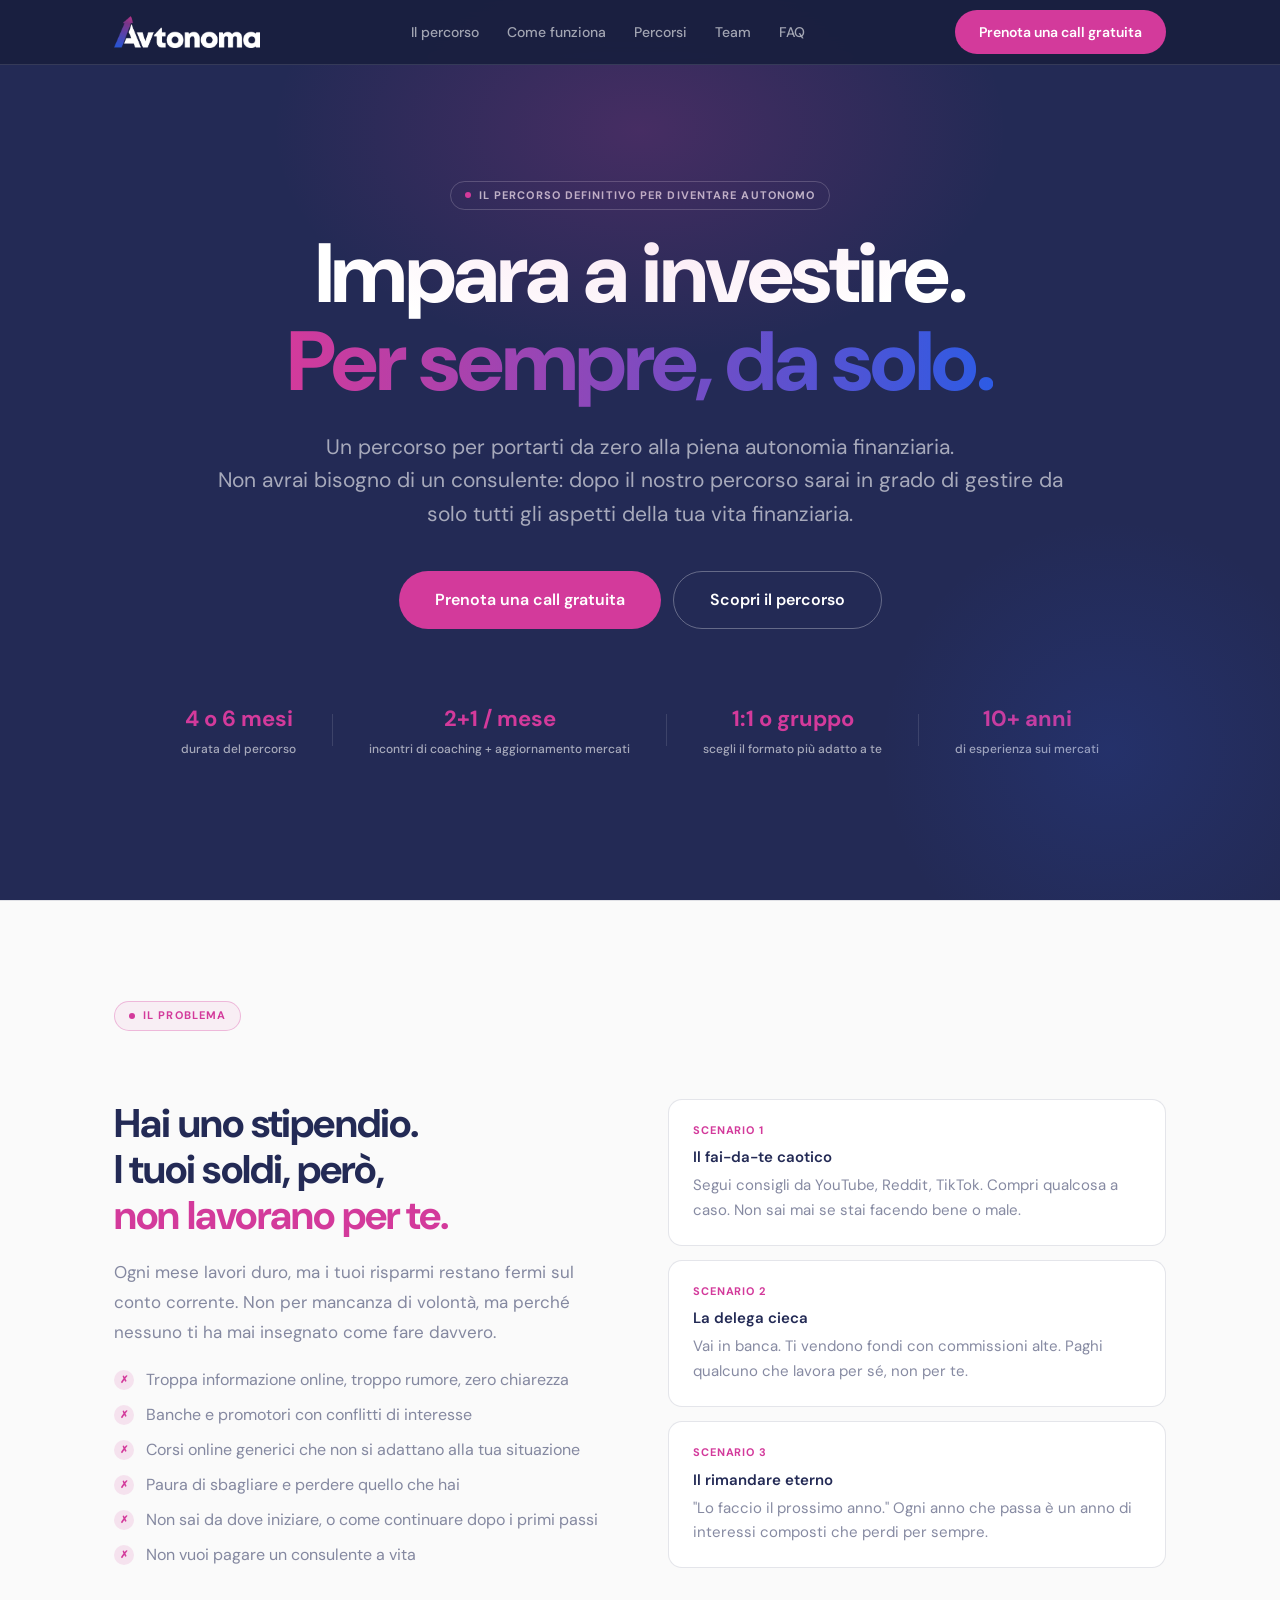
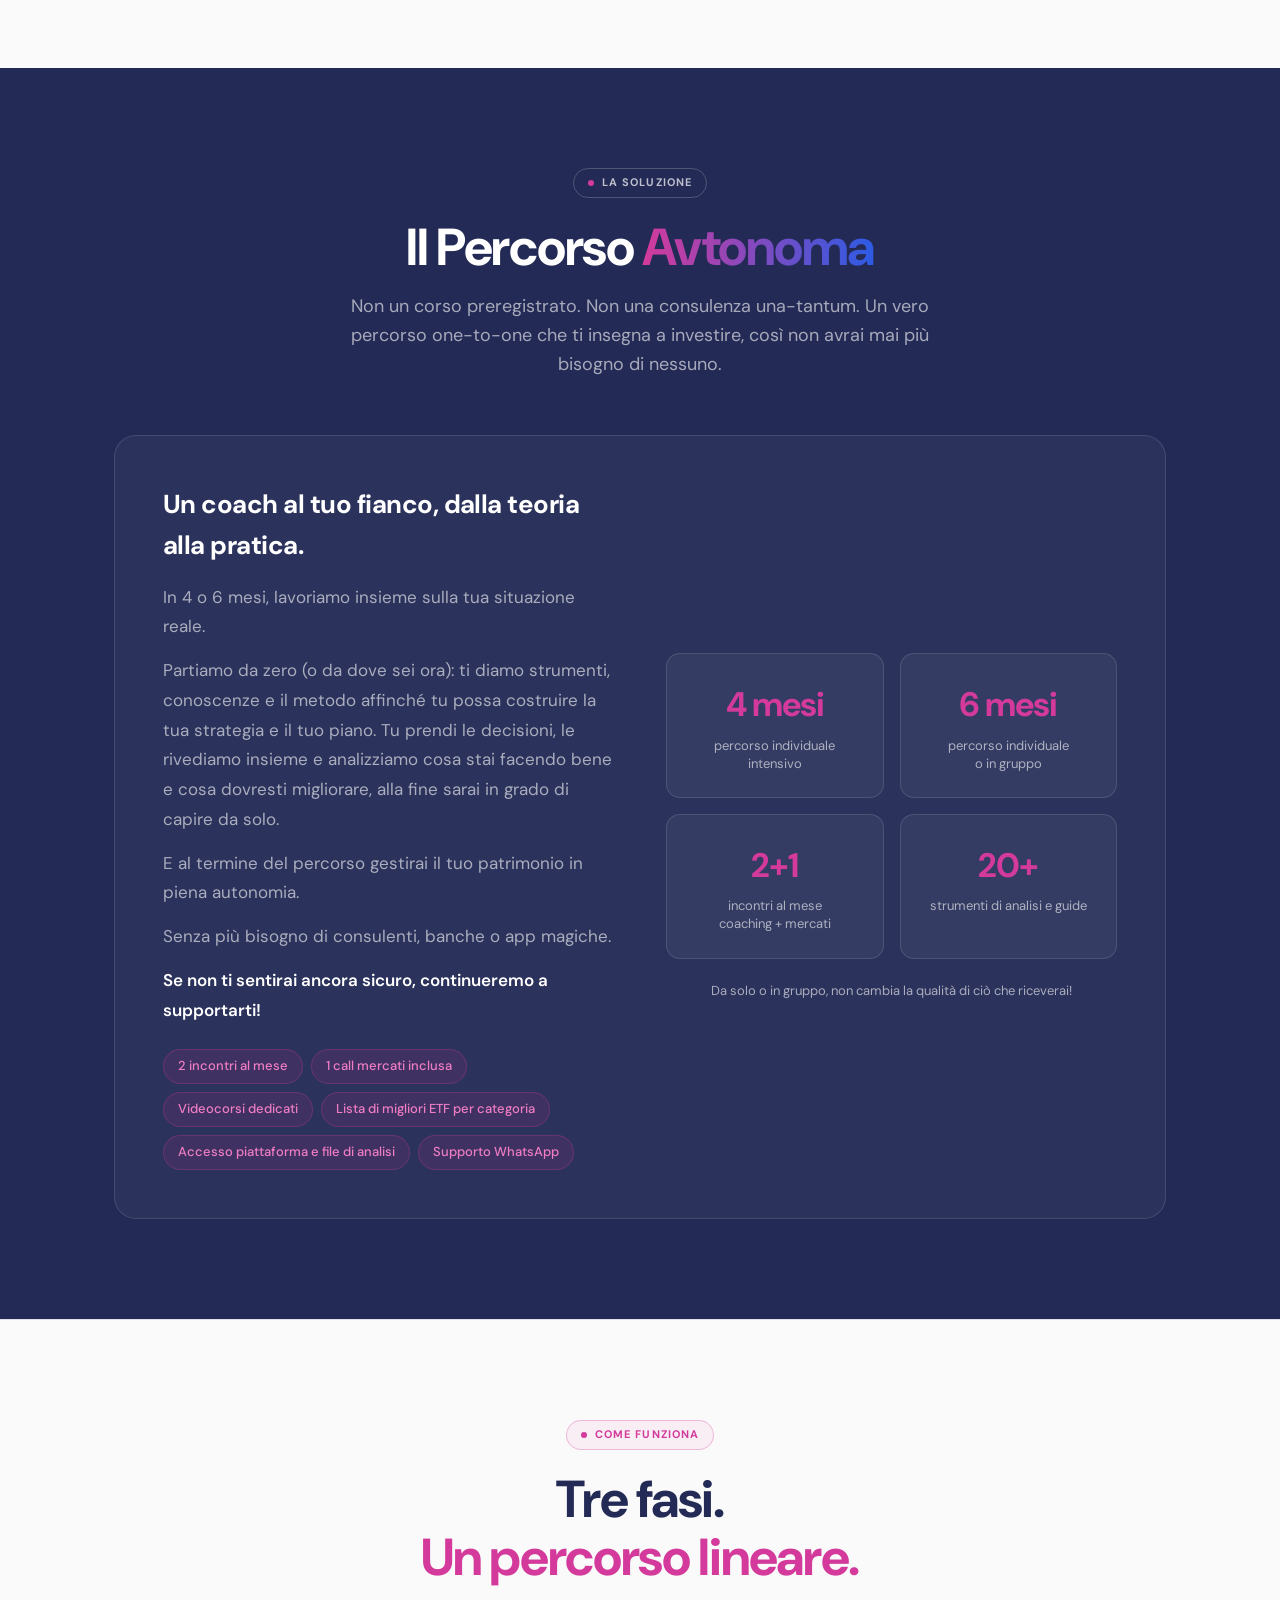
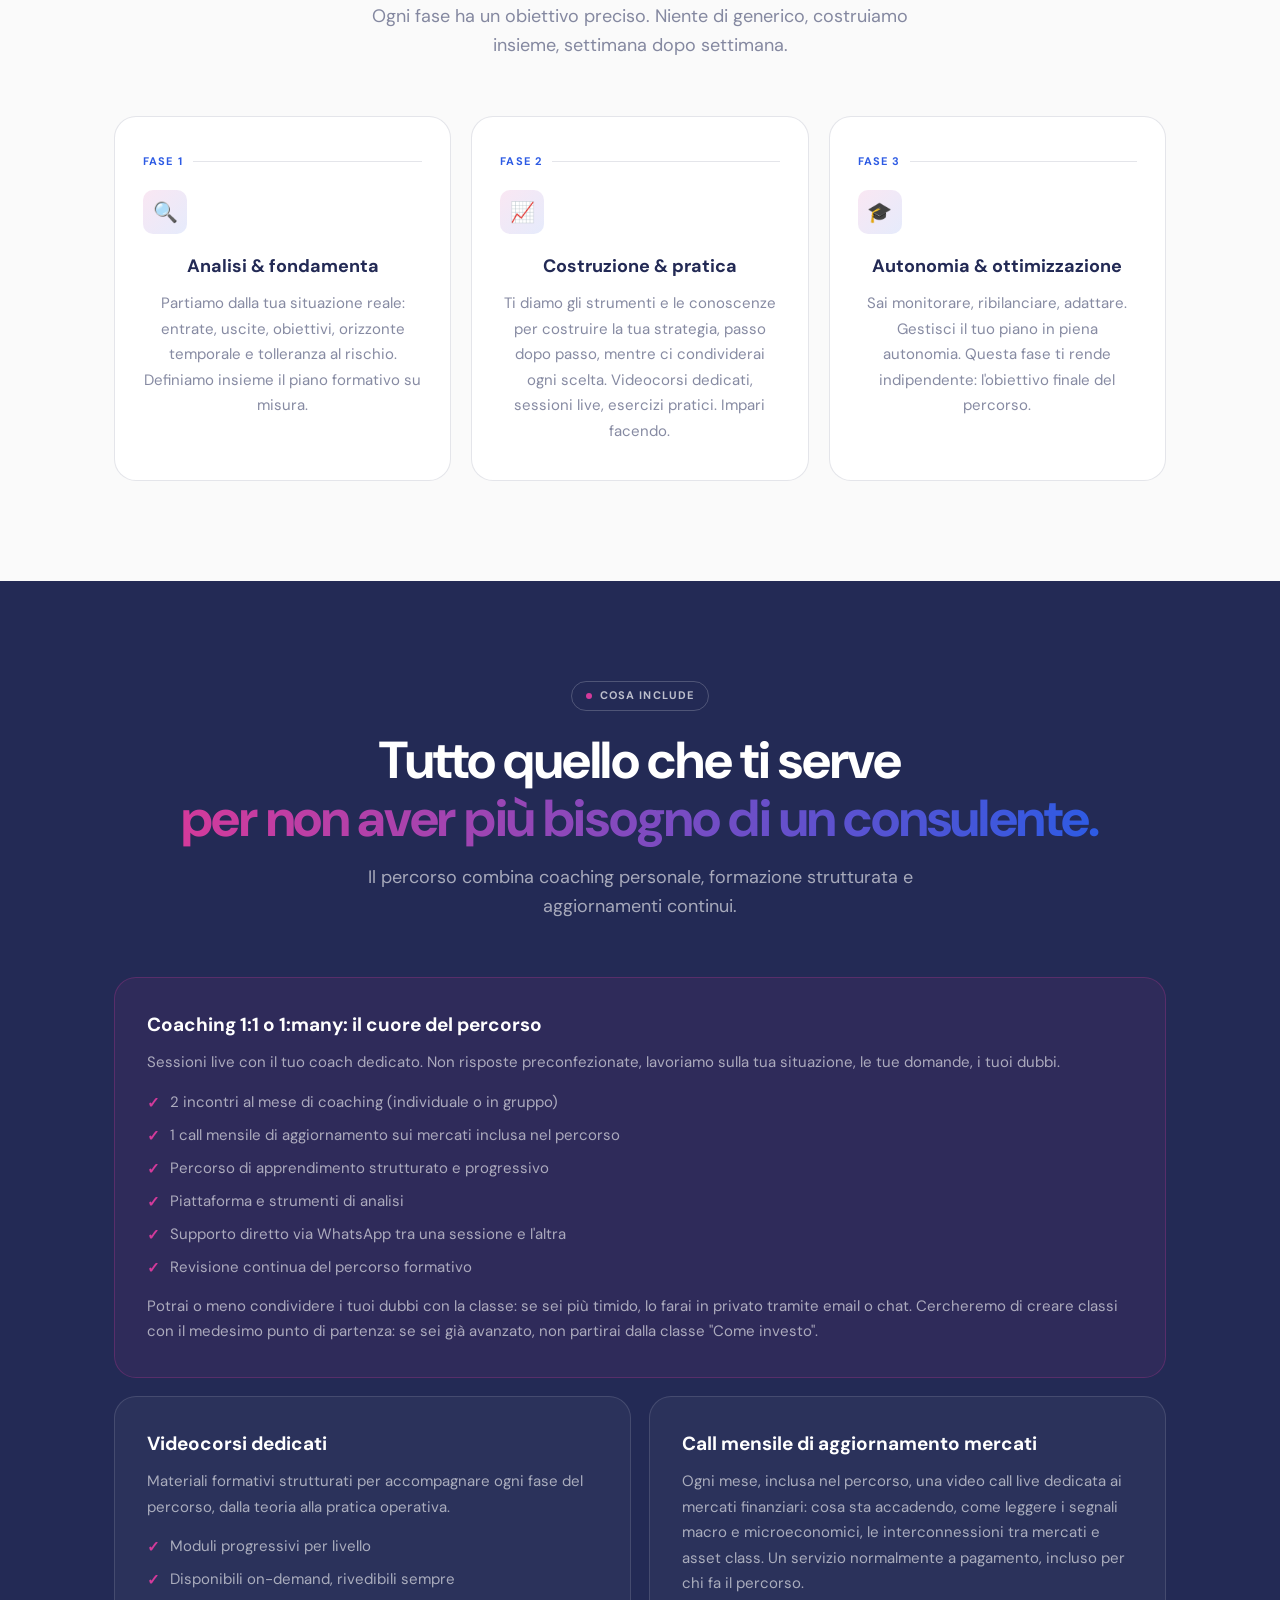
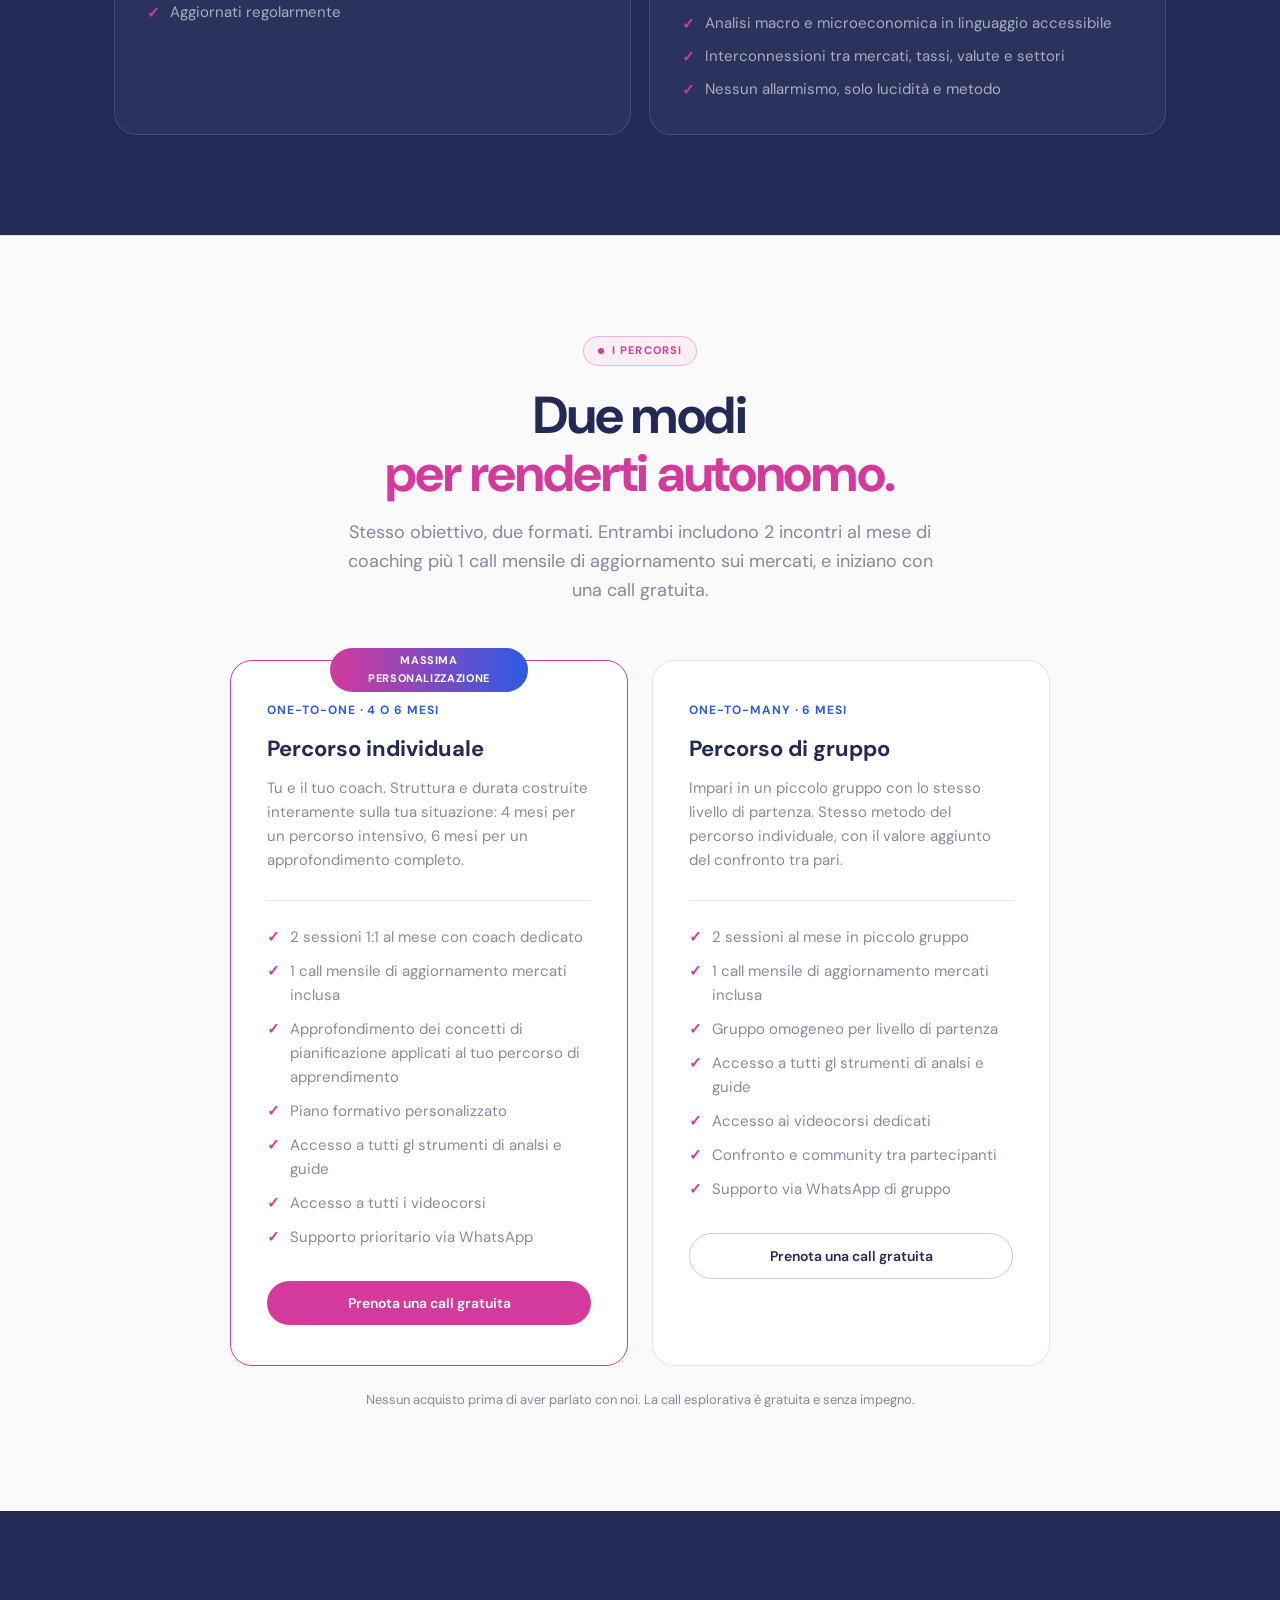
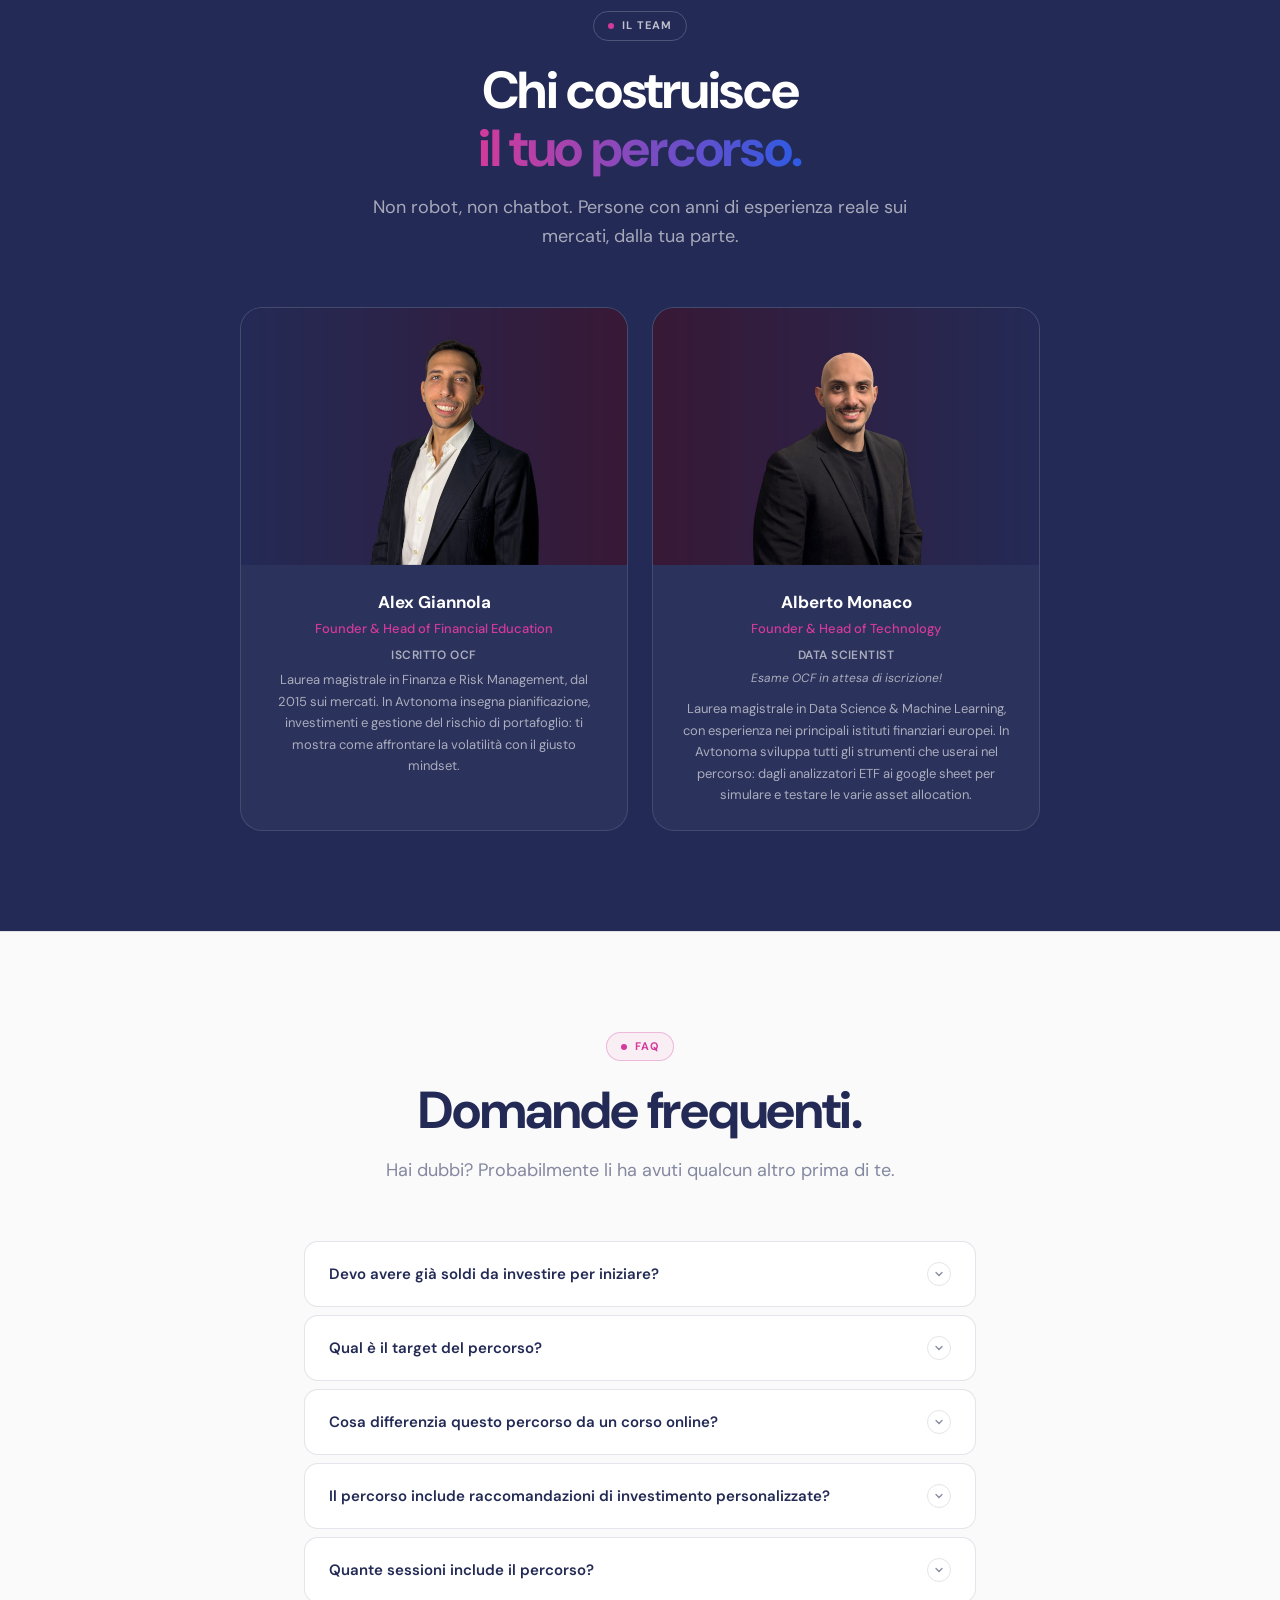
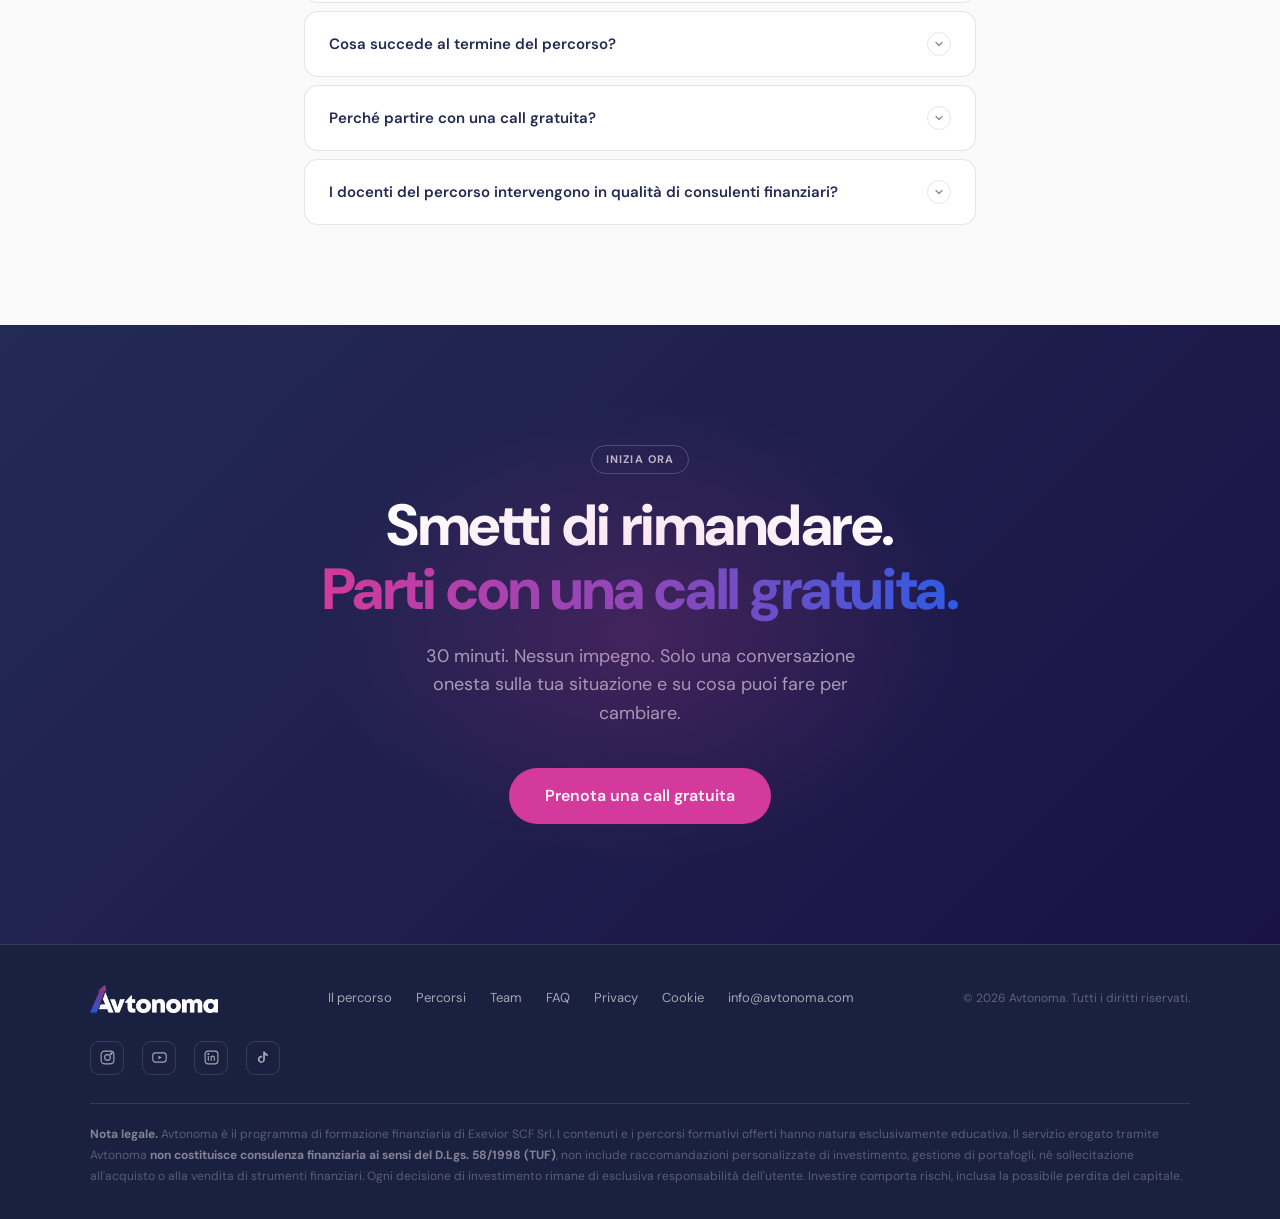
==== commit 18def229: "Update index.html" ====
--- a/index.html
+++ b/index.html
@@ -195,7 +195,7 @@
         <ul class="include-list">
           <li>2 incontri al mese di coaching (individuale o in gruppo)</li>
           <li>1 call mensile di aggiornamento sui mercati inclusa nel percorso</li>
-          <li>Piano d'azione personalizzato e revisabile</li>
+          <li>Percorso di apprendimento strutturato e progressivo</li>
           <li>Piattaforma e strumenti di analisi</li>
           <li>Supporto diretto via WhatsApp tra una sessione e l'altra</li>
           <li>Revisione continua del percorso formativo</li>
@@ -240,7 +240,7 @@
         <ul class="pricing-features">
           <li>2 sessioni 1:1 al mese con coach dedicato</li>
           <li>1 call mensile di aggiornamento mercati inclusa</li>
-          <li>Analisi approfondita della tua situazione</li>
+          <li>Approfondimento dei concetti di pianificazione applicati al tuo percorso di apprendimento</li>
           <li>Piano formativo personalizzato</li>
           <li>Accesso a tutti gl strumenti di analsi e guide</li>
           <li>Accesso a tutti i videocorsi</li>
@@ -423,7 +423,7 @@
     </a>
   </div>
   <div class="footer-disclaimer">
-    <strong>Nota legale.</strong> Alex Giannola è consulente finanziario autonomo iscritto all'Organismo di Vigilanza e Tenuta dell'Albo Unico dei Consulenti Finanziari (OCF). I contenuti e i percorsi formativi offerti tramite Avtonoma hanno natura educativa e di coaching finanziario personale. Il servizio erogato tramite Avtonoma <strong>non costituisce consulenza finanziaria ai sensi del D.Lgs. 58/1998 (TUF)</strong>, non include raccomandazioni personalizzate di investimento, gestione di portafogli, né sollecitazione all'acquisto o alla vendita di strumenti finanziari. Ogni decisione di investimento rimane di esclusiva responsabilità dell'utente. Investire comporta rischi, inclusa la possibile perdita del capitale. Avtonoma è un progetto sviluppato da Exevior SCF Srl.
+    <strong>Nota legale.</strong> Avtonoma è il programma di formazione finanziaria di Exevior SCF Srl. I contenuti e i percorsi formativi offerti hanno natura esclusivamente educativa. Il servizio erogato tramite Avtonoma <strong>non costituisce consulenza finanziaria ai sensi del D.Lgs. 58/1998 (TUF)</strong>, non include raccomandazioni personalizzate di investimento, gestione di portafogli, né sollecitazione all'acquisto o alla vendita di strumenti finanziari. Ogni decisione di investimento rimane di esclusiva responsabilità dell'utente. Investire comporta rischi, inclusa la possibile perdita del capitale.
   </div>
 </footer>
 
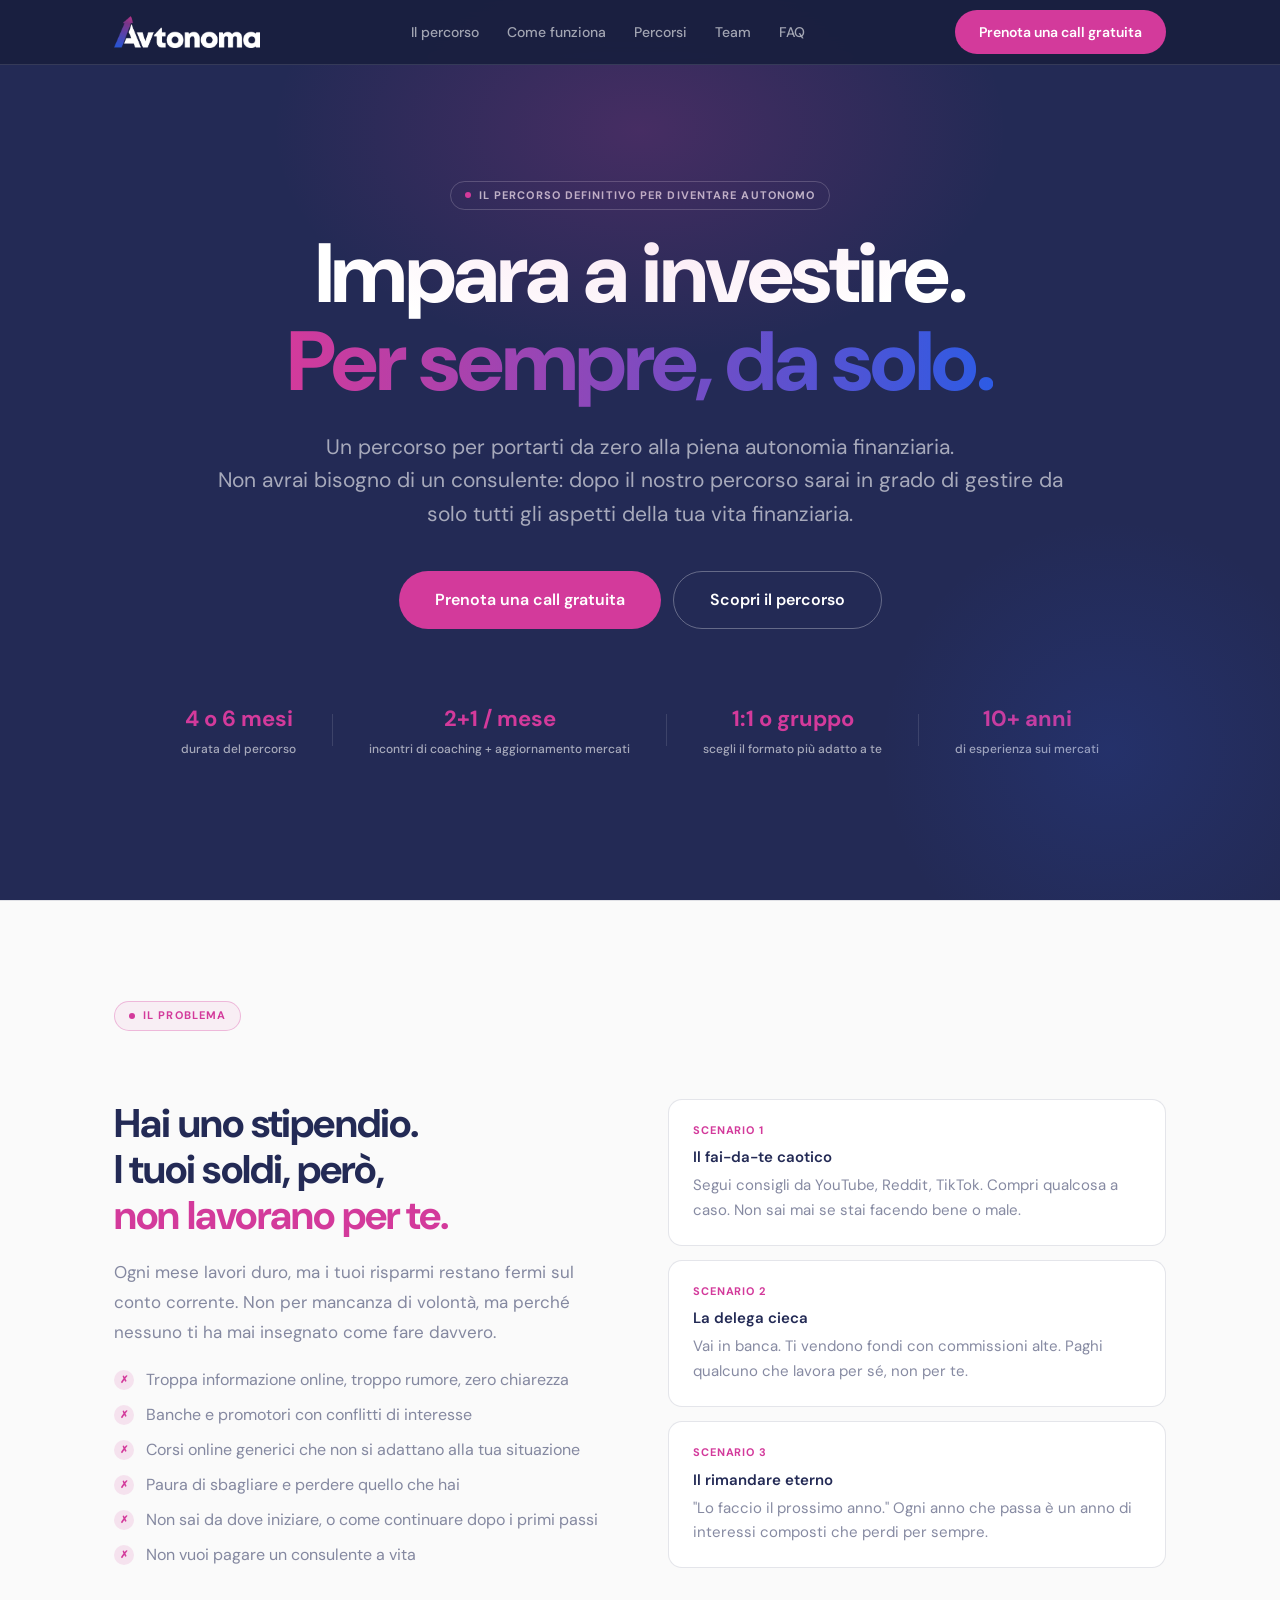
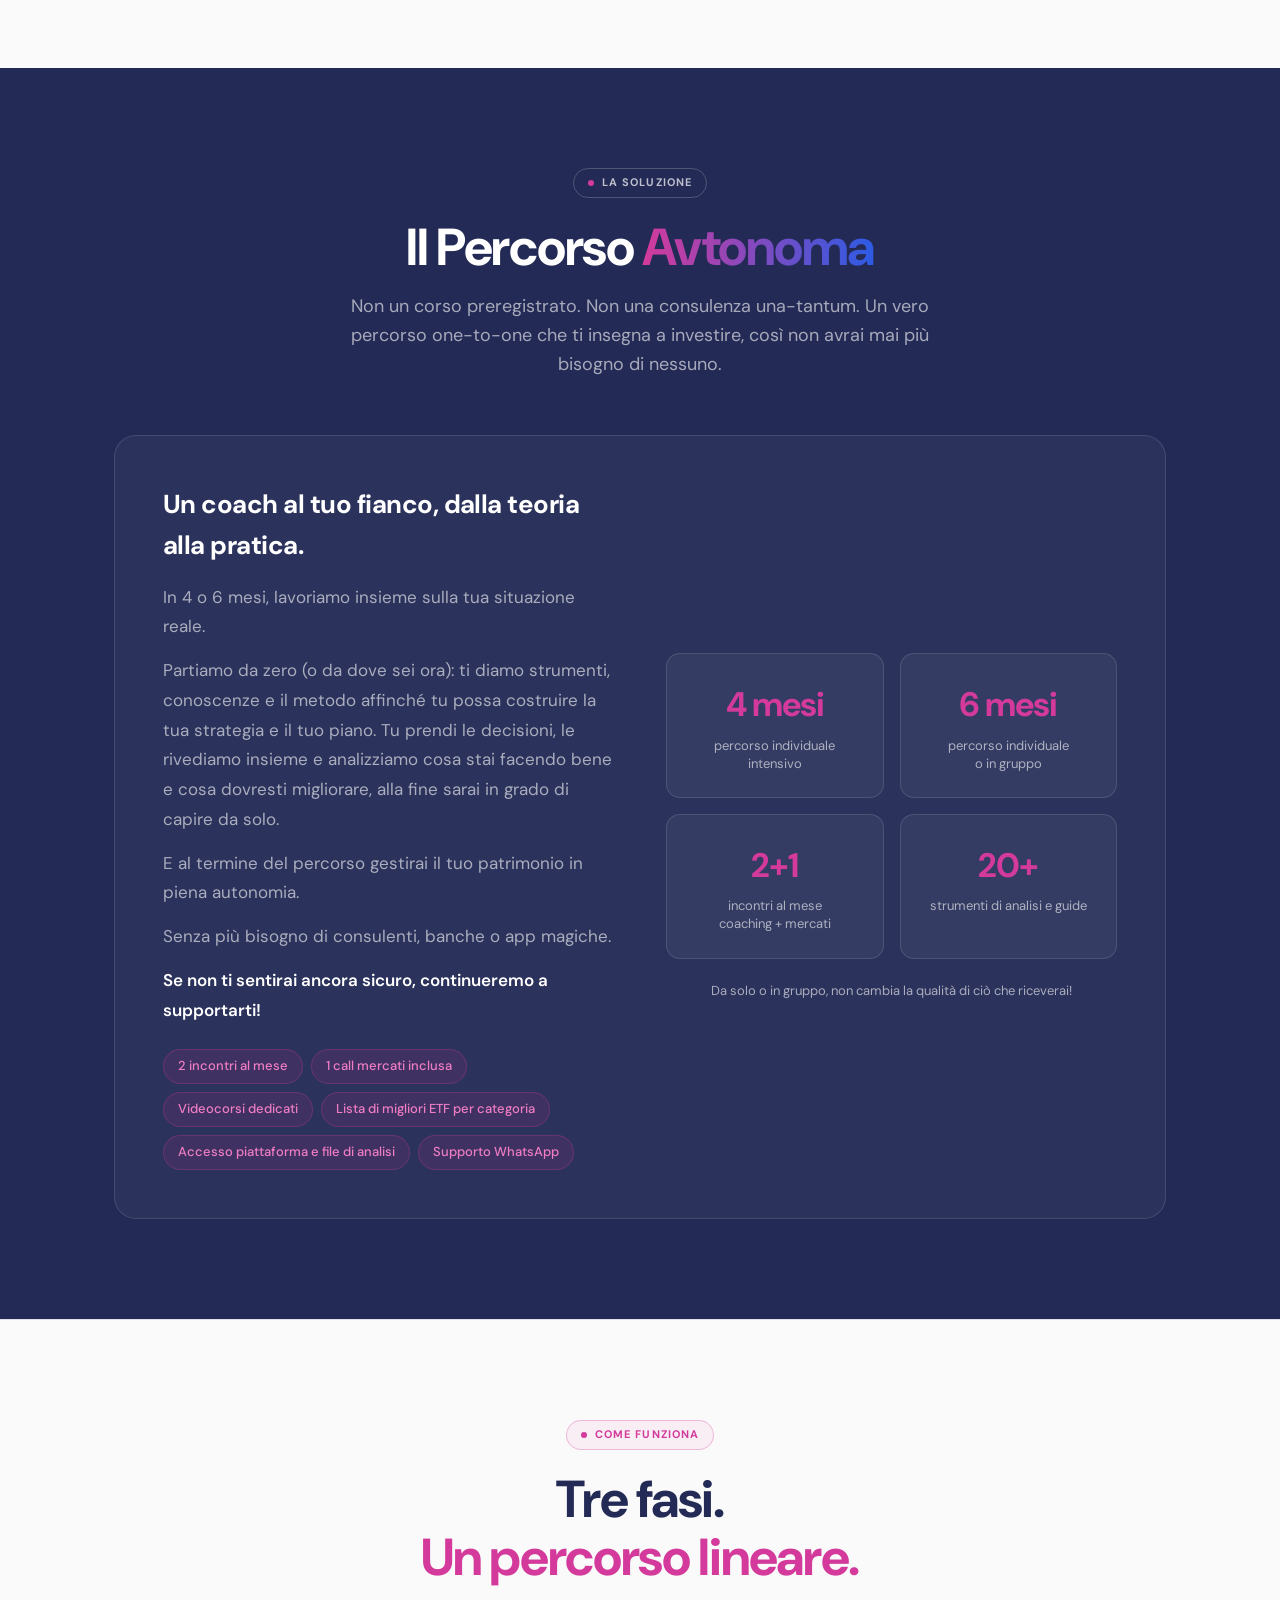
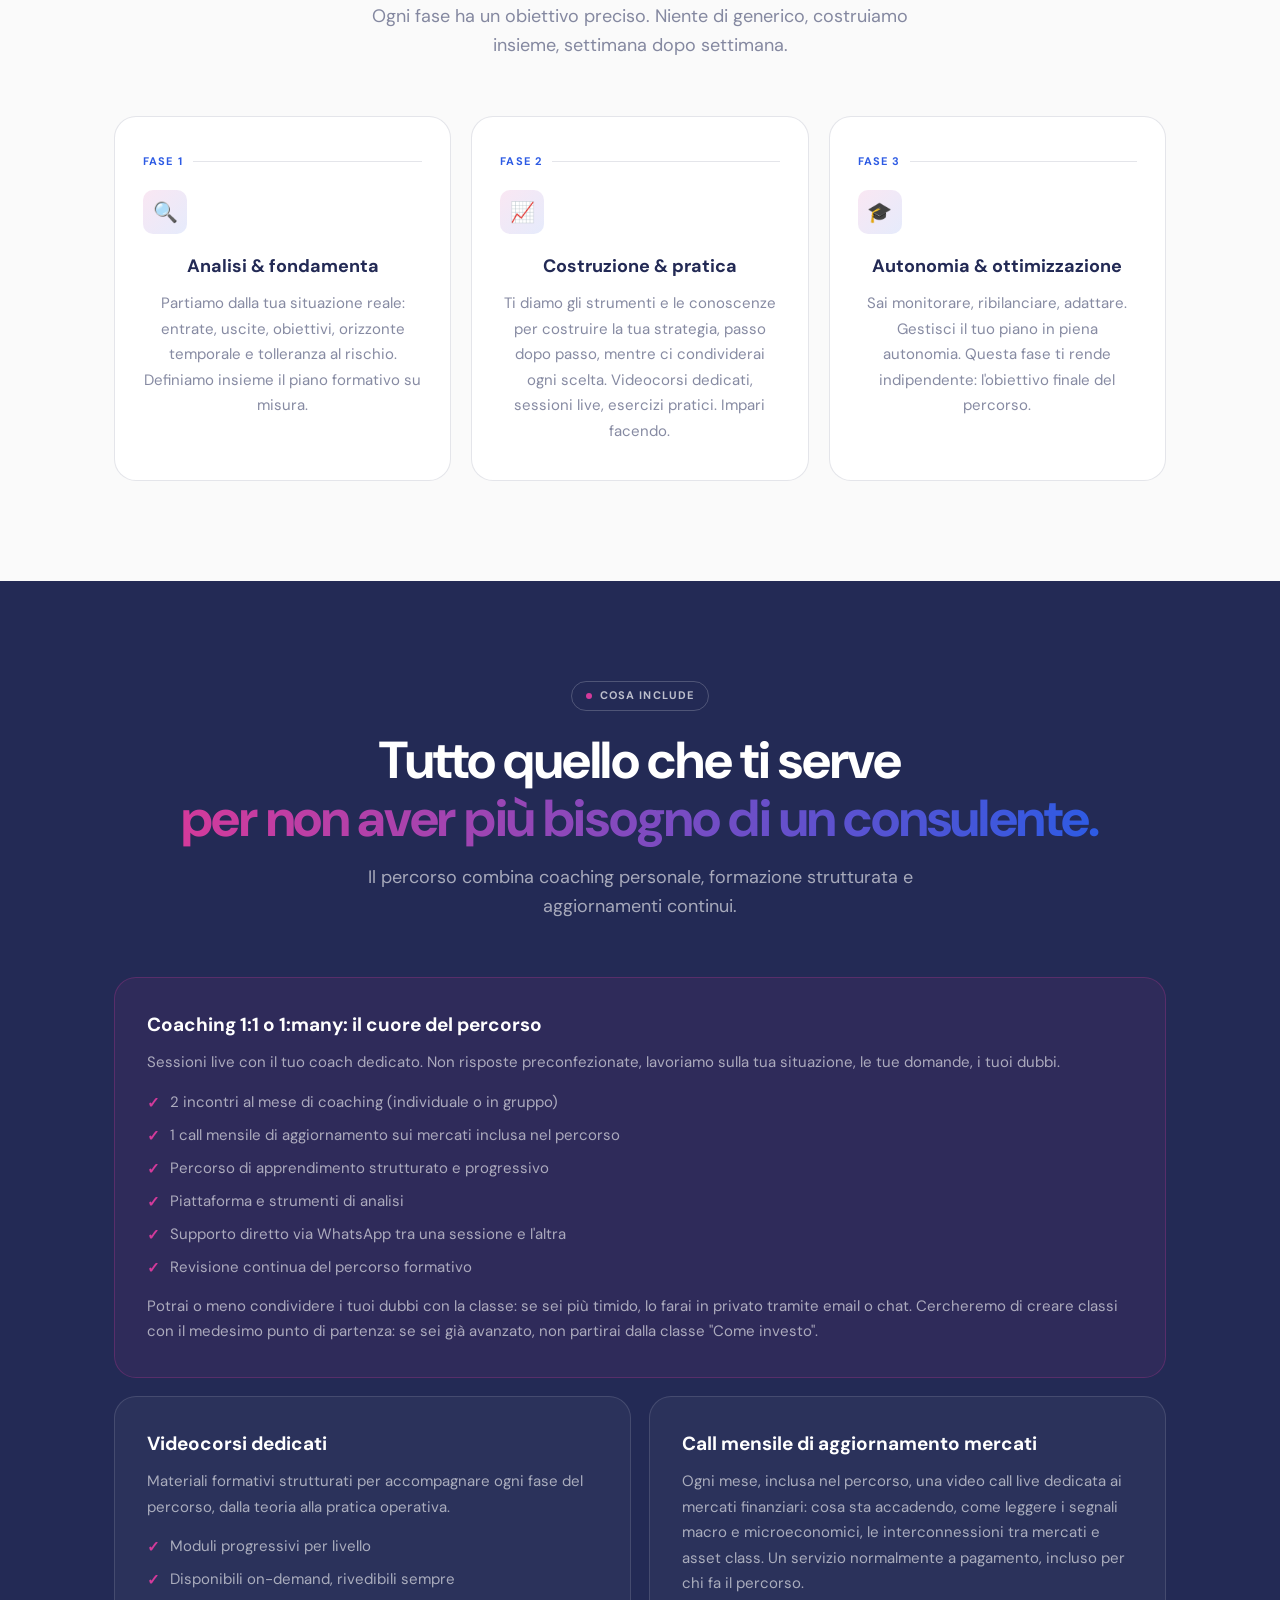
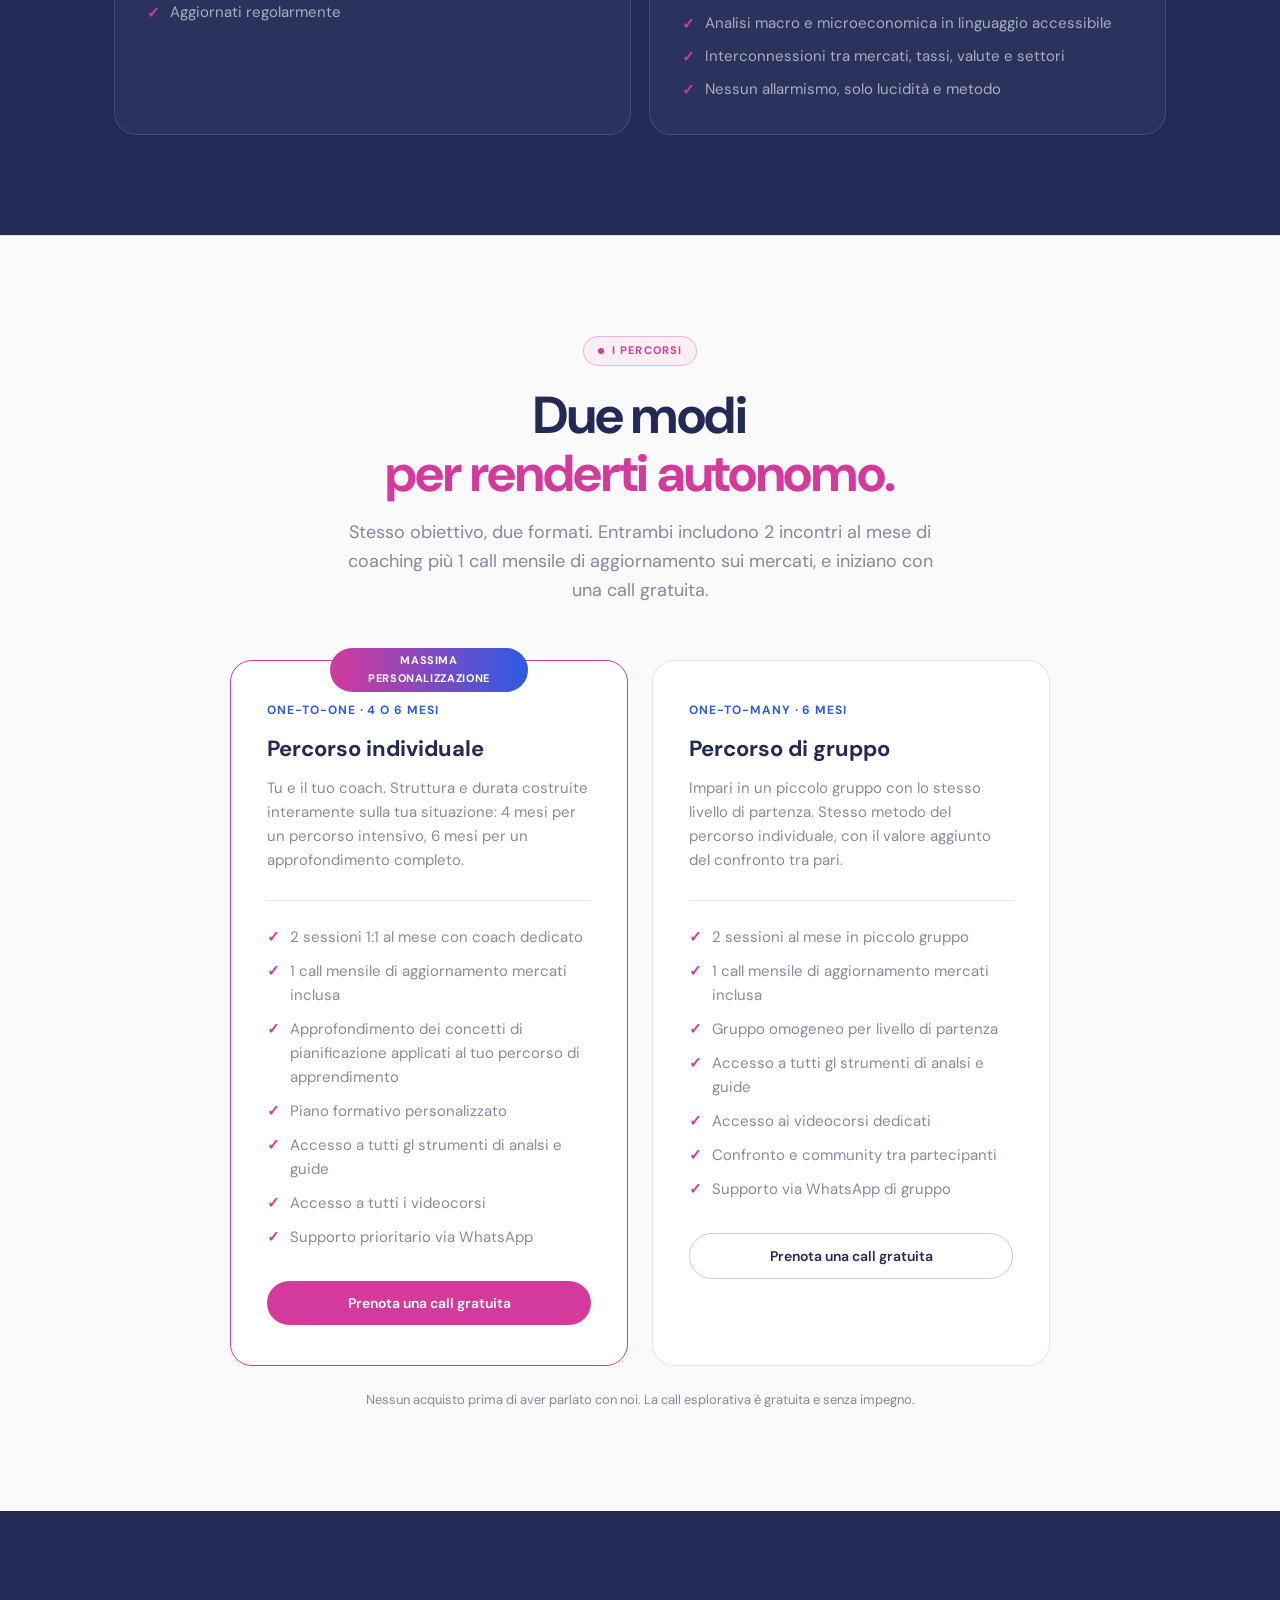
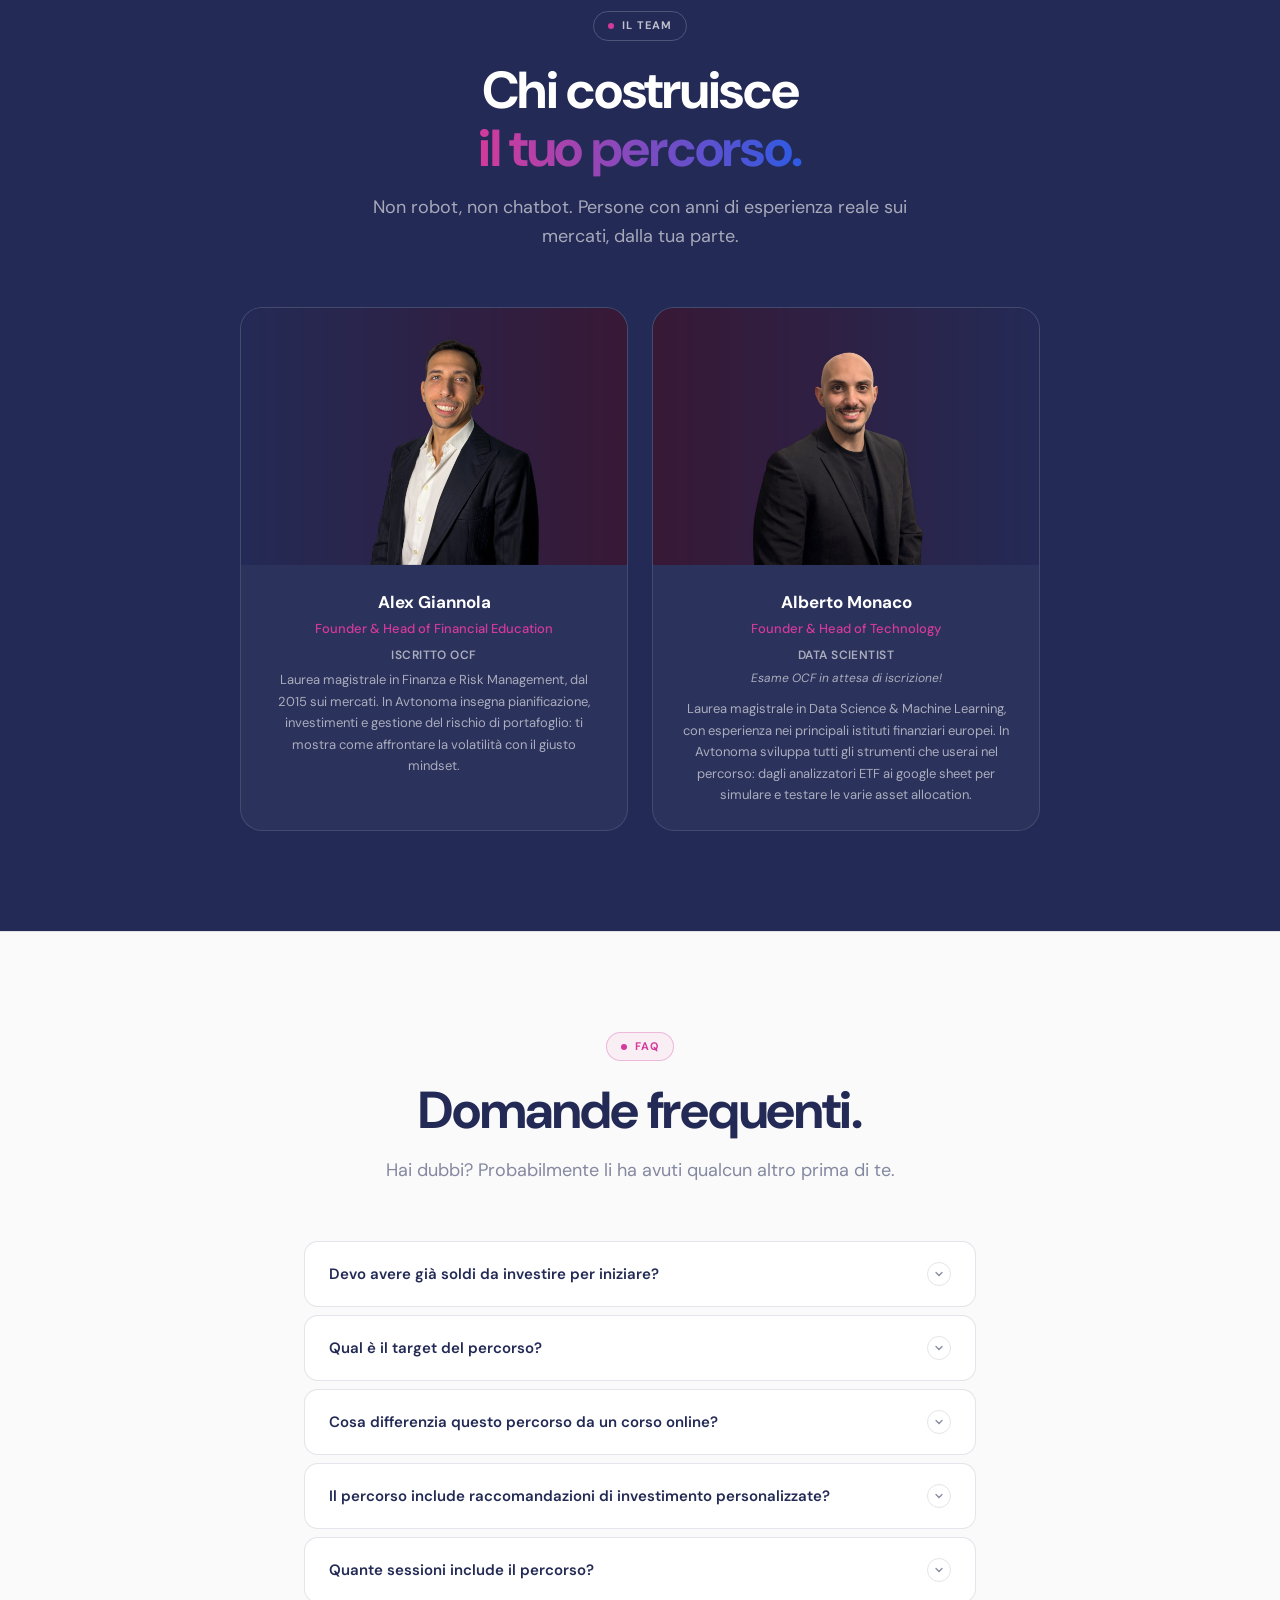
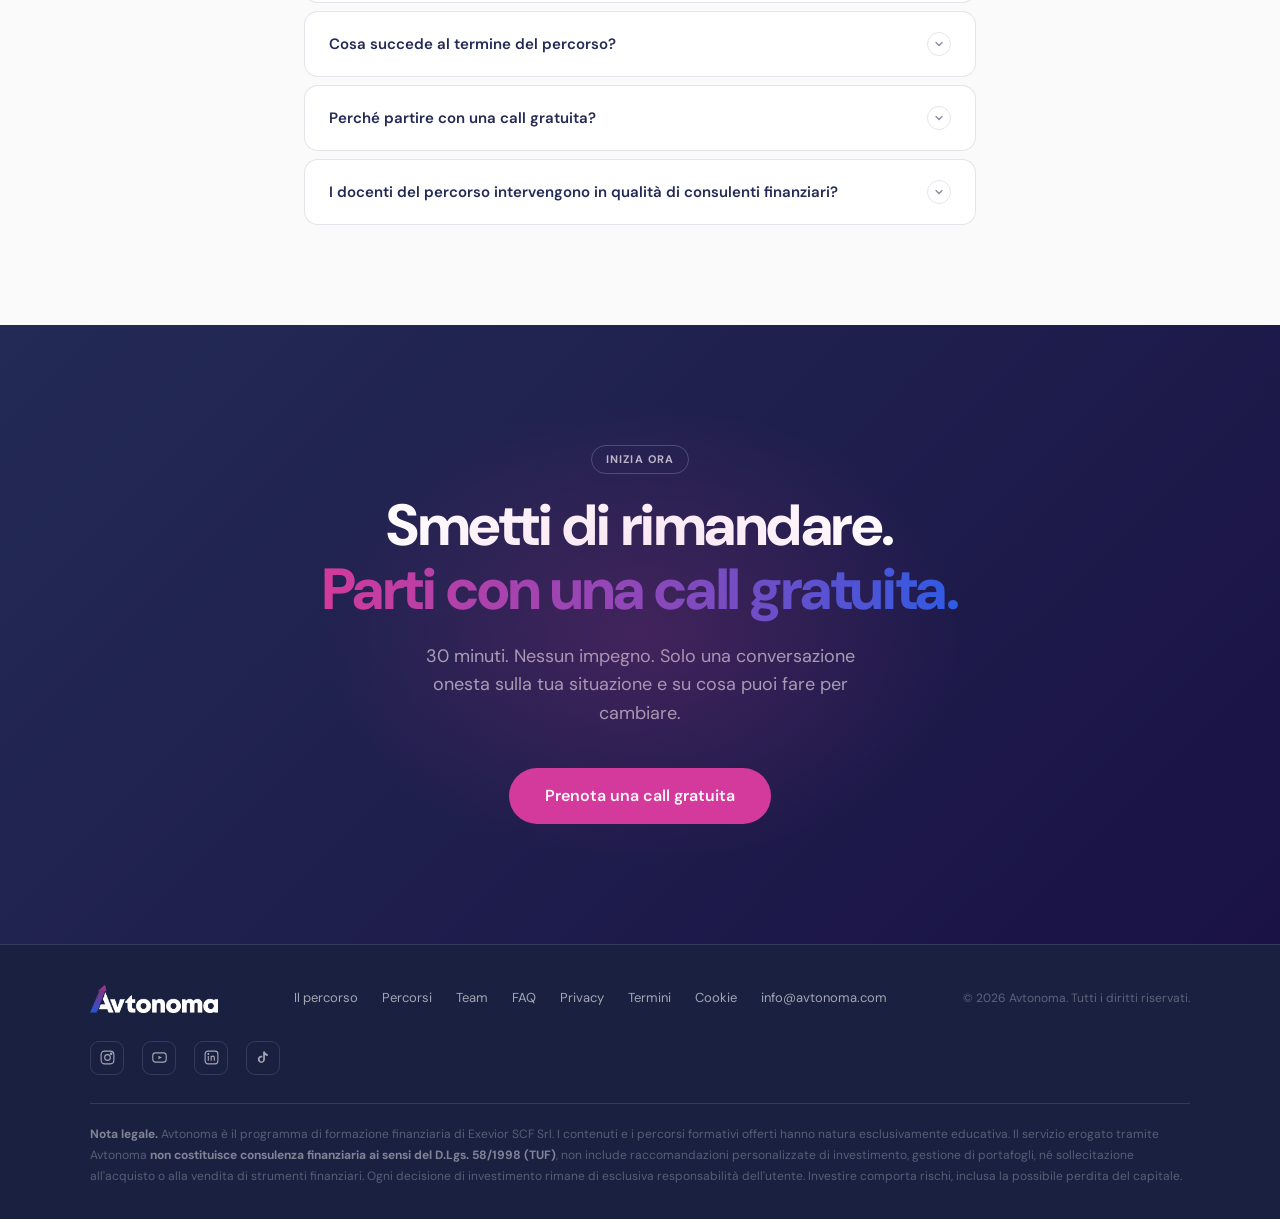
==== commit cb35f2bd: "Update index.html" ====
--- a/index.html
+++ b/index.html
@@ -372,7 +372,7 @@
           I docenti del percorso intervengono in qualità di consulenti finanziari?
           <div class="faq-chevron"><svg viewBox="0 0 24 24" fill="none" stroke-width="2.5" stroke-linecap="round"><polyline points="6 9 12 15 18 9"/></svg></div>
         </div>
-        <div class="faq-a"><div class="faq-a-inner">No. Chi partecipa al percorso come docente o coach lo fa esclusivamente in veste di formatore, indipendentemente dal fatto che svolga anche, nella propria attività professionale, il ruolo di consulente finanziario iscritto all'albo. Le lezioni possono essere tenute da Alex Giannola, consulente finanziario autonomo iscritto all'Albo OCF, o da Alberto Monaco, che ha superato la prova valutativa per l'iscrizione all'Albo e risulta, alla data odierna, ancora in attesa di iscrizione. In determinate classi (ad esempio sui fondi pensione o sull'efficientamento fiscale) potranno intervenire ulteriori professionisti, ciascuno specifico della materia trattata. In tutti i casi, gli interventi hanno natura esclusivamente didattica e non costituiscono in alcun modo prestazione del servizio di consulenza in materia di investimenti.</div></div>
+        <div class="faq-a"><div class="faq-a-inner">No. Chi conduce le sessioni formative lo fa esclusivamente in veste di formatore, indipendentemente da eventuali qualifiche professionali. Per il primo percorso 2026/2027 le lezioni saranno tenute da Alex Giannola, che partecipa ad Avtonoma in qualità di formatore per Exevior SCF Srl e non nell'esercizio dell'attività di consulenza. Alberto Monaco si occupa dello sviluppo tecnologico della piattaforma e non conduce sessioni formative né ha contatti diretti con gli utenti nell'ambito del servizio </div>
       </div>
     </div>
   </div>
@@ -403,6 +403,7 @@
       <a href="#team">Team</a>
       <a href="#faq">FAQ</a>
       <a href="privacy/">Privacy</a>
+      <a href="../termini/">Termini</a>
       <a href="cookie/">Cookie</a>
       <a href="mailto:info@avtonoma.com">info@avtonoma.com</a>
     </div>
